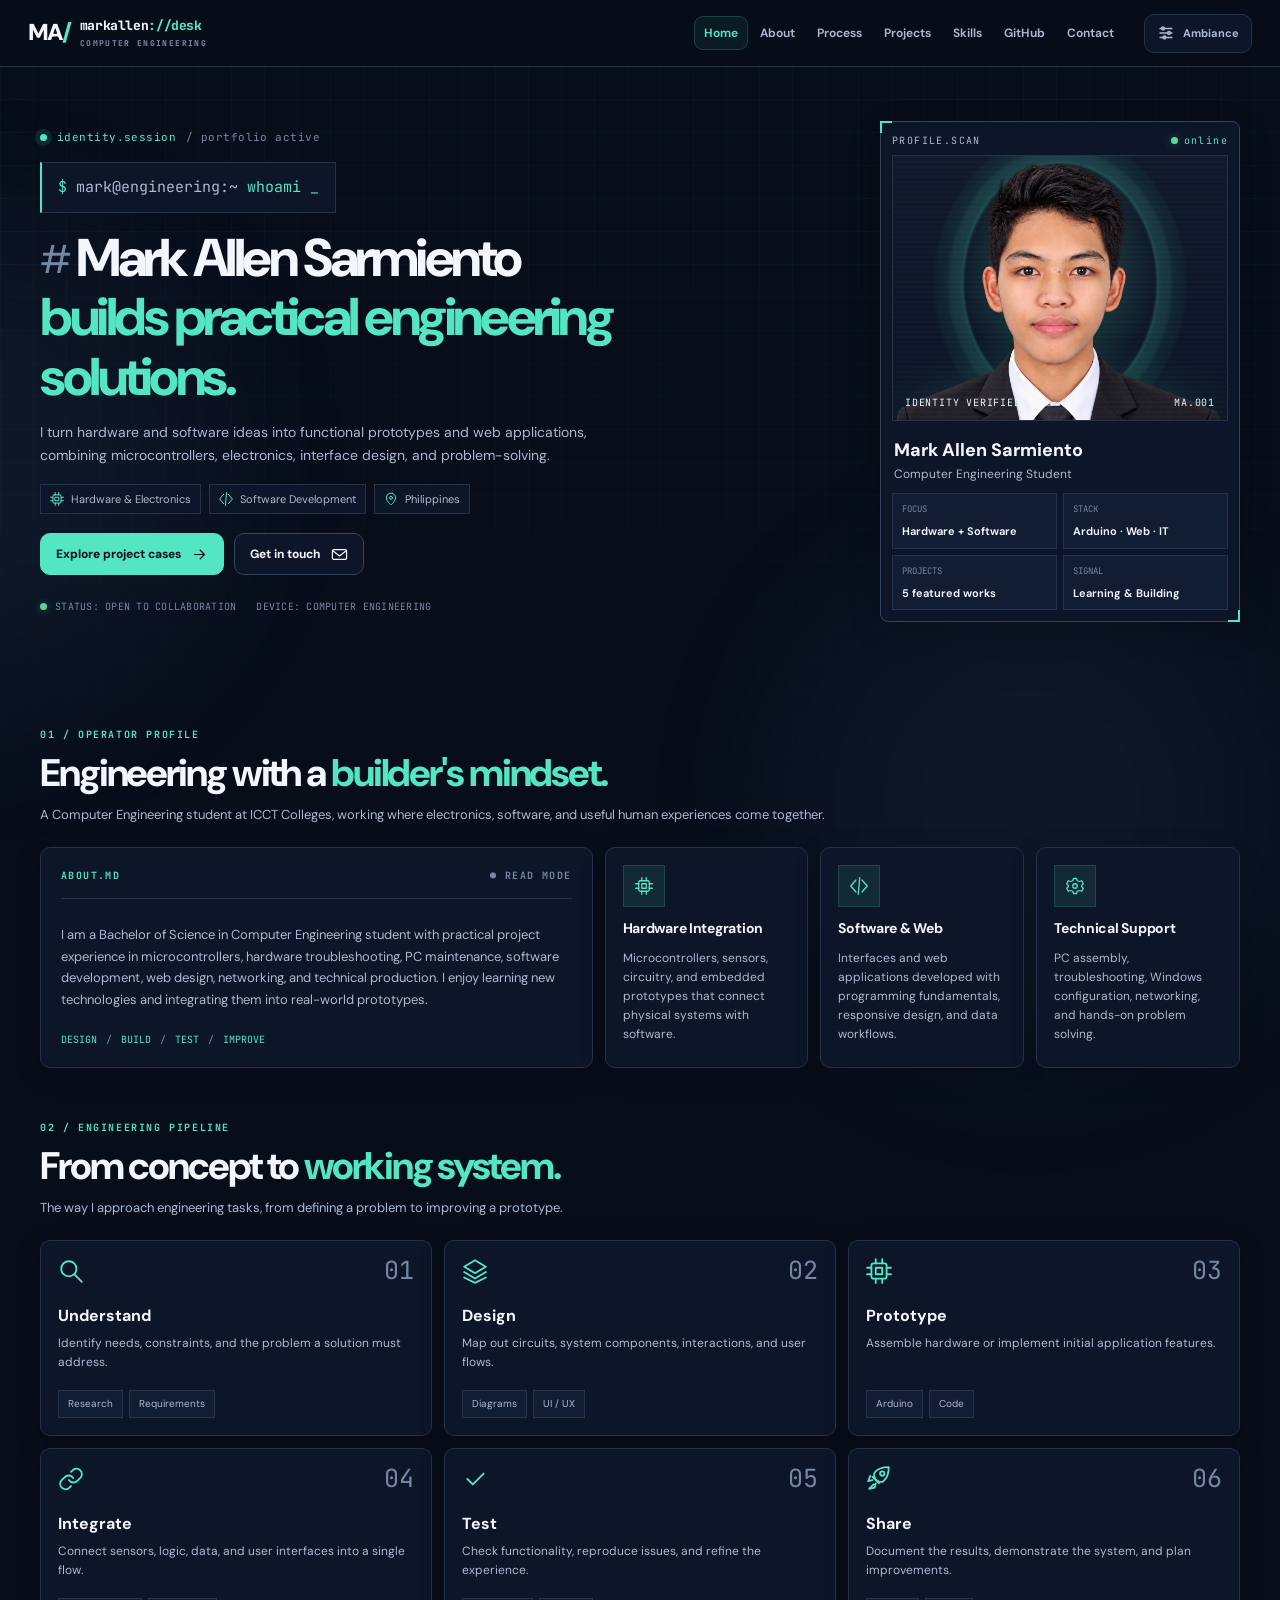
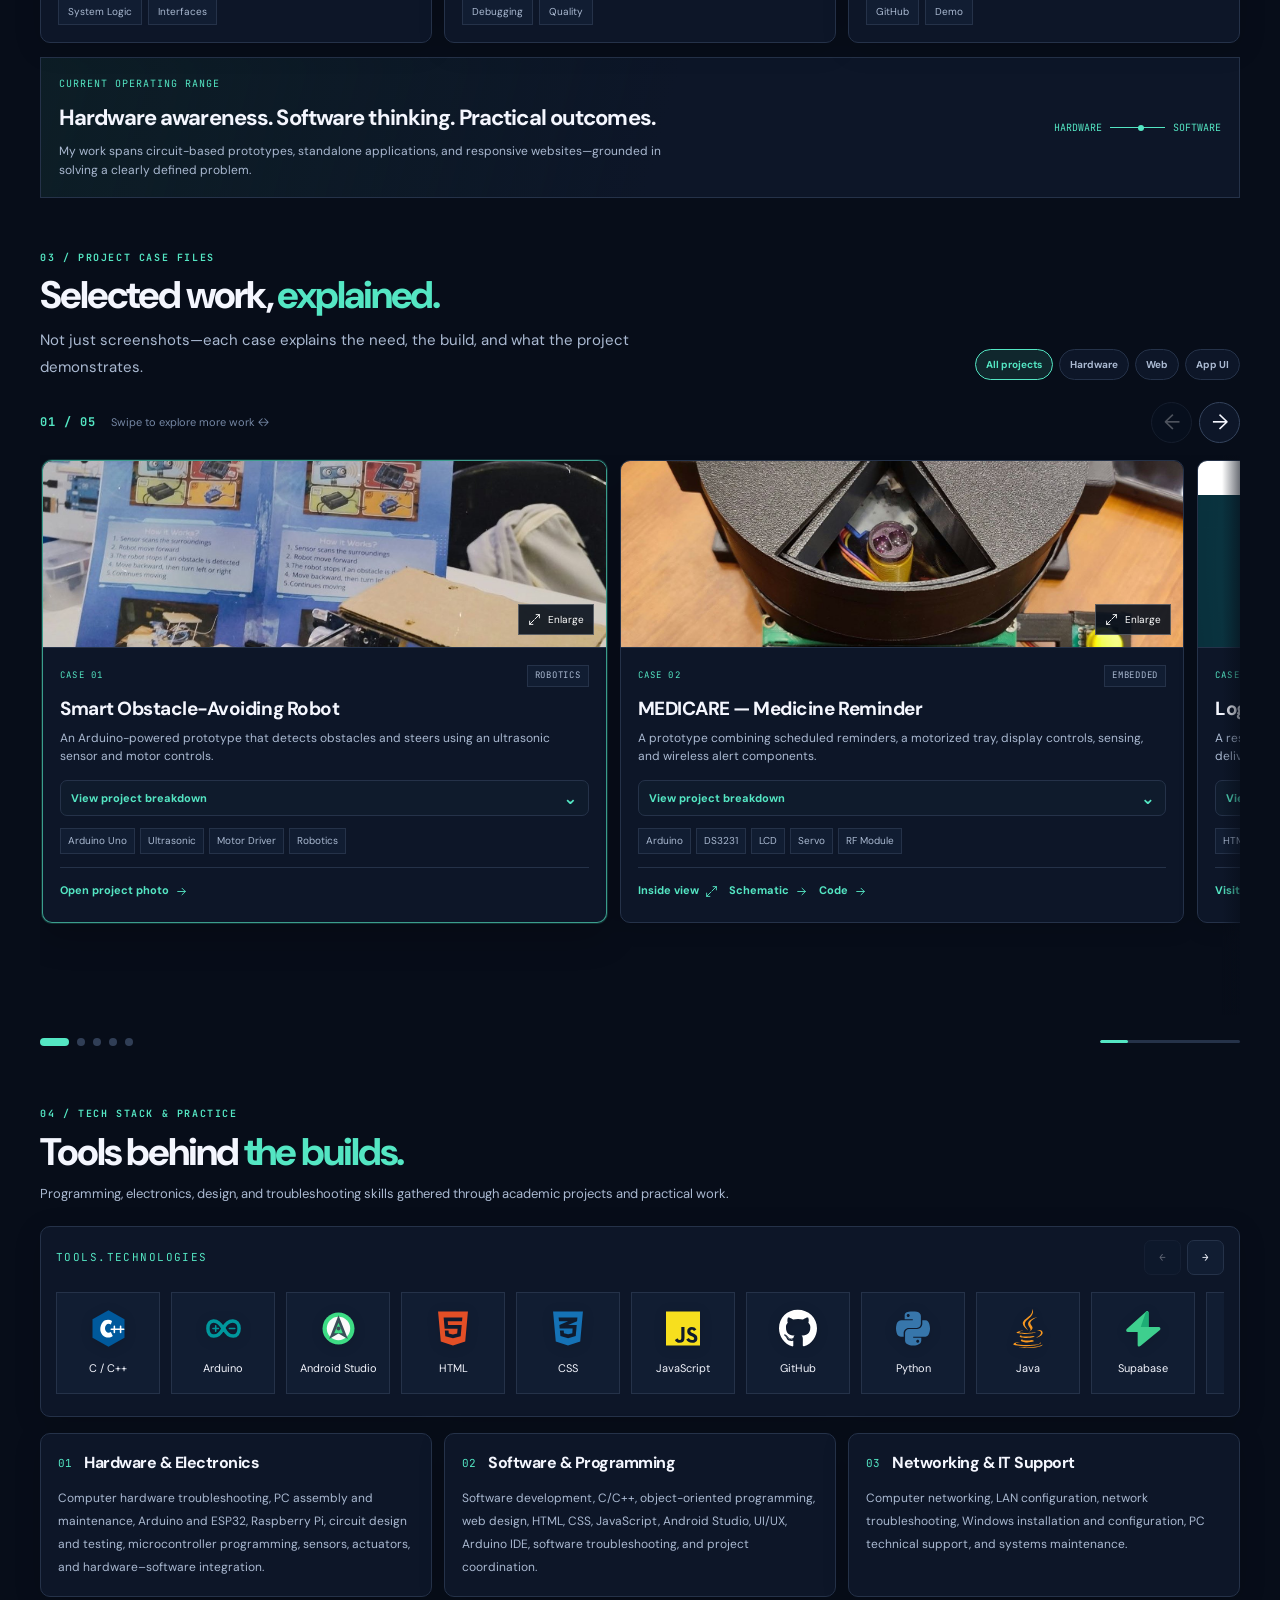
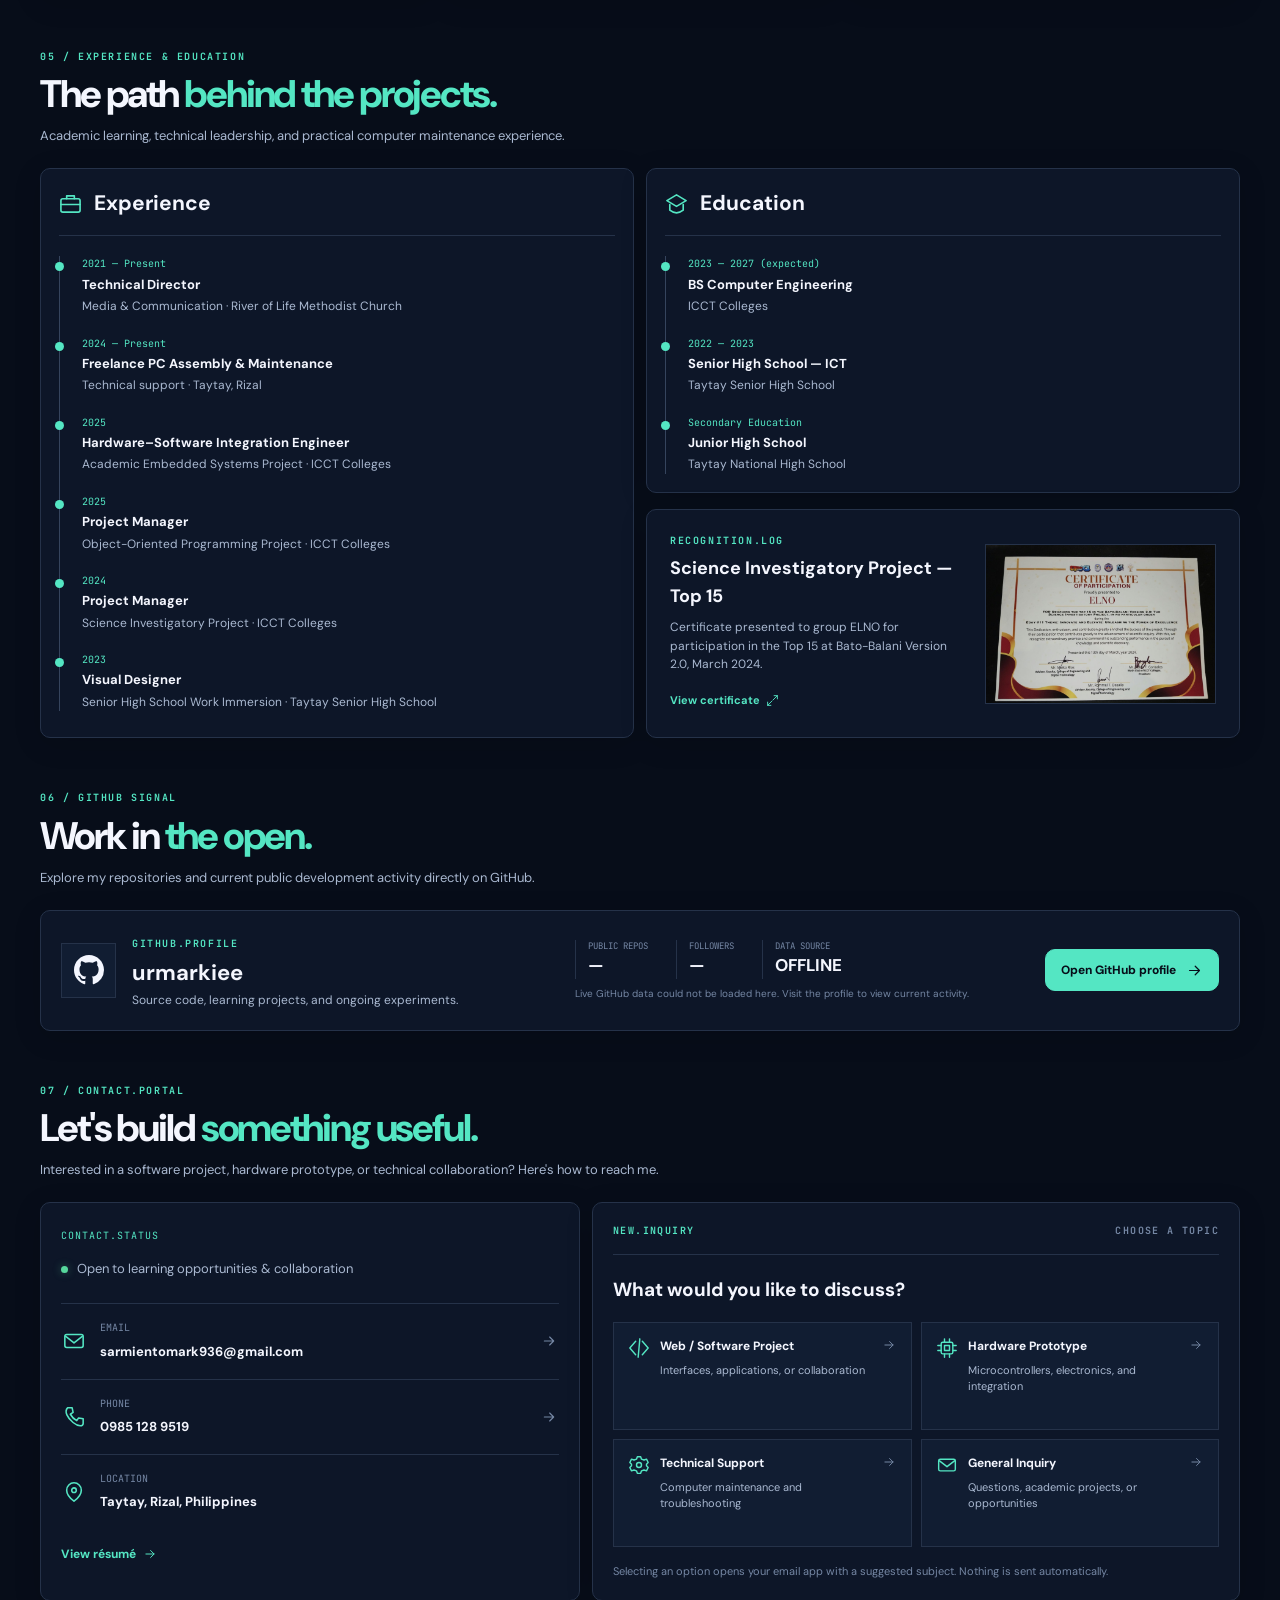
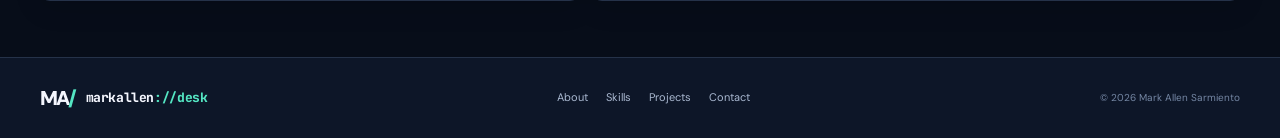
==== mark-allen-portfolio-home-fixed/index.html @ 045664f9 "Add fixed portfolio homepage Co-authored-by: Copilot <223556219+Copilot@users.noreply.github.com>" ====
<!DOCTYPE html>
<html lang="en" data-theme="dark">
<head>
  <meta charset="utf-8">
  <meta name="viewport" content="width=device-width, initial-scale=1, viewport-fit=cover">
  <meta name="theme-color" content="#070e19">
  <meta name="description" content="Mark Allen Sarmiento — Computer Engineering student developing embedded systems, web applications, and practical engineering solutions.">
  <title>Mark Allen Sarmiento | Engineering Desk</title>
  <link rel="icon" type="image/svg+xml" href="assets/favicon.svg">
  <link rel="stylesheet" href="styles.css">
  <script defer src="script.js"></script>
</head>
<body>
  <a class="skip-link" href="#main">Skip to content</a>
  <div class="ambient-grid" aria-hidden="true"></div>
  <div class="glow glow-a" aria-hidden="true"></div>
  <div class="glow glow-b" aria-hidden="true"></div>
  <div id="home" class="home-anchor" aria-hidden="true"></div>
  <header class="site-header">
    <div class="header-inner">
      <a class="wordmark" href="#home" aria-label="Mark Allen Sarmiento — home"><span class="mark">MA<span class="mark-point">/</span></span><span class="wordmark-text">markallen<span class="dim">://desk</span><small>COMPUTER ENGINEERING</small></span></a>
      <nav class="desktop-nav" aria-label="Main navigation">
        <a href="#home" class="current" aria-current="location">Home</a>
        <a href="#about">About</a>
        <a href="#pipeline">Process</a>
        <a href="#projects">Projects</a>
        <a href="#toolkit">Skills</a>
        <a href="#github">GitHub</a>
        <a href="#contact">Contact</a>
      </nav>
      <div class="header-actions">
        <button class="icon-button ambience-toggle" id="ambienceToggle" aria-haspopup="true" aria-expanded="false" aria-controls="ambiencePanel" title="Ambiance and music settings">
          <svg class="ico"><use href="#i-sliders"/></svg><span>Ambiance</span>
        </button>
        <button class="icon-button mobile-menu-button" id="mobileMenuToggle" aria-label="Open menu" aria-expanded="false" aria-controls="mobileMenu"><svg class="ico"><use href="#i-menu"/></svg></button>
      </div>
    </div>
    <div class="mobile-menu" id="mobileMenu" hidden>
      <nav aria-label="Mobile navigation"><a href="#home">Home</a><a href="#about">About</a><a href="#pipeline">Process</a><a href="#projects">Projects</a><a href="#toolkit">Skills</a><a href="#github">GitHub</a><a href="#contact">Contact</a></nav>
    </div>
    <div class="ambience-panel" id="ambiencePanel" hidden>
      <div class="control-head"><span class="tiny mono">DESK.PREFERENCES</span><button class="text-close" id="ambienceClose" aria-label="Close ambiance settings">✕</button></div>
      <div class="control-label">Display mode</div>
      <div class="theme-list" role="group" aria-label="Choose color theme">
        <button class="theme-option" data-theme="dark" aria-pressed="true"><span class="theme-swatch swatch-dark"></span> Midnight</button>
        <button class="theme-option" data-theme="light" aria-pressed="false"><span class="theme-swatch swatch-light"></span> Light</button>
        <button class="theme-option" data-theme="slate" aria-pressed="false"><span class="theme-swatch swatch-slate"></span> Slate</button>
      </div>
      <div class="control-label with-space">Background audio</div>
      <div class="audio-controls"><button type="button" id="musicToggle" class="music-toggle"><svg class="ico"><use href="#i-play"/></svg><span id="musicLabel">Play relaxing music</span></button><label class="volume-label" for="volume">Volume</label><input id="volume" type="range" min="0" max="100" value="24" aria-label="Music volume"></div>
      <audio id="backgroundMusic" loop preload="none" src="assets/audio/calm-instrumental.mp3"></audio>
    </div>
  </header>
  <main id="main" class="page-container">
    <!-- HERO : terminal and profile-scan inspired by a developer workbench -->
    <section class="hero section-gap" aria-label="Introduction">
      <div class="hero-copy fade-in">
        <p class="eyebrow mono"><span class="status-pulse"></span> identity.session <span class="right-dim">/ portfolio active</span></p>
        <div class="terminal-head mono"><span class="terminal-symbol">$</span><span>mark@engineering:~</span><span class="terminal-command">whoami</span><span class="cursor" aria-hidden="true">_</span></div>
        <h1><span class="hash-mark">#</span> Mark Allen Sarmiento <span class="heading-accent">builds practical engineering solutions.</span></h1>
        <p class="hero-description">I turn hardware and software ideas into functional prototypes and web applications, combining microcontrollers, electronics, interface design, and problem-solving.</p>
        <div class="hero-chips"><span><svg class="ico"><use href="#i-cpu"/></svg> Hardware &amp; Electronics</span><span><svg class="ico"><use href="#i-code"/></svg> Software Development</span><span><svg class="ico"><use href="#i-map"/></svg> Philippines</span></div>
        <div class="hero-buttons"><a class="btn btn-main" href="#projects">Explore project cases <svg class="ico"><use href="#i-arrow"/></svg></a><a class="btn btn-outline" href="#new-inquiry">Get in touch <svg class="ico"><use href="#i-mail"/></svg></a></div>
        <div class="hero-metadata mono"><span><i class="led"></i> STATUS: OPEN TO COLLABORATION</span><span>DEVICE: COMPUTER ENGINEERING</span></div>
      </div>
      <aside class="scan-card fade-in" aria-label="Professional profile">
        <div class="scan-head mono"><span>PROFILE.SCAN</span><span class="online"><i class="led"></i> online</span></div>
        <button class="scan-photo profile-toggle" id="profileToggle" type="button" aria-label="Switch profile photo" aria-pressed="false" data-mode="formal">
          <img id="profileImage" src="assets/profile-formal.png" alt="Formal portrait of Mark Allen Sarmiento" width="1254" height="1254" data-formal="assets/profile-formal.png" data-casual="assets/profile-casual-new.png">
          <div class="photo-scanline" aria-hidden="true"></div>
          <div class="scan-photo-caption mono"><span id="profileCaptionLeft">IDENTITY VERIFIED</span> <span id="profileCaptionRight">MA.001</span></div>
        </button>
        <div class="profile-name"><strong>Mark Allen Sarmiento</strong><span id="profileRoleLine">Computer Engineering Student</span></div>
        <div class="scan-stats"><div><span class="stat-label mono">FOCUS</span><strong>Hardware + Software</strong></div><div><span class="stat-label mono">STACK</span><strong>Arduino · Web · IT</strong></div><div><span class="stat-label mono">PROJECTS</span><strong>5 featured works</strong></div><div><span class="stat-label mono">SIGNAL</span><strong>Learning &amp; Building</strong></div></div>
      </aside>
    </section>

    <section class="section-block" id="about">
      <div class="section-heading"><p class="section-index mono">01 / OPERATOR PROFILE</p><h2>Engineering with a <em>builder's mindset.</em></h2><p>A Computer Engineering student at ICCT Colleges, working where electronics, software, and useful human experiences come together.</p></div>
      <div class="about-layout">
        <div class="about-statement card"><div class="card-terminal mono">ABOUT.MD <span>● READ MODE</span></div><p>I am a Bachelor of Science in Computer Engineering student with practical project experience in microcontrollers, hardware troubleshooting, PC maintenance, software development, web design, networking, and technical production. I enjoy learning new technologies and integrating them into real-world prototypes.</p><div class="keyline mono"><span>DESIGN</span><b>/</b><span>BUILD</span><b>/</b><span>TEST</span><b>/</b><span>IMPROVE</span></div></div>
        <div class="expertise-grid">
          <article class="expertise-card card"><span class="feature-icon"><svg class="ico"><use href="#i-cpu"/></svg></span><h3>Hardware Integration</h3><p>Microcontrollers, sensors, circuitry, and embedded prototypes that connect physical systems with software.</p></article>
          <article class="expertise-card card"><span class="feature-icon"><svg class="ico"><use href="#i-code"/></svg></span><h3>Software &amp; Web</h3><p>Interfaces and web applications developed with programming fundamentals, responsive design, and data workflows.</p></article>
          <article class="expertise-card card"><span class="feature-icon"><svg class="ico"><use href="#i-settings"/></svg></span><h3>Technical Support</h3><p>PC assembly, troubleshooting, Windows configuration, networking, and hands-on problem solving.</p></article>
        </div>
      </div>
    </section>

    <section class="section-block" id="pipeline">
      <div class="section-heading"><p class="section-index mono">02 / ENGINEERING PIPELINE</p><h2>From concept to <em>working system.</em></h2><p>The way I approach engineering tasks, from defining a problem to improving a prototype.</p></div>
      <div class="pipeline-grid">
        <article class="pipeline-step card"><div class="pipeline-top"><svg class="ico"><use href="#i-search"/></svg><span class="mono">01</span></div><h3>Understand</h3><p>Identify needs, constraints, and the problem a solution must address.</p><div class="keyword-row"><span>Research</span><span>Requirements</span></div></article>
        <article class="pipeline-step card"><div class="pipeline-top"><svg class="ico"><use href="#i-layers"/></svg><span class="mono">02</span></div><h3>Design</h3><p>Map out circuits, system components, interactions, and user flows.</p><div class="keyword-row"><span>Diagrams</span><span>UI / UX</span></div></article>
        <article class="pipeline-step card"><div class="pipeline-top"><svg class="ico"><use href="#i-cpu"/></svg><span class="mono">03</span></div><h3>Prototype</h3><p>Assemble hardware or implement initial application features.</p><div class="keyword-row"><span>Arduino</span><span>Code</span></div></article>
        <article class="pipeline-step card"><div class="pipeline-top"><svg class="ico"><use href="#i-link"/></svg><span class="mono">04</span></div><h3>Integrate</h3><p>Connect sensors, logic, data, and user interfaces into a single flow.</p><div class="keyword-row"><span>System Logic</span><span>Interfaces</span></div></article>
        <article class="pipeline-step card"><div class="pipeline-top"><svg class="ico"><use href="#i-check"/></svg><span class="mono">05</span></div><h3>Test</h3><p>Check functionality, reproduce issues, and refine the experience.</p><div class="keyword-row"><span>Debugging</span><span>Quality</span></div></article>
        <article class="pipeline-step card"><div class="pipeline-top"><svg class="ico"><use href="#i-rocket"/></svg><span class="mono">06</span></div><h3>Share</h3><p>Document the results, demonstrate the system, and plan improvements.</p><div class="keyword-row"><span>GitHub</span><span>Demo</span></div></article>
      </div>
      <div class="operating-range"><div><p class="mono small-label">CURRENT OPERATING RANGE</p><h3>Hardware awareness. Software thinking. Practical outcomes.</h3><p>My work spans circuit-based prototypes, standalone applications, and responsive websites—grounded in solving a clearly defined problem.</p></div><div class="range-indicator mono"><span>HARDWARE</span><span class="line"></span><span>SOFTWARE</span></div></div>
    </section>

    <section class="section-block" id="projects">
      <div class="section-heading project-heading"><div><p class="section-index mono">03 / PROJECT CASE FILES</p><h2>Selected work, <em>explained.</em></h2><p>Not just screenshots—each case explains the need, the build, and what the project demonstrates.</p></div><div class="filter-row" role="group" aria-label="Filter projects"><button data-filter="all" class="filter-button is-active" aria-pressed="true">All projects</button><button data-filter="hardware" class="filter-button" aria-pressed="false">Hardware</button><button data-filter="web" class="filter-button" aria-pressed="false">Web</button><button data-filter="app" class="filter-button" aria-pressed="false">App UI</button></div></div>
      <div class="project-slider-toolbar" aria-label="Project slider controls">
        <div class="slider-caption"><span class="project-counter mono" id="projectCounter" aria-live="polite">01 / 05</span><span class="slider-instruction">Swipe to explore more work <span aria-hidden="true">↔</span></span></div>
        <div class="project-slider-actions">
          <button class="project-arrow" id="projectsPrev" type="button" aria-label="Previous project"><span aria-hidden="true">←</span></button>
          <button class="project-arrow" id="projectsNext" type="button" aria-label="Next project"><span aria-hidden="true">→</span></button>
        </div>
      </div>
      <div class="case-carousel-shell"><div class="case-grid" id="caseGrid" tabindex="0" role="region" aria-roledescription="carousel" aria-label="Featured projects — swipe left or right">
        <article class="case-card card" data-category="hardware">
          <a href="assets/projects/obstacle-robot.jpg" class="case-image gallery-open" data-gallery="0" aria-label="View a larger photo of the obstacle-avoiding robot"><img src="assets/projects/obstacle-robot.jpg" alt="Smart Obstacle-Avoiding Robot, Arduino-based prototype with yellow wheels" loading="lazy"><span class="image-open"><svg class="ico"><use href="#i-expand"/></svg> Enlarge</span></a>
          <div class="case-content"><div class="case-id mono"><span>CASE 01</span><span class="category-chip">ROBOTICS</span></div><h3>Smart Obstacle-Avoiding Robot</h3><p class="case-summary">An Arduino-powered prototype that detects obstacles and steers using an ultrasonic sensor and motor controls.</p><details class="case-more"><summary>View project breakdown<span aria-hidden="true">⌄</span></summary><div class="case-flow"><div><small class="mono">PROBLEM</small><p>A mobile robot needs to recognize nearby obstacles and respond to them.</p></div><div><small class="mono">BUILT</small><p>Ultrasonic sensing, Arduino Uno control, motor driver, and servo steering logic.</p></div><div><small class="mono">DEMONSTRATES</small><p>Hands-on integration of sensing, electronics, and movement control.</p></div></div></details><div class="technology-tags"><span>Arduino Uno</span><span>Ultrasonic</span><span>Motor Driver</span><span>Robotics</span></div><div class="case-actions"><a href="assets/projects/obstacle-robot.jpg" class="case-link gallery-open" data-gallery="0">Open project photo <svg class="ico"><use href="#i-arrow"/></svg></a></div></div>
        </article>
        <article class="case-card card" data-category="hardware">
          <a href="assets/projects/medicare-front.jpg" class="case-image gallery-open" data-gallery="1" aria-label="View a larger photo of the MEDICARE prototype"><img src="assets/projects/medicare-front.jpg" alt="MEDICARE medication reminder prototype with circular housing, display, and buttons" loading="lazy"><span class="image-open"><svg class="ico"><use href="#i-expand"/></svg> Enlarge</span></a>
          <div class="case-content"><div class="case-id mono"><span>CASE 02</span><span class="category-chip">EMBEDDED</span></div><h3>MEDICARE — Medicine Reminder</h3><p class="case-summary">A prototype combining scheduled reminders, a motorized tray, display controls, sensing, and wireless alert components.</p><details class="case-more"><summary>View project breakdown<span aria-hidden="true">⌄</span></summary><div class="case-flow"><div><small class="mono">PROBLEM</small><p>Medication schedules are easy to miss without a timely reminder.</p></div><div><small class="mono">BUILT</small><p>Microcontroller control, DS3231 RTC, LCD, servo, IR sensor, and RF-linked alerts.</p></div><div><small class="mono">DEMONSTRATES</small><p>Coordinating timed logic with physical components and user feedback.</p></div></div></details><div class="technology-tags"><span>Arduino</span><span>DS3231</span><span>LCD</span><span>Servo</span><span>RF Module</span></div><div class="case-actions"><a href="assets/projects/medicare-inside.jpg" class="case-link gallery-open" data-gallery="2">Inside view <svg class="ico"><use href="#i-expand"/></svg></a><a href="assets/documents/medicare-schematic.pdf" class="case-link" target="_blank" rel="noopener">Schematic <svg class="ico"><use href="#i-arrow"/></svg></a><a href="assets/documents/medicare-code.pdf" class="case-link" target="_blank" rel="noopener">Code <svg class="ico"><use href="#i-arrow"/></svg></a></div></div>
        </article>
        <article class="case-card card" data-category="web">
          <a href="assets/projects/logitrack.png" class="case-image gallery-open" data-gallery="3" aria-label="View a larger screenshot of the LogiTrack website"><img src="assets/projects/logitrack.png" alt="LogiTrack 1.0 website with teal package tracking hero" loading="lazy"><span class="image-open"><svg class="ico"><use href="#i-expand"/></svg> Enlarge</span></a>
          <div class="case-content"><div class="case-id mono"><span>CASE 03</span><span class="category-chip">WEB</span></div><h3>LogiTrack 1.0</h3><p class="case-summary">A responsive logistics tracking interface for looking up packages and presenting recorded delivery progress.</p><details class="case-more"><summary>View project breakdown<span aria-hidden="true">⌄</span></summary><div class="case-flow"><div><small class="mono">PROBLEM</small><p>Customers need a clearer way to check a shipment's reported progress.</p></div><div><small class="mono">BUILT</small><p>A tracking interface, status presentation, and shipment information workflow.</p></div><div><small class="mono">DEMONSTRATES</small><p>Responsive web UI, JavaScript interactions, and data-oriented page design.</p></div></div></details><div class="technology-tags"><span>HTML</span><span>CSS</span><span>JavaScript</span><span>Web UI</span></div><div class="case-actions"><a href="https://urmarkiee.github.io/LogiTrack1.0/" class="case-link" target="_blank" rel="noopener noreferrer">Visit live website <svg class="ico"><use href="#i-arrow"/></svg></a><a href="assets/projects/logitrack.png" class="case-link gallery-open" data-gallery="3">Screenshot <svg class="ico"><use href="#i-expand"/></svg></a></div></div>
        </article>
        <article class="case-card card" data-category="app">
          <div class="case-image synced-preview" aria-label="Synced N application screen previews">
            <a class="synced-screen gallery-open" href="assets/projects/synced-n-welcome.jpg" data-gallery="5" aria-label="Enlarge Synced N Get Started screen">
              <img src="assets/projects/synced-n-welcome.jpg" alt="Synced N opening screen with Get Started button and church ministry branding" loading="lazy">
              <span class="screen-label mono">GET STARTED</span>
            </a>
            <a class="synced-screen gallery-open" href="assets/projects/synced-n-login.jpg" data-gallery="6" aria-label="Enlarge Synced N login screen">
              <img src="assets/projects/synced-n-login.jpg" alt="Synced N sign-in screen showing email or mobile number, password, and sign-in options" loading="lazy">
              <span class="screen-label mono">SIGN IN</span>
            </a>
          </div>
          <div class="case-content">
            <div class="case-id mono"><span>CASE 04</span><span class="category-chip">MOBILE APP</span></div>
            <div class="development-status" role="status"><span class="development-dot"></span> Under Development</div>
            <h3>Synced N — Church Ministry Management</h3>
            <p class="case-summary">A church ministry management mobile app in development, focused on announcements, schedules, and coordination. My roles cover frontend development and system analysis.</p>
            <div class="synced-role" aria-label="My responsibilities on Synced N"><span class="mono">MY ROLES</span><strong>Frontend Developer</strong><strong>System Analyst</strong></div>
            <details class="case-more"><summary>View frontend & system analysis details<span aria-hidden="true">⌄</span></summary><div class="case-flow synced-details">
              <div><small class="mono">PROJECT GOAL</small><p>Provide members and ministry leaders with a clear, accessible entry point for church-related information and coordination.</p></div>
              <div><small class="mono">FRONTEND</small><p>Worked on the application’s opening and sign-in screens, translating page requirements into mobile interface components, navigation elements, and account-entry fields.</p></div>
              <div><small class="mono">SYSTEM ANALYSIS</small><p>Analyzed registration and sign-in flows, the distinction between member and administrator access, and how dashboards and announcements fit into the intended user experience.</p></div>
              <div><small class="mono">SCREEN FLOW</small><p>The shared screenshots show the Get Started page and the login screen with email/mobile number and password inputs, password recovery, and a Google sign-in option.</p></div>
              <div><small class="mono">CONTRIBUTION</small><p>Combined frontend implementation work with requirements analysis, helping align the screens and navigation structure with the intended ministry workflows.</p></div>
            </div></details>
            <div class="technology-tags"><span>Frontend Development</span><span>System Analysis</span><span>User Flows</span><span>Mobile Application</span></div>
            <div class="case-actions">
              <a class="case-link gallery-open" href="assets/projects/synced-n-welcome.jpg" data-gallery="5">View Get Started screen <svg class="ico"><use href="#i-expand"/></svg></a>
              <a class="case-link gallery-open" href="assets/projects/synced-n-login.jpg" data-gallery="6">View Sign-in screen <svg class="ico"><use href="#i-expand"/></svg></a>
            </div>
          </div>
        </article>
        <article class="case-card card" data-category="app">
          <div class="case-image synced-preview" aria-label="ByteQuest Android game screenshots">
            <a class="synced-screen gallery-open" href="assets/projects/bytequest-welcome.jpg" data-gallery="7" aria-label="Enlarge ByteQuest welcome screen"><img src="assets/projects/bytequest-welcome.jpg" alt="ByteQuest blue cyber-themed welcome screen with Start Adventure button" loading="lazy"><span class="screen-label mono">WELCOME</span></a>
            <a class="synced-screen gallery-open" href="assets/projects/bytequest-dashboard.jpg" data-gallery="8" aria-label="Enlarge ByteQuest dashboard"><img src="assets/projects/bytequest-dashboard.jpg" alt="ByteQuest dashboard with progress, learning paths, quizzes, achievements, and navigation" loading="lazy"><span class="screen-label mono">DASHBOARD</span></a>
          </div>
          <div class="case-content">
            <div class="case-id mono"><span>CASE 05</span><span class="category-chip">EDUCATIONAL GAME</span></div>
            <h3>ByteQuest — Computer Studies Adventure</h3>
            <p class="case-summary">An Android learning game for Computer Studies students, combining beginner-friendly questions, interactive challenges, lessons, and progress tracking in a gamified experience.</p>
            <details class="case-more"><summary>View project breakdown<span aria-hidden="true">⌄</span></summary><div class="case-flow">
              <div><small class="mono">GOAL</small><p>Make Computer Studies lessons easier to practice through bite-sized puzzles and quizzes.</p></div>
              <div><small class="mono">GAMEPLAY</small><p>Students can explore learning levels, lessons, quiz challenges, achievements, reports, and classroom features represented in the app dashboard.</p></div>
              <div><small class="mono">LEARNING CONTENT</small><p>The welcome screen highlights 7 subjects and 350 practice questions; the dashboard shows Binary Builder progress and a level-based learning path.</p></div>
              <div><small class="mono">PROJECT FOCUS</small><p>Android application development, educational game interactions, beginner-level computer concepts, and progress-oriented user experience.</p></div>
            </div></details>
            <div class="technology-tags"><span>Android</span><span>Educational Game</span><span>Computer Studies</span><span>Quizzes</span><span>Gamification</span></div>
            <div class="case-actions"><a class="case-link bytequest-site-link" href="https://urmarkiee.github.io/ByteQuest_Web/" target="_blank" rel="noopener noreferrer" aria-label="Visit ByteQuest website (opens in a new tab)">Visit ByteQuest Website <svg class="ico"><use href="#i-arrow"/></svg></a><a class="case-link gallery-open" href="assets/projects/bytequest-welcome.jpg" data-gallery="7">Welcome screen <svg class="ico"><use href="#i-expand"/></svg></a><a class="case-link gallery-open" href="assets/projects/bytequest-dashboard.jpg" data-gallery="8">Dashboard <svg class="ico"><use href="#i-expand"/></svg></a></div>
          </div>
        </article>
      </div></div>
      <div class="project-slider-bottom"><div class="project-dots" id="projectDots" role="group" aria-label="Choose project"></div><span class="project-slider-progress"><span id="projectProgress"></span></span></div>
      <p class="filter-empty" id="filterEmpty" hidden>No projects match this filter.</p>
    </section>

    <section class="section-block" id="toolkit">
      <div class="section-heading"><p class="section-index mono">04 / TECH STACK &amp; PRACTICE</p><h2>Tools behind <em>the builds.</em></h2><p>Programming, electronics, design, and troubleshooting skills gathered through academic projects and practical work.</p></div>
      <div class="tool-rail-wrap card"><div class="tool-header mono"><span>TOOLS.TECHNOLOGIES</span><div><button class="rail-arrow" id="toolsPrev" aria-label="Scroll tools left">←</button><button class="rail-arrow" id="toolsNext" aria-label="Scroll tools right">→</button></div></div><div class="tools-rail" id="toolsRail" tabindex="0" aria-label="Tools and technologies, scroll horizontally"><div class="tool"><img src="assets/tool-logos/cplusplus.svg" alt="" loading="lazy"><span>C / C++</span></div><div class="tool"><img src="assets/tool-logos/arduino.svg" alt="" loading="lazy"><span>Arduino</span></div><div class="tool"><img src="assets/tool-logos/android-studio.svg" alt="" loading="lazy"><span>Android Studio</span></div><div class="tool"><img src="assets/tool-logos/html5.svg" alt="" loading="lazy"><span>HTML</span></div><div class="tool"><img src="assets/tool-logos/css3.svg" alt="" loading="lazy"><span>CSS</span></div><div class="tool"><img src="assets/tool-logos/javascript.svg" alt="" loading="lazy"><span>JavaScript</span></div><div class="tool"><img src="assets/tool-logos/github.svg" alt="" loading="lazy"><span>GitHub</span></div><div class="tool"><img src="assets/tool-logos/python.svg" alt="" loading="lazy"><span>Python</span></div><div class="tool"><img src="assets/tool-logos/java.svg" alt="" loading="lazy"><span>Java</span></div><div class="tool"><img src="assets/tool-logos/supabase.svg" alt="" loading="lazy"><span>Supabase</span></div><div class="tool"><img src="assets/tool-logos/mysql.svg" alt="" loading="lazy"><span>MySQL</span></div><div class="tool"><img src="assets/tool-logos/kotlin.svg" alt="" loading="lazy"><span>Kotlin</span></div></div></div>
      <div class="skills-grid"><article class="skill-panel card"><div class="skill-panel-title"><span>01</span><h3>Hardware &amp; Electronics</h3></div><p>Computer hardware troubleshooting, PC assembly and maintenance, Arduino and ESP32, Raspberry Pi, circuit design and testing, microcontroller programming, sensors, actuators, and hardware–software integration.</p></article><article class="skill-panel card"><div class="skill-panel-title"><span>02</span><h3>Software &amp; Programming</h3></div><p>Software development, C/C++, object-oriented programming, web design, HTML, CSS, JavaScript, Android Studio, UI/UX, Arduino IDE, software troubleshooting, and project coordination.</p></article><article class="skill-panel card"><div class="skill-panel-title"><span>03</span><h3>Networking &amp; IT Support</h3></div><p>Computer networking, LAN configuration, network troubleshooting, Windows installation and configuration, PC technical support, and systems maintenance.</p></article></div>
    </section>

    <section class="section-block" id="journey">
      <div class="section-heading"><p class="section-index mono">05 / EXPERIENCE &amp; EDUCATION</p><h2>The path <em>behind the projects.</em></h2><p>Academic learning, technical leadership, and practical computer maintenance experience.</p></div>
      <div class="journey-grid"><div class="journey-card card"><div class="journey-title"><svg class="ico"><use href="#i-work"/></svg><h3>Experience</h3></div><div class="timeline"><div><time>2021 — Present</time><strong>Technical Director</strong><p>Media &amp; Communication · River of Life Methodist Church</p></div><div><time>2024 — Present</time><strong>Freelance PC Assembly &amp; Maintenance</strong><p>Technical support · Taytay, Rizal</p></div><div><time>2025</time><strong>Hardware–Software Integration Engineer</strong><p>Academic Embedded Systems Project · ICCT Colleges</p></div><div><time>2025</time><strong>Project Manager</strong><p>Object-Oriented Programming Project · ICCT Colleges</p></div><div><time>2024</time><strong>Project Manager</strong><p>Science Investigatory Project · ICCT Colleges</p></div><div><time>2023</time><strong>Visual Designer</strong><p>Senior High School Work Immersion · Taytay Senior High School</p></div></div></div><div class="journey-right"><div class="journey-card card"><div class="journey-title"><svg class="ico"><use href="#i-school"/></svg><h3>Education</h3></div><div class="timeline"><div><time>2023 — 2027 (expected)</time><strong>BS Computer Engineering</strong><p>ICCT Colleges</p></div><div><time>2022 — 2023</time><strong>Senior High School — ICT</strong><p>Taytay Senior High School</p></div><div><time>Secondary Education</time><strong>Junior High School</strong><p>Taytay National High School</p></div></div></div><div class="award-card card"><div><p class="section-index mono">RECOGNITION.LOG</p><h3>Science Investigatory Project — Top 15</h3><p>Certificate presented to group ELNO for participation in the Top 15 at Bato-Balani Version 2.0, March 2024.</p><a class="case-link gallery-open" href="assets/documents/sip-certificate.jpg" data-gallery="4">View certificate <svg class="ico"><use href="#i-expand"/></svg></a></div><a href="assets/documents/sip-certificate.jpg" data-gallery="4" class="gallery-open award-thumb" aria-label="View Science Investigatory Project certificate"><img src="assets/documents/sip-certificate.jpg" alt="Top 15 SIP certificate of participation for group ELNO" loading="lazy"></a></div></div></div>
    </section>

    <section class="section-block" id="github">
      <div class="section-heading"><p class="section-index mono">06 / GITHUB SIGNAL</p><h2>Work in <em>the open.</em></h2><p>Explore my repositories and current public development activity directly on GitHub.</p></div>
      <div class="github-panel card"><div class="github-intro"><div class="github-symbol"><svg class="ico fill"><use href="#i-github"/></svg></div><div><span class="mono section-index">GITHUB.PROFILE</span><h3>urmarkiee</h3><p>Source code, learning projects, and ongoing experiments.</p></div></div><div class="github-live"><div class="github-metrics"><div><small class="mono">PUBLIC REPOS</small><strong id="repoCount">—</strong></div><div><small class="mono">FOLLOWERS</small><strong id="followerCount">—</strong></div><div><small class="mono">DATA SOURCE</small><strong id="githubStatus">Checking…</strong></div></div><p id="githubNote" class="github-note">Public profile statistics are loaded from GitHub when the connection is available.</p></div><a class="btn btn-main" href="https://github.com/urmarkiee" rel="noopener noreferrer" target="_blank">Open GitHub profile <svg class="ico"><use href="#i-arrow"/></svg></a></div>
    </section>

    <section class="section-block contact-section" id="contact">
      <div class="section-heading"><p class="section-index mono">07 / CONTACT.PORTAL</p><h2>Let's build <em>something useful.</em></h2><p>Interested in a software project, hardware prototype, or technical collaboration? Here's how to reach me.</p></div>
      <div class="contact-grid"><div class="contact-profile card"><span class="small-label mono">CONTACT.STATUS</span><div class="contact-status"><i class="led"></i> Open to learning opportunities &amp; collaboration</div><a class="contact-option" href="mailto:sarmientomark936@gmail.com"><svg class="ico"><use href="#i-mail"/></svg><span><small>EMAIL</small><strong>sarmientomark936@gmail.com</strong></span><svg class="ico arrow"><use href="#i-arrow"/></svg></a><a class="contact-option" href="tel:+639851289519"><svg class="ico"><use href="#i-phone"/></svg><span><small>PHONE</small><strong>0985 128 9519</strong></span><svg class="ico arrow"><use href="#i-arrow"/></svg></a><div class="contact-option static"><svg class="ico"><use href="#i-map"/></svg><span><small>LOCATION</small><strong>Taytay, Rizal, Philippines</strong></span></div><a class="resume-inline" href="assets/documents/mark-allen-resume.png" target="_blank" rel="noopener">View résumé <svg class="ico"><use href="#i-arrow"/></svg></a></div><div class="inquiry-panel card" id="new-inquiry" tabindex="-1"><div class="card-terminal mono">NEW.INQUIRY <span>CHOOSE A TOPIC</span></div><h3>What would you like to discuss?</h3><div class="inquiry-options"><button class="inquiry-option" data-inquiry="Web or software project"><svg class="ico"><use href="#i-code"/></svg><span><strong>Web / Software Project</strong><small>Interfaces, applications, or collaboration</small></span><svg class="ico arrow"><use href="#i-arrow"/></svg></button><button class="inquiry-option" data-inquiry="Hardware or electronics prototype"><svg class="ico"><use href="#i-cpu"/></svg><span><strong>Hardware Prototype</strong><small>Microcontrollers, electronics, and integration</small></span><svg class="ico arrow"><use href="#i-arrow"/></svg></button><button class="inquiry-option" data-inquiry="PC repair or technical support"><svg class="ico"><use href="#i-settings"/></svg><span><strong>Technical Support</strong><small>Computer maintenance and troubleshooting</small></span><svg class="ico arrow"><use href="#i-arrow"/></svg></button><button class="inquiry-option" data-inquiry="General portfolio inquiry"><svg class="ico"><use href="#i-mail"/></svg><span><strong>General Inquiry</strong><small>Questions, academic projects, or opportunities</small></span><svg class="ico arrow"><use href="#i-arrow"/></svg></button></div><p class="inquiry-foot">Selecting an option opens your email app with a suggested subject. Nothing is sent automatically.</p></div></div>
    </section>
  </main>
  <footer class="site-footer"><div class="page-container footer-inner"><a class="wordmark footer-mark" href="#home"><span class="mark">MA<span class="mark-point">/</span></span><span class="wordmark-text">markallen<span class="dim">://desk</span></span></a><nav aria-label="Footer"><a href="#about">About</a><a href="#toolkit">Skills</a><a href="#projects">Projects</a><a href="#contact">Contact</a></nav><small>© <span id="year">2026</span> Mark Allen Sarmiento</small></div></footer>

  <dialog class="gallery-dialog" id="gallery" aria-labelledby="galleryTitle"><div class="gallery-inner"><div class="gallery-header"><div><span class="mono tiny">IMAGE.INSPECTOR <span id="galleryCount"></span></span><h2 id="galleryTitle">Project image</h2></div><button class="gallery-close" id="galleryClose" aria-label="Close image viewer">✕</button></div><div class="gallery-stage"><button id="galleryPrev" class="gallery-arrow" aria-label="Previous image">❮</button><img id="galleryImage" src="" alt=""><button id="galleryNext" class="gallery-arrow" aria-label="Next image">❯</button></div><div class="gallery-bottom"><p id="galleryCaption"></p><a id="galleryOriginal" target="_blank" rel="noopener" href="#">Open full image <svg class="ico"><use href="#i-arrow"/></svg></a></div></div></dialog>

  <svg xmlns="http://www.w3.org/2000/svg" class="svg-defs" aria-hidden="true">
    <symbol id="i-arrow" viewBox="0 0 24 24"><path d="M5 12h14m-6-6 6 6-6 6"/></symbol>
    <symbol id="i-code" viewBox="0 0 24 24"><path d="m8 4-7 8 7 8m8-16 7 8-7 8m-3-19-2 22"/></symbol>
    <symbol id="i-cpu" viewBox="0 0 24 24"><rect x="5" y="5" width="14" height="14" rx="2"/><rect x="9" y="9" width="6" height="6"/><path d="M9 1v4m6-4v4M9 19v4m6-4v4M1 9h4m-4 6h4m14-6h4m-4 6h4"/></symbol>
    <symbol id="i-settings" viewBox="0 0 24 24"><circle cx="12" cy="12" r="3"/><path d="M10 2h4l1 3 3 1 3-1 2 4-2 2v2l2 2-2 4-3-1-3 1-1 3h-4l-1-3-3-1-3 1-2-4 2-2v-2L1 9l2-4 3 1 3-1z"/></symbol>
    <symbol id="i-map" viewBox="0 0 24 24"><path d="M20 10c0 6-8 12-8 12S4 16 4 10a8 8 0 0 1 16 0z"/><circle cx="12" cy="10" r="2.5"/></symbol>
    <symbol id="i-mail" viewBox="0 0 24 24"><rect x="2" y="5" width="20" height="14" rx="2"/><path d="m3 7 9 7 9-7"/></symbol>
    <symbol id="i-phone" viewBox="0 0 24 24"><path d="M5 2h5l1 5-3 2a18 18 0 0 0 7 7l2-3 5 1v5c0 3-5 4-11-1S1 6 5 2z"/></symbol>
    <symbol id="i-search" viewBox="0 0 24 24"><circle cx="10" cy="10" r="7"/><path d="m15 15 7 7"/></symbol>
    <symbol id="i-layers" viewBox="0 0 24 24"><path d="m12 2 10 6-10 6L2 8zM2 13l10 6 10-6M2 18l10 5 10-5"/></symbol>
    <symbol id="i-link" viewBox="0 0 24 24"><path d="M10 13a5 5 0 0 0 8 .5l3-3a5 5 0 0 0-7-7l-2 2M14 11a5 5 0 0 0-8-.5l-3 3a5 5 0 0 0 7 7l2-2"/></symbol>
    <symbol id="i-check" viewBox="0 0 24 24"><path d="m5 12 5 5L20 7"/></symbol>
    <symbol id="i-rocket" viewBox="0 0 24 24"><path d="M12 16C9 13 6 9 8 6c3-4 8-5 13-5 0 5-1 10-5 13-3 2-7-1-10-4zM7 17l-4 4 5-1 1-4M4 9l-2 5 4-1"/><circle cx="15" cy="7" r="2"/></symbol>
    <symbol id="i-expand" viewBox="0 0 24 24"><path d="M15 3h6v6m0-6-8 8M9 21H3v-6m0 6 8-8"/></symbol>
    <symbol id="i-school" viewBox="0 0 24 24"><path d="m2 9 10-6 10 6-10 6zM5 13v6c5 4 9 4 14 0v-6"/></symbol>
    <symbol id="i-work" viewBox="0 0 24 24"><rect x="2" y="7" width="20" height="14" rx="2"/><path d="M8 7V4h8v3M2 13h20"/></symbol>
    <symbol id="i-sliders" viewBox="0 0 24 24"><path d="M4 6h16M4 12h16M4 18h16"/><circle cx="8" cy="6" r="2"/><circle cx="16" cy="12" r="2"/><circle cx="10" cy="18" r="2"/></symbol>
    <symbol id="i-menu" viewBox="0 0 24 24"><path d="M3 6h18M3 12h18M3 18h18"/></symbol>
    <symbol id="i-play" viewBox="0 0 24 24"><path d="m8 5 12 7-12 7z"/></symbol>
    <symbol id="i-pause" viewBox="0 0 24 24"><rect x="6" y="4" width="4" height="16"/><rect x="14" y="4" width="4" height="16"/></symbol>
    <symbol id="i-github" viewBox="0 0 16 16"><path fill="currentColor" stroke="none" d="M8 0C3.58 0 0 3.58 0 8c0 3.54 2.29 6.53 5.47 7.59.4.07.55-.17.55-.38 0-.19-.01-.82-.01-1.49-2.01.37-2.53-.49-2.69-.94-.09-.23-.48-.94-.82-1.13-.28-.15-.68-.52-.01-.53.63-.01 1.08.58 1.23.82.72 1.21 1.87.87 2.33.66.07-.52.28-.87.51-1.07-1.78-.2-3.64-.89-3.64-3.95 0-.87.31-1.59.82-2.15-.08-.2-.36-1.02.08-2.12 0 0 .67-.21 2.2.82a7.65 7.65 0 0 1 2-.27c.68 0 1.36.09 2 .27 1.53-1.04 2.2-.82 2.2-.82.44 1.1.16 1.92.08 2.12.51.56.82 1.27.82 2.15 0 3.07-1.87 3.75-3.65 3.95.29.25.54.73.54 1.48 0 1.07-.01 1.93-.01 2.2 0 .21.15.46.55.38A8.013 8.013 0 0 0 16 8c0-4.42-3.58-8-8-8z"/></symbol>
  </svg>
</body>
</html>
---- mark-allen-portfolio-home-fixed/styles.css ----
@import url('https://fonts.googleapis.com/css2?family=DM+Sans:wght@400;500;600;700;800&family=JetBrains+Mono:wght@400;500;600;700&display=swap');
:root{font-family:'DM Sans',Inter,system-ui,-apple-system,'Segoe UI',sans-serif;color-scheme:dark;--bg:#070d19;--bg-elevated:#0a1222;--surface:#0d1628;--surface-raised:#111d32;--line:#253249;--line-light:#35445d;--text:#f4f6fe;--sub:#aab9d1;--faint:#7587a4;--accent:#54e6c3;--accent-rgb:84,230,195;--accent-alt:#77aafc;--shadow:0 20px 70px #0005;--header:rgba(7,13,25,.9)}
html[data-theme="light"]{color-scheme:light;--bg:#f6f8fd;--bg-elevated:#eef3fb;--surface:#fff;--surface-raised:#f9fbfe;--line:#d9e4f0;--line-light:#c7d8eb;--text:#152441;--sub:#49607e;--faint:#6d829c;--accent:#107a70;--accent-rgb:16,122,112;--accent-alt:#286eb6;--shadow:0 15px 55px #284b6f16;--header:rgba(246,248,253,.94)}
html[data-theme="slate"]{color-scheme:dark;--bg:#101b24;--bg-elevated:#14232d;--surface:#1a2935;--surface-raised:#203340;--line:#344752;--line-light:#415764;--text:#eaf7f4;--sub:#b4cdc9;--faint:#839f9e;--accent:#a9ddbb;--accent-rgb:169,221,187;--accent-alt:#91c9cc;--shadow:0 18px 60px #0003;--header:rgba(16,27,36,.94)}
*{box-sizing:border-box}html{scroll-behavior:smooth;scroll-padding-top:104px}body{margin:0;min-width:0;overflow-x:hidden;background:var(--bg);color:var(--text);font-size:15px;line-height:1.63;transition:background .25s,color .25s}img{max-width:100%;display:block}a{color:inherit;text-decoration:none}button,input{font:inherit}button{cursor:pointer}button,a,input{touch-action:manipulation}button:focus-visible,a:focus-visible,input:focus-visible{outline:2px solid var(--accent);outline-offset:3px}svg.ico{width:18px;height:18px;fill:none;stroke:currentColor;stroke-width:1.7;stroke-linecap:round;stroke-linejoin:round;flex:none}.ico.fill{fill:currentColor;stroke:none}.mono{font-family:'JetBrains Mono','Consolas',monospace}.tiny{font-size:10px;letter-spacing:.1em}.page-container{width:min(1260px,calc(100% - 80px));margin:0 auto;position:relative}.svg-defs{position:absolute;width:0;height:0;overflow:hidden;pointer-events:none}.skip-link{position:fixed;top:-80px;left:16px;z-index:99;padding:10px 15px;background:var(--accent);color:var(--bg)}.skip-link:focus{top:12px}
.ambient-grid{position:fixed;pointer-events:none;z-index:-2;inset:0;background-image:linear-gradient(rgba(var(--accent-rgb),.035) 1px,transparent 1px),linear-gradient(90deg,rgba(var(--accent-rgb),.035) 1px,transparent 1px);background-size:33px 33px;mask-image:linear-gradient(to bottom,#000 5%,rgba(0,0,0,.7) 48%,transparent 99%)}.glow{z-index:-1;position:absolute;pointer-events:none;width:500px;height:500px;filter:blur(90px);opacity:.11;border-radius:50%;background:var(--accent-alt)}.glow-a{top:220px;left:-280px}.glow-b{top:550px;right:0;opacity:.07}
.site-header{position:sticky;top:0;z-index:50;background:var(--header);backdrop-filter:blur(18px);-webkit-backdrop-filter:blur(18px);border-bottom:1px solid var(--line)}.header-inner{width:min(1330px,calc(100% - 56px));margin:auto;height:74px;display:flex;align-items:center;justify-content:space-between;gap:20px}.wordmark{display:inline-flex;align-items:center;gap:10px;white-space:nowrap}.mark{font-weight:900;font-size:23px;letter-spacing:-.09em;color:var(--text);line-height:1}.mark-point{color:var(--accent)}.wordmark-text{font-family:'JetBrains Mono',Consolas,monospace;font-size:13px;font-weight:750;letter-spacing:-.03em}.wordmark-text .dim{color:var(--accent)}.wordmark-text small{font-size:8px;color:var(--faint);display:block;letter-spacing:.17em;margin-top:1px}.desktop-nav{display:flex;align-items:center;justify-content:center;gap:8px;margin-left:auto}.desktop-nav a{padding:9px 11px;color:var(--sub);font-size:12px;font-weight:650;border:1px solid transparent;border-radius:9px;transition:color .2s,border-color .2s,background .2s}.desktop-nav a:hover,.desktop-nav a.current{color:var(--accent);background:rgba(var(--accent-rgb),.065);border-color:rgba(var(--accent-rgb),.2)}.header-actions{display:flex;align-items:center;gap:8px}.icon-button{display:inline-flex;align-items:center;justify-content:center;gap:8px;color:var(--sub);padding:8px 12px;border:1px solid var(--line);background:var(--surface);border-radius:10px;font-size:11px;font-weight:700;min-height:39px}.icon-button:hover,.icon-button[aria-expanded="true"]{color:var(--accent);border-color:rgba(var(--accent-rgb),.5)}.mobile-menu-button{display:none}.mobile-menu{background:var(--surface);border-top:1px solid var(--line)}.mobile-menu[hidden],.ambience-panel[hidden]{display:none!important}.mobile-menu nav{padding:12px 22px 20px;display:grid;grid-template-columns:repeat(2,1fr);gap:8px}.mobile-menu a{border:1px solid var(--line);padding:11px 13px;border-radius:9px;color:var(--sub);font-size:13px}.mobile-menu a:hover{color:var(--accent)}
.ambience-panel{position:absolute;right:max(24px,calc((100vw - 1330px)/2));top:65px;width:min(344px,calc(100vw - 24px));background:var(--surface);border:1px solid var(--line-light);padding:19px;border-radius:14px;box-shadow:var(--shadow);z-index:62}.control-head{display:flex;justify-content:space-between;align-items:center;border-bottom:1px solid var(--line);padding-bottom:12px;margin-bottom:15px;color:var(--accent)}.text-close{background:transparent;border:0;color:var(--sub);font-size:16px}.control-label{font-size:12px;color:var(--sub);font-weight:750}.control-label.with-space{margin-top:20px}.theme-list{display:flex;gap:7px;margin-top:9px}.theme-option{flex:1;display:flex;flex-direction:column;align-items:center;justify-content:center;gap:5px;color:var(--sub);background:var(--surface-raised);border:1px solid var(--line);border-radius:10px;font-size:11px;padding:10px 3px;min-width:0}.theme-option[aria-pressed="true"]{color:var(--accent);border-color:var(--accent);background:rgba(var(--accent-rgb),.09)}.theme-swatch{width:20px;height:20px;border-radius:50%;border:2px solid var(--line-light)}.swatch-dark{background:#07101e}.swatch-light{background:#f7f9fc}.swatch-slate{background:#354e58}.audio-controls{display:grid;grid-template-columns:1fr;gap:9px;margin-top:10px}.music-toggle{width:100%;display:flex;align-items:center;justify-content:center;gap:9px;background:var(--surface-raised);border:1px solid var(--line);border-radius:9px;color:var(--text);font-size:12px;padding:9px}.music-toggle:hover{border-color:var(--accent)}.volume-label{color:var(--faint);font-size:11px}.audio-controls input{width:100%;accent-color:var(--accent);margin:0}
.section-gap{padding-top:95px}.hero{min-height:660px;display:grid;grid-template-columns:minmax(0,1.18fr) minmax(310px,.82fr);align-items:center;gap:clamp(40px,7.5vw,125px);padding-bottom:96px}.hero-copy{min-width:0}.eyebrow{font-size:11px;color:var(--accent);display:flex;align-items:center;gap:10px;letter-spacing:.04em;margin:0 0 28px}.right-dim{color:var(--faint)}.status-pulse{height:7px;width:7px;display:inline-block;flex:none;border-radius:50%;background:var(--accent);box-shadow:0 0 0 5px rgba(var(--accent-rgb),.12)}.terminal-head{font-size:clamp(13px,1.25vw,15px);padding:13px 16px;border:1px solid var(--line);background:var(--surface);border-left:2px solid var(--accent);display:flex;gap:9px;flex-wrap:wrap;width:max-content;max-width:100%;margin-bottom:22px;color:var(--sub)}.terminal-symbol,.terminal-command{color:var(--accent)}.cursor{display:inline-block;color:var(--accent);animation:blink 1.1s step-end infinite}@keyframes blink{50%{opacity:0}}.hero h1{font-size:clamp(38px,4.7vw,66px);line-height:1.12;letter-spacing:-.065em;margin:0 0 19px;font-weight:800}.heading-accent{color:var(--accent);display:block}.hash-mark{color:var(--faint);font-size:.75em;font-weight:400;vertical-align:.07em}.hero-description{max-width:600px;font-size:16px;line-height:1.8;color:var(--sub);margin:0 0 20px}.hero-chips{display:flex;flex-wrap:wrap;gap:8px}.hero-chips span{display:inline-flex;align-items:center;gap:7px;font-size:11px;color:var(--sub);background:var(--surface);border:1px solid var(--line);padding:8px 10px;line-height:1.2}.hero-chips .ico{width:14px;height:14px;color:var(--accent)}.hero-buttons{display:flex;flex-wrap:wrap;gap:10px;margin-top:26px}.btn{min-height:46px;display:inline-flex;align-items:center;justify-content:center;gap:10px;border:1px solid var(--line-light);border-radius:10px;padding:11px 19px;font-size:13px;font-weight:750;transition:transform .2s,border-color .2s,background .2s}.btn:hover{transform:translateY(-2px)}.btn .ico{width:17px;height:17px}.btn-main{background:var(--accent);color:var(--bg);border-color:var(--accent)}.btn-main:hover{background:var(--accent-alt);color:#0c1523;border-color:var(--accent-alt)}.btn-outline{color:var(--text);background:var(--surface)}.btn-outline:hover{border-color:var(--accent)}.hero-metadata{display:flex;flex-wrap:wrap;gap:24px;margin-top:38px;color:var(--faint);font-size:10px;letter-spacing:.025em}.hero-metadata span{display:flex;align-items:center;gap:8px}.led{display:inline-block;width:7px;height:7px;border-radius:50%;background:#56d79c;box-shadow:0 0 9px #56d79c60;flex:none}
.scan-card{width:100%;max-width:405px;justify-self:end;background:var(--surface);border:1px solid var(--line-light);padding:14px;box-shadow:0 16px 70px #0005,0 0 0 6px rgba(var(--accent-rgb),.014);position:relative}.scan-card::before,.scan-card::after{content:"";position:absolute;height:10px;width:10px;border-color:var(--accent);border-style:solid;pointer-events:none}.scan-card::before{top:-1px;left:-1px;border-width:2px 0 0 2px}.scan-card::after{bottom:-1px;right:-1px;border-width:0 2px 2px 0}.scan-head{display:flex;justify-content:space-between;align-items:center;gap:10px;font-size:10px;color:var(--sub);letter-spacing:.14em;margin:0 0 12px}.online{color:var(--accent);display:flex;align-items:center;gap:6px}.scan-photo{position:relative;overflow:hidden;height:310px;background:radial-gradient(circle at 50% 34%,rgba(var(--accent-rgb),.20),transparent 24%),radial-gradient(circle at 50% 40%,rgba(112,198,255,.12),transparent 42%),linear-gradient(180deg,#102131 0%,#09131f 100%);border:1px solid var(--line);isolation:isolate}.scan-photo::before{content:"";position:absolute;inset:50% auto auto 50%;width:240px;height:240px;transform:translate(-50%,-42%);border-radius:50%;border:1px solid rgba(var(--accent-rgb),.45);box-shadow:0 0 0 14px rgba(var(--accent-rgb),.06),0 0 0 28px rgba(var(--accent-rgb),.03),0 0 36px rgba(var(--accent-rgb),.22);z-index:0}.scan-photo img{position:relative;z-index:2;width:100%;height:100%;object-fit:contain;object-position:center bottom;filter:saturate(.98) drop-shadow(0 18px 30px rgba(0,0,0,.28)) drop-shadow(0 0 18px rgba(var(--accent-rgb),.15));transition:transform .4s,filter .4s;padding-top:8px}.scan-card:hover .scan-photo img{transform:translateY(-2px) scale(1.035);filter:saturate(1.02) drop-shadow(0 22px 34px rgba(0,0,0,.32)) drop-shadow(0 0 22px rgba(var(--accent-rgb),.24))}.scan-photo:after{content:"";position:absolute;inset:0;background:linear-gradient(transparent 58%,rgba(3,12,24,.72)),radial-gradient(circle at 50% 18%,transparent 0 20%,rgba(255,255,255,.035) 20.5% 21%,transparent 21.5% 100%);pointer-events:none;z-index:1}.photo-scanline{position:absolute;inset:0;background:repeating-linear-gradient(to bottom,rgba(255,255,255,.018) 0 2px,transparent 2px 5px);mix-blend-mode:screen;opacity:.6;pointer-events:none;z-index:3}.scan-photo-caption{position:absolute;z-index:4;bottom:10px;left:12px;right:12px;display:flex;justify-content:space-between;color:#e9f7ff;font-size:10px;letter-spacing:.08em}.profile-name{display:flex;flex-direction:column;gap:0;margin:14px 2px}.profile-name strong{font-weight:750;font-size:18px}.profile-name span{color:var(--sub);font-size:12px}.scan-stats{display:grid;grid-template-columns:repeat(2,minmax(0,1fr));gap:8px}.scan-stats div{background:var(--surface-raised);border:1px solid var(--line);padding:12px;min-width:0}.stat-label{color:var(--faint);font-size:9px;display:block;margin-bottom:7px}.scan-stats strong{font-size:11px;font-weight:650;display:block;line-height:1.35}
.section-block{padding:74px 0 15px;scroll-margin-top:98px}.section-heading{max-width:800px;margin:0 0 32px}.section-index{color:var(--accent);letter-spacing:.16em;font-size:11px;font-weight:650;margin:0 0 14px}.section-heading h2{font-size:clamp(28px,3.5vw,47px);font-weight:800;line-height:1.2;letter-spacing:-.055em;margin:0 0 14px}.section-heading h2 em{font-style:normal;color:var(--accent)}.section-heading>p:not(.section-index),.section-heading>div>p:not(.section-index){font-size:15px;line-height:1.75;color:var(--sub);margin:0}.card{background:var(--surface);border:1px solid var(--line);box-shadow:var(--shadow)}.card-terminal{font-size:10px;color:var(--accent);font-weight:650;letter-spacing:.14em;display:flex;justify-content:space-between;gap:10px;padding-bottom:15px;border-bottom:1px solid var(--line)}.card-terminal span{color:var(--faint)}
.about-layout{display:grid;grid-template-columns:minmax(0,1fr) minmax(0,1.15fr);gap:16px}.about-statement{padding:26px;display:flex;flex-direction:column;min-height:335px}.about-statement>p{font-size:15px;color:var(--sub);line-height:1.85;margin:25px 0 auto}.keyline{display:flex;flex-wrap:wrap;align-items:center;gap:9px;color:var(--accent);font-size:10px;padding-top:22px}.keyline b{color:var(--faint);font-weight:400}.expertise-grid{display:grid;grid-template-columns:repeat(3,minmax(0,1fr));gap:12px}.expertise-card{padding:19px 15px;display:flex;flex-direction:column;gap:12px}.feature-icon{display:grid;place-items:center;width:42px;height:42px;background:rgba(var(--accent-rgb),.09);border:1px solid rgba(var(--accent-rgb),.15);color:var(--accent)}.expertise-card h3{font-size:14px;line-height:1.3;margin:0;letter-spacing:-.02em}.expertise-card p{margin:0;color:var(--sub);font-size:12px;line-height:1.7}
.pipeline-grid{display:grid;grid-template-columns:repeat(3,minmax(0,1fr));gap:13px}.pipeline-step{padding:23px;min-height:240px;display:flex;flex-direction:column;transition:transform .2s,border-color .2s}.pipeline-step:hover{transform:translateY(-3px);border-color:var(--accent)}.pipeline-top{display:flex;align-items:center;justify-content:space-between;color:var(--accent);margin-bottom:20px}.pipeline-top .ico{height:26px;width:26px}.pipeline-top span{font-size:25px;line-height:1;color:var(--faint)}.pipeline-step h3{margin:0 0 6px;font-size:20px}.pipeline-step p{margin:0 0 18px;color:var(--sub);font-size:12px;line-height:1.75}.keyword-row{margin-top:auto;display:flex;flex-wrap:wrap;gap:6px}.keyword-row span,.technology-tags span{font-size:10px;border:1px solid var(--line);background:var(--surface-raised);padding:5px 9px;color:var(--sub)}.operating-range{margin-top:17px;padding:26px 28px;border:1px solid var(--line);background:linear-gradient(105deg,rgba(var(--accent-rgb),.08),var(--surface) 52%);display:flex;align-items:center;justify-content:space-between;gap:35px}.small-label{font-size:10px;color:var(--accent);letter-spacing:.12em;margin:0 0 9px}.operating-range h3{font-size:22px;margin:0 0 8px;letter-spacing:-.04em}.operating-range p:not(.small-label){color:var(--sub);font-size:12px;max-width:610px;margin:0}.range-indicator{display:flex;align-items:center;gap:8px;white-space:nowrap;color:var(--accent);font-size:10px}.range-indicator .line{width:55px;height:1px;background:var(--accent);position:relative}.range-indicator .line:after{content:"";width:6px;height:6px;border-radius:50%;background:var(--accent);position:absolute;left:50%;top:-2.5px}
.project-heading{max-width:none;display:flex;align-items:end;justify-content:space-between;gap:30px}.project-heading>div:first-child{max-width:660px}.filter-row{display:flex;gap:8px;flex-wrap:wrap;justify-content:end}.filter-button{border:1px solid var(--line);background:var(--surface);color:var(--sub);padding:9px 13px;font-size:11px;font-weight:700;border-radius:6px;white-space:nowrap}.filter-button:hover,.filter-button.is-active{background:rgba(var(--accent-rgb),.12);color:var(--accent);border-color:var(--accent)}.case-grid{display:grid;grid-template-columns:repeat(2,minmax(0,1fr));gap:17px}.case-card{overflow:hidden;display:flex;flex-direction:column;min-width:0}.case-card[hidden]{display:none}.case-image{height:260px;overflow:hidden;display:block;position:relative;background:var(--surface-raised);border-bottom:1px solid var(--line)}.case-image img{width:100%;height:100%;object-fit:cover;object-position:center 44%;transition:transform .45s,filter .4s}.case-card:nth-child(2) .case-image img{object-position:center 52%}.case-card:nth-child(3) .case-image img{object-position:top center}.case-image:hover img{transform:scale(1.035);filter:brightness(.81)}.image-open{position:absolute;bottom:12px;right:12px;background:rgba(6,15,28,.89);color:#fff;padding:7px 9px;display:flex;align-items:center;gap:7px;font-size:10px;border:1px solid #ffffff45}.image-open .ico{width:13px;height:13px}.case-content{padding:25px;display:flex;flex-direction:column;flex:1}.case-id{display:flex;align-items:center;justify-content:space-between;color:var(--accent);font-size:10px;letter-spacing:.13em}.category-chip{font-size:9px;color:var(--sub);padding:4px 8px;border:1px solid var(--line);background:var(--surface-raised);letter-spacing:.08em}.case-content h3{font-size:25px;line-height:1.22;letter-spacing:-.04em;margin:13px 0 12px}.case-summary{color:var(--sub);font-size:13px;line-height:1.75;margin:0 0 23px}.case-flow{display:grid;gap:12px;margin-bottom:18px}.case-flow>div{display:grid;grid-template-columns:97px 1fr;gap:9px;border-left:2px solid var(--line);padding-left:12px}.case-flow>div:nth-child(2){border-color:var(--accent)}.case-flow small{color:var(--accent);letter-spacing:.07em;font-size:10px;margin-top:2px}.case-flow p{margin:0;color:var(--sub);font-size:12px;line-height:1.65}.technology-tags{display:flex;gap:6px;flex-wrap:wrap;margin-top:auto}.case-actions{display:flex;flex-wrap:wrap;gap:10px 18px;margin-top:21px;padding-top:15px;border-top:1px solid var(--line)}.case-link{display:inline-flex;align-items:center;gap:6px;color:var(--accent);font-size:11px;font-weight:700}.case-link:hover{text-decoration:underline}.case-link .ico{height:13px;width:13px}.filter-empty{text-align:center;color:var(--sub);padding:40px}
.tool-rail-wrap{padding:18px 21px 22px;overflow:hidden;margin-bottom:16px}.tool-header{display:flex;align-items:center;justify-content:space-between;color:var(--accent);font-size:11px;letter-spacing:.13em;gap:12px;margin-bottom:16px}.tool-header>div{display:flex;gap:6px}.rail-arrow{background:var(--surface-raised);color:var(--text);border:1px solid var(--line);border-radius:7px;width:37px;height:35px;display:grid;place-items:center}.rail-arrow:hover{border-color:var(--accent);color:var(--accent)}.rail-arrow:disabled{opacity:.35;cursor:default}.tools-rail{display:flex;gap:11px;overflow-x:auto;scroll-behavior:smooth;scroll-snap-type:x mandatory;scrollbar-width:none;overscroll-behavior-x:contain;padding:1px 2px 7px;-webkit-overflow-scrolling:touch}.tools-rail::-webkit-scrollbar{display:none}.tool{flex:0 0 104px;scroll-snap-align:start;min-height:112px;background:var(--surface-raised);border:1px solid var(--line);display:flex;align-items:center;flex-direction:column;justify-content:center;gap:12px;padding:16px 8px;transition:transform .2s,border-color .2s}.tool:hover{border-color:var(--accent);transform:translateY(-3px)}.tool img{width:39px;height:39px;object-fit:contain;filter:drop-shadow(0 2px 6px #0002)}.tool span{font-size:11px;white-space:nowrap;color:var(--text)}.skills-grid{display:grid;grid-template-columns:repeat(3,minmax(0,1fr));gap:14px}.skill-panel{padding:22px}.skill-panel-title{display:flex;gap:12px;align-items:center;margin-bottom:12px}.skill-panel-title span{font-size:11px;font-family:'JetBrains Mono',Consolas,monospace;color:var(--accent)}.skill-panel-title h3{font-size:16px;margin:0;letter-spacing:-.03em}.skill-panel p{margin:0;font-size:12px;line-height:1.9;color:var(--sub)}
.journey-grid{display:grid;grid-template-columns:minmax(0,1fr) minmax(0,1fr);gap:16px}.journey-card{padding:25px}.journey-right{display:grid;grid-template-rows:auto 1fr;gap:16px;min-width:0}.journey-title{display:flex;gap:12px;align-items:center;border-bottom:1px solid var(--line);padding-bottom:16px;margin-bottom:20px}.journey-title .ico{color:var(--accent);height:23px;width:23px}.journey-title h3{font-size:21px;margin:0}.timeline{display:grid;gap:0}.timeline>div{border-left:1px solid var(--line-light);padding:0 0 20px 22px;position:relative}.timeline>div:last-child{padding-bottom:0}.timeline>div:before{content:"";position:absolute;left:-5px;top:6px;width:9px;height:9px;border-radius:50%;background:var(--accent)}.timeline time{display:block;color:var(--accent);font-family:'JetBrains Mono',Consolas,monospace;font-size:10px;margin-bottom:3px}.timeline strong{font-size:13px;line-height:1.5;display:block}.timeline p{font-size:12px;margin:3px 0 0;color:var(--sub)}.award-card{display:grid;grid-template-columns:1.1fr .85fr;gap:16px;padding:23px;align-items:center}.award-card h3{margin:0 0 8px;font-size:18px}.award-card p:not(.section-index){margin:0 0 14px;color:var(--sub);font-size:12px}.award-thumb{min-width:0;display:block}.award-thumb img{width:100%;height:160px;object-fit:cover;border:1px solid var(--line)}
.github-panel{padding:28px;display:grid;grid-template-columns:1.1fr 1fr auto;align-items:center;gap:26px}.github-intro{display:flex;gap:16px;align-items:center}.github-symbol{flex:none;width:55px;height:55px;border:1px solid var(--line);background:var(--surface-raised);display:grid;place-items:center}.github-symbol .ico{width:30px;height:30px}.github-intro h3{font-size:22px;margin:2px 0}.github-intro p{font-size:12px;margin:0;color:var(--sub)}.github-metrics{display:flex;gap:16px}.github-metrics>div{padding:0 12px;border-left:1px solid var(--line);min-width:0}.github-metrics small{display:block;font-size:9px;color:var(--faint);white-space:nowrap}.github-metrics strong{font-size:17px;display:block;line-height:1.5;overflow-wrap:anywhere}.github-note{font-size:10px;color:var(--faint);margin:7px 0 0}
.contact-section{padding-bottom:100px}.contact-grid{display:grid;grid-template-columns:1fr 1.2fr;gap:16px}.contact-profile,.inquiry-panel{padding:27px}.small-label{font-size:10px;color:var(--accent);letter-spacing:.1em}.contact-status{font-size:13px;margin:13px 0 24px;display:flex;align-items:center;gap:9px;color:var(--sub)}.contact-option{display:flex;align-items:center;gap:15px;border-top:1px solid var(--line);padding:16px 2px}.contact-option>.ico:first-child{color:var(--accent);width:22px;height:22px}.contact-option span{flex:1;min-width:0}.contact-option small{color:var(--faint);font-family:'JetBrains Mono',Consolas,monospace;display:block;font-size:10px;margin-bottom:4px}.contact-option strong{font-size:13px;overflow-wrap:anywhere}.contact-option .arrow{color:var(--faint);width:16px;height:16px}.contact-option:not(.static):hover strong{color:var(--accent)}.resume-inline{display:inline-flex;align-items:center;gap:7px;color:var(--accent);font-size:12px;font-weight:750;margin-top:16px}.resume-inline .ico{width:14px;height:14px}.inquiry-panel h3{margin:20px 0 18px;font-size:19px}.inquiry-options{display:grid;grid-template-columns:repeat(2,minmax(0,1fr));gap:9px}.inquiry-option{background:var(--surface-raised);border:1px solid var(--line);padding:15px;text-align:left;color:var(--text);display:flex;align-items:flex-start;gap:11px;min-height:108px;transition:border-color .2s,transform .2s}.inquiry-option:hover{border-color:var(--accent);transform:translateY(-2px)}.inquiry-option>.ico:first-child{color:var(--accent);height:20px;width:20px}.inquiry-option span{flex:1;min-width:0}.inquiry-option strong{display:block;font-size:12px;line-height:1.4}.inquiry-option small{color:var(--sub);font-size:11px;line-height:1.5;display:block;margin-top:7px}.inquiry-option .arrow{width:14px;height:14px;color:var(--faint)}.inquiry-foot{margin:16px 0 0;font-size:11px;color:var(--faint)}
.site-footer{border-top:1px solid var(--line);background:var(--surface)}.footer-inner{min-height:100px;display:flex;align-items:center;justify-content:space-between;gap:24px}.footer-mark .mark{font-size:20px}.footer-inner nav{display:flex;flex-wrap:wrap;gap:18px}.footer-inner nav a{font-size:11px;color:var(--sub)}.footer-inner nav a:hover{color:var(--accent)}.footer-inner small{font-size:10px;color:var(--faint)}
.gallery-dialog{position:fixed;inset:0;width:100%;height:100%;max-width:none;max-height:none;margin:0;border:0;padding:18px;background:rgba(4,10,18,.95);color:#fff;overflow:auto;overscroll-behavior:contain}.gallery-dialog::backdrop{background:rgba(4,10,18,.96)}.gallery-inner{max-width:1160px;min-height:100%;margin:auto;display:flex;flex-direction:column;justify-content:center;gap:16px}.gallery-header{display:flex;align-items:center;justify-content:space-between;gap:14px}.gallery-header .tiny{color:#8fe9d3}.gallery-header h2{font-size:18px;margin:3px 0}.gallery-close,.gallery-arrow{border:1px solid #43546d;color:#fff;background:#152235;border-radius:8px;min-width:43px;min-height:43px}.gallery-close:hover,.gallery-arrow:hover{border-color:#8fe9d3}.gallery-stage{display:flex;align-items:center;justify-content:center;gap:12px;min-height:0}.gallery-stage img{max-height:73vh;max-width:min(100%,970px);min-width:0;object-fit:contain;border-radius:5px}.gallery-bottom{display:flex;gap:16px;align-items:center;justify-content:space-between;color:#b8c9dd;font-size:12px}.gallery-bottom p{margin:0}.gallery-bottom a{display:flex;gap:6px;align-items:center;white-space:nowrap;color:#8fe9d3}.gallery-bottom .ico{width:14px;height:14px}body.gallery-opened{overflow:hidden}
.fade-in{animation:risein .65s ease both}.fade-in:nth-child(2){animation-delay:.13s}@keyframes risein{from{opacity:0;transform:translateY(14px)}to{opacity:1;transform:translateY(0)}}
@media(max-width:1160px){.page-container{width:min(1080px,calc(100% - 52px))}.desktop-nav{gap:1px}.desktop-nav a{padding:8px}.hero{gap:45px;grid-template-columns:minmax(0,1.1fr) minmax(280px,.9fr)}.about-layout{grid-template-columns:1fr}.about-statement{min-height:initial}.expertise-grid{grid-template-columns:repeat(3,1fr)}.github-panel{grid-template-columns:1fr 1fr}.github-panel>.btn{grid-column:1/-1;justify-self:start}}
@media(max-width:920px){.desktop-nav{display:none}.mobile-menu-button{display:inline-flex}.header-inner{width:calc(100% - 40px)}.hero{padding-top:54px;min-height:0;grid-template-columns:minmax(0,1fr) 340px;gap:25px;padding-bottom:55px}.hero h1{font-size:clamp(33px,4.8vw,47px)}.hero-description{font-size:14px}.hero-metadata{gap:12px}.scan-photo{height:265px}.scan-stats strong{font-size:10px}.scan-stats div{padding:9px}.about-layout{grid-template-columns:1fr}.expertise-grid{grid-template-columns:repeat(3,minmax(0,1fr))}.pipeline-grid{grid-template-columns:repeat(2,minmax(0,1fr))}.journey-grid,.contact-grid{grid-template-columns:1fr}.journey-right{grid-template-columns:1fr 1fr;grid-template-rows:none}.award-card{grid-template-columns:1fr}.award-thumb img{height:130px}.skills-grid{grid-template-columns:1fr 1fr}.skills-grid .skill-panel:last-child{grid-column:1/-1}}
@media(max-width:680px){html{scroll-padding-top:82px}.page-container{width:calc(100% - 36px)}.header-inner{height:66px;width:calc(100% - 28px);gap:7px}.wordmark-text{font-size:11px}.wordmark-text small{font-size:7px}.mark{font-size:21px}.header-actions .icon-button{padding:9px;min-height:40px}.ambience-toggle span{display:none}.ambience-panel{right:10px;top:59px}.section-gap{padding-top:40px}.hero{display:flex;flex-direction:column;align-items:stretch;gap:34px;padding-bottom:58px}.hero-copy{order:0}.hero h1{font-size:clamp(34px,8vw,49px)}.hero-description{font-size:14px}.hero-metadata{margin-top:24px}.hero-buttons .btn{flex:1 1 auto;font-size:12px}.scan-card{max-width:430px;justify-self:center;margin:0 auto;width:min(100%,430px)}.scan-photo{height:305px}.scan-stats div{padding:11px}.section-block{padding-top:50px;scroll-margin-top:76px}.section-heading{margin-bottom:25px}.section-heading h2{font-size:32px}.section-heading>p:not(.section-index),.section-heading>div>p:not(.section-index){font-size:13px}.expertise-grid{grid-template-columns:1fr}.expertise-card{flex-direction:row;flex-wrap:wrap;gap:10px}.expertise-card h3{align-self:center}.expertise-card p{width:100%}.about-statement{padding:20px}.about-statement>p{font-size:13px;margin-top:18px}.pipeline-grid{grid-template-columns:1fr 1fr;gap:9px}.pipeline-step{min-height:220px;padding:16px}.pipeline-step h3{font-size:17px}.pipeline-step p{font-size:11px}.operating-range{padding:19px;display:block}.range-indicator{margin-top:18px}.project-heading{display:block}.filter-row{justify-content:flex-start;margin-top:21px}.case-grid{grid-template-columns:1fr}.case-image{height:235px}.case-content{padding:20px}.case-content h3{font-size:23px}.case-flow>div{grid-template-columns:86px 1fr}.skills-grid{grid-template-columns:1fr}.skills-grid .skill-panel:last-child{grid-column:auto}.journey-right{grid-template-columns:1fr}.award-card{grid-template-columns:1fr 130px}.award-thumb img{height:110px}.github-panel{grid-template-columns:1fr;padding:21px}.github-panel>.btn{grid-column:auto}.contact-profile,.inquiry-panel{padding:21px}.inquiry-options{grid-template-columns:1fr}.inquiry-option{min-height:75px}.footer-inner{padding:22px 0;min-height:0;flex-wrap:wrap}.footer-inner nav{order:3;width:100%}.gallery-stage{gap:3px}.gallery-arrow{min-width:34px;min-height:39px}.gallery-header h2{font-size:14px}.gallery-bottom{align-items:flex-start;flex-direction:column}}
@media(max-width:390px){.page-container{width:calc(100% - 28px)}.hero h1{font-size:34px}.hero-chips span{font-size:10px}.hero-buttons .btn{padding:9px 11px}.pipeline-grid{grid-template-columns:1fr}.pipeline-step{min-height:0}.award-card{grid-template-columns:1fr}.award-thumb img{height:150px}.scan-photo{height:280px}.case-flow>div{grid-template-columns:1fr;gap:3px}}
@media(prefers-reduced-motion:reduce){html{scroll-behavior:auto}.fade-in{animation:none}.cursor{animation:none}*,*:before,*:after{transition-duration:.01ms!important;animation-duration:.01ms!important;scroll-behavior:auto!important}}

/* Synced N application case: authentic phone UI screenshot previews */
.synced-preview{display:grid;grid-template-columns:repeat(2,minmax(0,1fr));gap:18px;align-items:center;justify-items:center;padding:15px 28px;background:radial-gradient(circle at 30% 40%,rgba(151,67,204,.18),transparent 56%),linear-gradient(145deg,var(--surface-raised),var(--surface));height:260px}
.synced-screen{position:relative;display:block;height:100%;max-width:137px;min-width:0;overflow:hidden;border:1px solid rgba(199,157,255,.3);border-radius:15px;box-shadow:0 10px 28px #0006,0 0 15px rgba(var(--accent-rgb),.12);transition:transform .25s ease,border-color .25s ease,box-shadow .25s ease}
.synced-screen:focus-visible{outline:3px solid var(--accent);outline-offset:4px}
.synced-screen:hover{transform:translateY(-5px);border-color:var(--accent);box-shadow:0 15px 35px #0007,0 0 20px rgba(var(--accent-rgb),.2)}
.synced-preview .synced-screen img{height:100%;width:100%;object-fit:cover;object-position:top center;transform:none;filter:none;transition:transform .25s ease}
.synced-screen:hover img{transform:scale(1.035)!important}
.screen-label{position:absolute;left:0;right:0;bottom:0;z-index:2;text-align:center;color:#fff;background:linear-gradient(transparent,rgba(5,9,19,.95));padding:20px 4px 6px;font-size:9px;letter-spacing:.14em;pointer-events:none}
.synced-role{display:flex;gap:7px;align-items:center;flex-wrap:wrap;margin:0 0 19px;padding:10px;border:1px solid var(--line-light);background:var(--surface-raised)}
.synced-role>span{font-size:10px;color:var(--accent);letter-spacing:.08em;margin-right:4px}
.synced-role strong{color:var(--text);font-size:10px;line-height:1.4;font-weight:650;padding:5px 7px;border:1px solid rgba(var(--accent-rgb),.22);background:rgba(var(--accent-rgb),.07)}
@media(max-width:680px){.synced-preview{height:245px;padding:12px 18px;gap:12px}.synced-screen{max-width:124px}.synced-role{padding:9px}}
@media(max-width:390px){.synced-preview{height:226px;padding:11px 12px}.synced-screen{max-width:108px}}
@media(prefers-reduced-motion:reduce){.synced-screen,.synced-preview .synced-screen img{transition:none!important}.synced-screen:hover{transform:none}}


/* Profile photo toggle */
.profile-toggle{appearance:none;-webkit-appearance:none;width:100%;padding:0;margin:0;text-align:inherit;color:inherit;background:none;border:1px solid var(--line);cursor:pointer;position:relative;overflow:hidden;isolation:isolate}
.profile-toggle:focus-visible{outline:2px solid var(--accent);outline-offset:3px}
.profile-toggle::before{content:"";position:absolute;inset:50% auto auto 50%;width:58%;aspect-ratio:1/1;transform:translate(-50%,-52%);border-radius:50%;background:radial-gradient(circle,rgba(var(--accent-rgb),.22),transparent 64%);filter:blur(1px);z-index:0;transition:transform .45s ease,opacity .45s ease,box-shadow .45s ease}
.profile-toggle::after{content:"";position:absolute;inset:0;background:linear-gradient(110deg,transparent 0 38%,rgba(255,255,255,.14) 48%,transparent 58% 100%);transform:translateX(-140%);opacity:.6;z-index:3;pointer-events:none}
.profile-toggle:hover::after,.profile-toggle.profile-animate::after{animation:profileShine .8s ease}
.profile-toggle.profile-alt::before{transform:translate(-50%,-50%) scale(1.06);background:radial-gradient(circle,rgba(114,239,196,.17),transparent 66%);box-shadow:0 0 0 18px rgba(114,239,196,.05)}
.profile-toggle img{position:relative;z-index:2;transition:transform .45s ease,opacity .35s ease,filter .45s ease;object-fit:cover;object-position:center 20%;background:linear-gradient(180deg,rgba(255,255,255,.02),rgba(255,255,255,0));}
.profile-toggle.profile-alt img{object-position:center center;filter:saturate(1.03) brightness(1.01)}
.profile-toggle.profile-animate img{animation:profileSwap .55s ease}
@keyframes profileShine{0%{transform:translateX(-140%)}100%{transform:translateX(140%)}}
@keyframes profileSwap{0%{opacity:1;transform:scale(1)}35%{opacity:.25;transform:scale(.96)}70%{opacity:.65;transform:scale(1.02)}100%{opacity:1;transform:scale(1)}}

/* Dedicated home anchor sits before the sticky header. */
.home-anchor{height:0;scroll-margin-top:0}
.mobile-menu a.current{color:var(--accent);border-color:rgba(var(--accent-rgb),.35);background:rgba(var(--accent-rgb),.07)}

/* -----------------------------------------------------
   Mobile and tablet refinements — 2026 responsive update
   Keep the existing desktop visual system and content.
   ----------------------------------------------------- */
html{-webkit-text-size-adjust:100%;text-size-adjust:100%}
.page-container,.hero,.hero-copy,.scan-card,.about-layout,.expertise-grid,.pipeline-grid,
.case-grid,.case-card,.case-content,.skills-grid,.journey-grid,.journey-right,
.github-panel,.contact-grid,.contact-profile,.inquiry-panel{min-width:0}
.case-content,.case-flow p,.contact-option span,.about-statement p,.inquiry-panel p,
.section-heading p,.github-panel p{overflow-wrap:anywhere}
.gallery-dialog{padding-bottom:max(18px,env(safe-area-inset-bottom))}

@media(max-width:1000px){
  .page-container{width:calc(100% - 44px)}
  .header-inner{width:calc(100% - 38px)}
  .hero{gap:26px;grid-template-columns:minmax(0,1fr) minmax(260px,.82fr)}
  .hero h1{font-size:clamp(32px,4.5vw,48px)}
  .case-content{padding:20px}
  .case-content h3{font-size:clamp(21px,2.8vw,25px)}
}

/* Use an intentional stacked hero on smaller tablets instead of squeezing columns. */
@media(max-width:860px){
  .page-container{width:calc(100% - 40px)}
  .hero{display:flex;flex-direction:column;align-items:stretch;min-height:0;padding-top:56px;padding-bottom:60px;gap:32px}
  .hero-copy{width:100%}
  .hero h1{font-size:clamp(36px,6.2vw,58px);max-width:730px}
  .hero-description{font-size:15px}
  .scan-card{width:min(100%,405px);max-width:405px;margin-inline:auto;justify-self:center}
  .scan-photo{height:310px}
  .scan-stats strong{font-size:11px}
  .hero-metadata{margin-top:24px}
  .about-layout{grid-template-columns:1fr}
  .pipeline-grid{grid-template-columns:repeat(2,minmax(0,1fr))}
  .skills-grid{grid-template-columns:repeat(2,minmax(0,1fr))}
  .skills-grid .skill-panel:last-child{grid-column:1/-1}
  .case-grid{grid-template-columns:repeat(2,minmax(0,1fr));gap:14px}
  .case-image{height:210px}
  .case-content{padding:18px}
  .case-content h3{font-size:22px}
  .case-flow>div{grid-template-columns:78px minmax(0,1fr)}
  .github-panel{grid-template-columns:1fr 1fr}
  .github-panel>.btn{grid-column:1/-1;justify-self:start}
}

@media(max-width:680px){
  html{scroll-padding-top:75px}
  .page-container{width:calc(100% - 32px)}
  .header-inner{width:calc(100% - 28px);height:64px;gap:8px}
  .header-actions{gap:7px;flex:none}
  .icon-button,.mobile-menu-button{width:44px;height:44px;min-height:44px;padding:0;flex:none}
  .header-actions .ico{width:20px;height:20px}
  .wordmark{gap:7px;min-width:0}
  .wordmark-text{min-width:0;font-size:11px;overflow:hidden;text-overflow:ellipsis}
  .wordmark-text small{font-size:7px;letter-spacing:.12em}
  .mobile-menu{max-height:min(69dvh,500px);overflow-y:auto;overscroll-behavior:contain}
  .mobile-menu nav{padding:12px 16px 18px;gap:9px}
  .mobile-menu a{min-height:46px;display:flex;align-items:center;justify-content:flex-start;font-size:13px}
  .ambience-panel{right:12px;top:60px;width:min(344px,calc(100vw - 24px));max-height:calc(100dvh - 72px);overflow:auto;overscroll-behavior:contain;padding:16px}
  .theme-option{min-height:57px}
  .music-toggle{min-height:44px}
  .hero{padding-top:38px;padding-bottom:44px;gap:30px}
  .eyebrow{font-size:10px;margin-bottom:16px;flex-wrap:wrap;gap:7px}
  .terminal-head{font-size:clamp(10px,3vw,13px);padding:10px 11px;gap:5px;line-height:1.45;margin-bottom:17px}
  .hero h1{font-size:clamp(32px,8.5vw,48px);line-height:1.12;letter-spacing:-.047em;margin-bottom:16px}
  .hero-description{font-size:14px;line-height:1.75;margin-bottom:19px}
  .hero-chips{gap:7px}
  .hero-chips span{font-size:11px;min-height:34px;padding:8px 9px}
  .hero-buttons{display:grid;grid-template-columns:repeat(2,minmax(0,1fr));gap:9px;margin-top:20px}
  .hero-buttons .btn{min-width:0;padding:10px 12px;min-height:48px;font-size:12px;line-height:1.35;text-align:center;white-space:normal}
  .hero-buttons .ico{width:16px;height:16px}
  .hero-metadata{gap:8px 18px;margin-top:22px;font-size:9px}
  .scan-card{width:min(100%,390px);max-width:390px;padding:12px}
  .scan-photo{height:clamp(248px,80vw,320px)}
  .profile-toggle img{object-fit:contain!important;object-position:center bottom!important;padding-top:0}
  .scan-stats{gap:8px}
  .scan-stats div{padding:11px}
  .profile-name{margin:12px 2px}
  .section-block{padding:44px 0 8px;scroll-margin-top:75px}
  .section-heading{margin-bottom:22px}
  .section-heading h2{font-size:clamp(26px,6.5vw,34px);line-height:1.19;letter-spacing:-.045em}
  .section-heading>p:not(.section-index){font-size:13px;line-height:1.7}
  .about-layout,.expertise-grid,.journey-grid,.contact-grid,.skills-grid{grid-template-columns:1fr}
  .expertise-card{padding:18px}
  .pipeline-grid{grid-template-columns:repeat(2,minmax(0,1fr));gap:10px}
  .pipeline-step{padding:16px;min-height:0}
  .pipeline-step h3{font-size:17px}
  .pipeline-step p{font-size:12px;line-height:1.6}
  .operating-range{padding:18px;gap:18px}
  .project-heading{display:block}
  .filter-row{display:flex;flex-wrap:nowrap;gap:7px;overflow-x:auto;max-width:100%;padding:4px 1px 8px;scrollbar-width:none;-webkit-overflow-scrolling:touch}
  .filter-row::-webkit-scrollbar{display:none}
  .filter-button{flex:0 0 auto;min-height:42px;padding:8px 13px;font-size:12px}
  .case-grid{grid-template-columns:1fr;gap:16px}
  .case-image{height:clamp(190px,57vw,270px)}
  .case-content{padding:20px}
  .case-content h3{font-size:23px}
  .case-summary{font-size:13px}
  .case-flow>div{grid-template-columns:86px minmax(0,1fr);gap:8px}
  .case-actions{gap:7px}
  .case-link{min-height:42px;display:inline-flex;align-items:center;padding:7px 5px;font-size:12px}
  .synced-role{gap:7px}
  .synced-role strong{font-size:11px}
  .synced-preview{height:clamp(224px,62vw,288px);padding:12px;gap:12px}
  .synced-screen{max-width:140px}
  .tools-rail{touch-action:pan-x pan-y;scroll-snap-type:x proximity}
  .tool{flex-basis:98px;min-height:105px}
  .tool-nav-button,.tool-controls button{min-width:44px;min-height:44px}
  .journey-right{grid-template-columns:1fr}
  .github-panel{grid-template-columns:1fr;padding:21px;gap:17px}
  .github-panel>.btn{grid-column:auto;width:100%;justify-self:stretch}
  .contact-profile,.inquiry-panel{padding:20px}
  .contact-option{min-height:64px}
  .inquiry-option{min-height:73px;padding:14px}
  .footer-inner{justify-content:center;text-align:center;gap:12px}
  .footer-inner nav{justify-content:center;gap:13px}
  .gallery-dialog{padding:12px 9px max(16px,env(safe-area-inset-bottom))}
  .gallery-inner{min-height:100%;gap:12px}
  .gallery-stage{gap:5px}
  .gallery-stage img{max-height:min(65dvh,650px);max-width:calc(100% - 84px)}
  .gallery-arrow,.gallery-close{min-width:40px;min-height:44px}
  .gallery-bottom{flex-direction:column;align-items:flex-start;gap:9px}
}

@media(max-width:390px){
  .page-container{width:calc(100% - 28px)}
  .header-inner{width:calc(100% - 22px)}
  .wordmark-text{font-size:10px}
  .wordmark-text small{font-size:6px;letter-spacing:.09em}
  .hero{padding-top:31px}
  .hero h1{font-size:clamp(31px,8.8vw,35px)}
  .hero-buttons{grid-template-columns:1fr}
  .hero-buttons .btn{min-height:46px}
  .hero-metadata{font-size:9px}
  .scan-card{padding:10px}
  .scan-photo{height:clamp(232px,78vw,290px)}
  .scan-photo-caption{font-size:9px}
  .scan-stats div{padding:9px}
  .scan-stats strong{font-size:10px}
  .pipeline-grid{grid-template-columns:1fr}
  .pipeline-step{min-height:0}
  .case-content{padding:16px}
  .case-content h3{font-size:21px}
  .case-flow>div{grid-template-columns:1fr;gap:3px}
  .contact-option{gap:9px}
  .award-card{grid-template-columns:1fr}
  .award-thumb img{height:auto;max-height:220px;object-fit:contain}
  .synced-preview{height:223px;padding:10px}
  .synced-screen{max-width:108px}
}

@media(max-width:350px){
  .mark{font-size:19px}
  .wordmark-text{font-size:9px}
  .header-actions{gap:5px}
  .hero-chips span{font-size:10px}
  .section-heading h2{font-size:26px}
  .gallery-arrow{min-width:35px;min-height:40px}
  .gallery-stage img{max-width:calc(100% - 76px)}
}
@media(hover:none){
  .btn:hover,.pipeline-step:hover,.synced-screen:hover{transform:none}
}
@media(prefers-reduced-motion:reduce){
  .profile-toggle.profile-animate img,.profile-toggle:hover::after,.profile-toggle.profile-animate::after{animation:none!important}
}


/* ═══════════════════════════════════════════════════════
   Compact engineering editorial styling + project carousel
   Keeps every project case file accessible.
═══════════════════════════════════════════════════════ */
:root {--compact-gap:12px}
body {line-height:1.53}
.page-container{width:min(1200px,calc(100% - 56px))}
.header-inner{height:66px}
.desktop-nav{gap:2px}
.desktop-nav a{padding:7px 9px}
.hero{min-height:0;padding-top:54px;padding-bottom:57px;gap:clamp(24px,4vw,65px)}
.hero h1{font-size:clamp(36px,4.15vw,59px);margin-bottom:15px;line-height:1.12}
.hero-description{font-size:14px;line-height:1.64;margin-bottom:17px}
.hero-metadata{margin-top:24px;gap:10px 20px}
.hero-buttons{margin-top:19px}
.hero-chips span{padding:7px 9px}
.eyebrow{margin-bottom:16px}
.terminal-head{margin-bottom:15px}
.btn{min-height:42px;padding:9px 15px;font-size:12px}
.scan-card{max-width:360px;padding:11px;border-radius:8px;box-shadow:0 10px 32px #0003}
.scan-head{margin-bottom:7px}
.scan-photo{height:266px}
.profile-name{margin:10px 2px}
.scan-stats{gap:6px}
.scan-stats div{padding:9px}
.section-gap{padding-top:54px}
.section-block{padding-top:48px;padding-bottom:4px}
.section-heading{margin-bottom:22px}
.section-index{margin-bottom:7px;font-size:10px}
.section-heading h2{font-size:clamp(27px,3vw,39px);margin-bottom:9px}
.section-heading>p:not(.section-index){font-size:13px;line-height:1.56}
.card{box-shadow:0 6px 28px #0002;border-radius:10px}
.about-layout,.expertise-grid,.journey-grid,.contact-grid,.skills-grid{gap:var(--compact-gap)}
.about-statement{padding:20px;min-height:0}
.about-statement>p{font-size:13px;line-height:1.65}
.expertise-card,.pipeline-step,.journey-card{padding:17px}
.expertise-card p,.pipeline-step p{font-size:12px;line-height:1.58}
.pipeline-grid{gap:var(--compact-gap)}
.pipeline-step{min-height:170px}
.pipeline-step h3{font-size:16px}
.operating-range{padding:18px;margin-top:14px}
.tool-rail-wrap{padding:13px 15px 15px}
.tool{min-height:98px}
.skill-panel{padding:17px}
.journey-card{padding:18px}
.github-panel,.contact-profile,.inquiry-panel{padding:20px}
.contact-section{padding-bottom:56px}
.footer-inner{min-height:80px}
.glow{opacity:.065}
/* Slider toolbar */
.project-slider-toolbar{display:flex;align-items:center;justify-content:space-between;gap:12px;margin:7px 0 12px}
.slider-caption{display:flex;align-items:center;gap:14px;flex-wrap:wrap;min-width:0}
.project-counter{font-size:12px;color:var(--accent);font-weight:700;letter-spacing:.09em;font-variant-numeric:tabular-nums}
.slider-instruction{font-size:11px;color:var(--faint)}
.project-slider-actions{display:flex;gap:7px}
.project-arrow{width:41px;height:41px;display:grid;place-items:center;border:1px solid var(--line-light);border-radius:50%;background:var(--surface);color:var(--text);font-size:21px;transition:border-color .2s,background .2s,color .2s,transform .2s}
.project-arrow:not(:disabled):hover{border-color:var(--accent);color:var(--accent);transform:translateY(-2px);background:rgba(var(--accent-rgb),.08)}
.project-arrow:disabled{opacity:.3;cursor:not-allowed}
.case-carousel-shell{position:relative;min-width:0}
.case-carousel-shell::after{content:"";position:absolute;right:0;top:0;bottom:10px;width:18px;background:linear-gradient(90deg,transparent,var(--bg));pointer-events:none;opacity:.6}
.case-grid{display:flex;gap:13px;overflow-x:auto;overflow-y:hidden;overscroll-behavior-x:contain;scrollbar-width:none;scroll-snap-type:x mandatory;scroll-behavior:smooth;scroll-padding-left:2px;padding:5px 2px 15px;position:relative;-webkit-overflow-scrolling:touch;align-items:stretch;touch-action:pan-x pan-y}
.case-grid::-webkit-scrollbar{display:none}
.case-card{flex:0 0 calc((100% - 67px)/2);min-width:0;scroll-snap-align:start;scroll-snap-stop:normal;border-color:var(--line);box-shadow:0 6px 20px #0002;transition:transform .25s ease,border-color .25s ease,box-shadow .25s ease,background .25s ease}
.case-card[hidden]{display:none!important}
.case-card.is-current{border-color:rgba(var(--accent-rgb),.65);box-shadow:0 0 0 1px rgba(var(--accent-rgb),.16),0 14px 35px #0003}
@media(hover:hover) and (pointer:fine){.case-card:hover{transform:translateY(-3px);border-color:rgba(var(--accent-rgb),.7);box-shadow:0 0 0 1px rgba(var(--accent-rgb),.11),0 20px 35px #0003}.case-card:hover .case-image img{transform:scale(1.045)}}
.case-image{height:187px;flex-shrink:0}
.case-image img{transition:transform .5s ease,filter .3s ease}
.case-content{padding:17px;gap:0}
.case-id{font-size:9px}
.category-chip{font-size:9px;padding:3px 7px}
.case-content h3{font-size:19px;line-height:1.21;margin:10px 0 9px;letter-spacing:-.025em}
.case-summary{font-size:12px;line-height:1.57;margin:0 0 12px}
.case-flow{margin:13px 0 1px;gap:9px}
.case-flow>div{grid-template-columns:90px 1fr;gap:7px;padding-left:10px}
.case-flow small{font-size:9px}
.case-flow p{font-size:11px;line-height:1.53}
.case-more{border:1px solid var(--line);border-radius:7px;padding:0 10px;margin:2px 0 12px;background:rgba(var(--accent-rgb),.025)}
.case-more>summary{cursor:pointer;display:flex;align-items:center;justify-content:space-between;gap:10px;font-size:11px;font-weight:750;color:var(--accent);list-style:none;min-height:34px}
.case-more>summary::-webkit-details-marker{display:none}
.case-more>summary span{font-size:17px;transition:transform .2s ease}
.case-more[open]>summary span{transform:rotate(180deg)}
.case-more[open]{padding-bottom:10px}
.case-more[open]>summary{border-bottom:1px solid var(--line)}
.technology-tags{gap:5px}
.technology-tags span{font-size:10px;padding:4px 7px}
.case-actions{margin-top:13px;padding-top:10px;gap:6px 11px}
.case-link{font-size:11px;line-height:1.4;min-height:27px}
.synced-preview{height:187px;padding:9px 20px;gap:10px}
.synced-screen{max-width:87px;border-radius:9px}
.synced-role{margin:0 0 11px;padding:7px;gap:5px}
.synced-role strong{font-size:9px;padding:4px 6px}
.synced-role>span{font-size:9px}
.development-status{display:inline-flex;align-items:center;gap:7px;align-self:flex-start;margin-top:11px;padding:5px 10px;border:1px solid rgba(229,175,85,.4);background:rgba(229,175,85,.08);color:#e7bb70;border-radius:999px;font-size:10px;font-weight:800;letter-spacing:.04em}
.development-dot{display:block;width:6px;height:6px;background:#e7bb70;border-radius:50%;box-shadow:0 0 9px rgba(231,187,112,.3)}
html[data-theme="light"] .development-status{color:#8a5a14;background:rgba(189,134,41,.08);border-color:#b88c48}
.project-slider-bottom{margin-top:4px;display:flex;align-items:center;justify-content:space-between;gap:18px;min-height:17px}
.project-dots{display:flex;align-items:center;gap:8px;min-height:25px}
.project-dot{width:8px;height:8px;flex:none;padding:0;border:0;border-radius:999px;background:var(--line-light);opacity:.9;transition:background .2s,width .2s,opacity .2s}
.project-dot[aria-current="true"]{width:29px;background:var(--accent);opacity:1}
.project-slider-progress{display:block;max-width:140px;flex:1;height:3px;border-radius:8px;overflow:hidden;background:var(--line)}
.project-slider-progress>span{display:block;width:25%;height:100%;background:var(--accent);border-radius:inherit;transition:width .3s ease}
.project-heading{gap:14px}
.project-heading>.filter-row{gap:6px}
.filter-button{border-radius:999px;padding:7px 10px;font-size:10px}
@media(max-width:1050px){.case-card{flex-basis:calc(100% - 84px)}.case-image,.synced-preview{height:210px}.synced-screen{max-width:106px}.hero{min-height:0}}
@media(max-width:680px){
 .page-container{width:calc(100% - 30px)}
 .hero{padding-top:30px;padding-bottom:34px;gap:20px}
 .section-gap{padding-top:30px}
 .hero h1{font-size:clamp(31px,8.1vw,42px)}
 .hero-buttons{margin-top:14px}
 .hero-metadata{margin-top:16px}
 .hero-description{font-size:13px}
 .scan-card{padding:10px}
 .scan-photo{height:clamp(215px,66vw,285px)}
 .scan-stats div{padding:8px}
 .section-block{padding-top:34px;padding-bottom:3px}
 .section-heading{margin-bottom:16px}
 .section-heading h2{font-size:clamp(25px,6.8vw,31px)}
 .about-statement{padding:16px}
 .expertise-card{padding:15px}
 .pipeline-step{padding:14px;min-height:0}
 .project-heading{display:block}
 .project-heading>.filter-row{margin-top:13px}
 .project-slider-toolbar{margin:3px 0 9px}
 .case-card{flex-basis:calc(100% - 30px)}
 .case-grid{gap:11px;padding-bottom:12px}
 .case-image,.synced-preview{height:clamp(174px,49vw,226px)}
 .case-content{padding:14px}
 .case-content h3{font-size:18px}
 .case-summary{font-size:12px}
 .case-flow>div{grid-template-columns:80px minmax(0,1fr)}
 .synced-screen{max-width:93px}
 .synced-preview{padding:8px 12px}
 .slider-instruction{font-size:10px}
 .project-arrow{width:44px;height:44px}
 .project-dots{gap:7px}
}
@media(max-width:360px){
 .case-card{flex-basis:calc(100% - 21px)}
 .case-flow>div{grid-template-columns:1fr}
 .synced-preview{height:185px}
 .synced-screen{max-width:85px}
 .slider-instruction{display:none}
}
@media(prefers-reduced-motion:reduce){
 .case-grid{scroll-behavior:auto}
 .case-card,.case-image img,.case-more>summary span,.project-dot,.project-arrow,.project-slider-progress>span{transition:none!important}
 .case-card:hover{transform:none!important}
}
/* Natural-height cards avoid blank space when one case has more content. */
.case-grid{align-items:flex-start}
.case-card{align-self:flex-start}
.case-content{flex:0 0 auto}
.technology-tags{margin-top:0}

/* Direct inquiry anchor, accounting for the fixed header */
#new-inquiry{scroll-margin-top:110px}
@media(max-width:680px){#new-inquiry{scroll-margin-top:82px}}

/* ByteQuest website CTA — prominent without disrupting the compact project card. */
.bytequest-site-link{display:inline-flex;align-items:center;justify-content:center;gap:8px;padding:9px 13px!important;min-height:36px!important;border:1px solid rgba(var(--accent-rgb),.42);border-radius:8px;background:rgba(var(--accent-rgb),.12);color:var(--accent);font-weight:800;letter-spacing:.01em;transition:background .22s,border-color .22s,transform .22s,box-shadow .22s;text-decoration:none!important}
.bytequest-site-link:hover,.bytequest-site-link:focus-visible{background:rgba(var(--accent-rgb),.2);border-color:var(--accent);transform:translateY(-2px);box-shadow:0 5px 16px rgba(var(--accent-rgb),.14)}
.bytequest-site-link:focus-visible{outline:2px solid var(--accent);outline-offset:3px}
@media(prefers-reduced-motion:reduce){.bytequest-site-link{transition:none}.bytequest-site-link:hover,.bytequest-site-link:focus-visible{transform:none}}
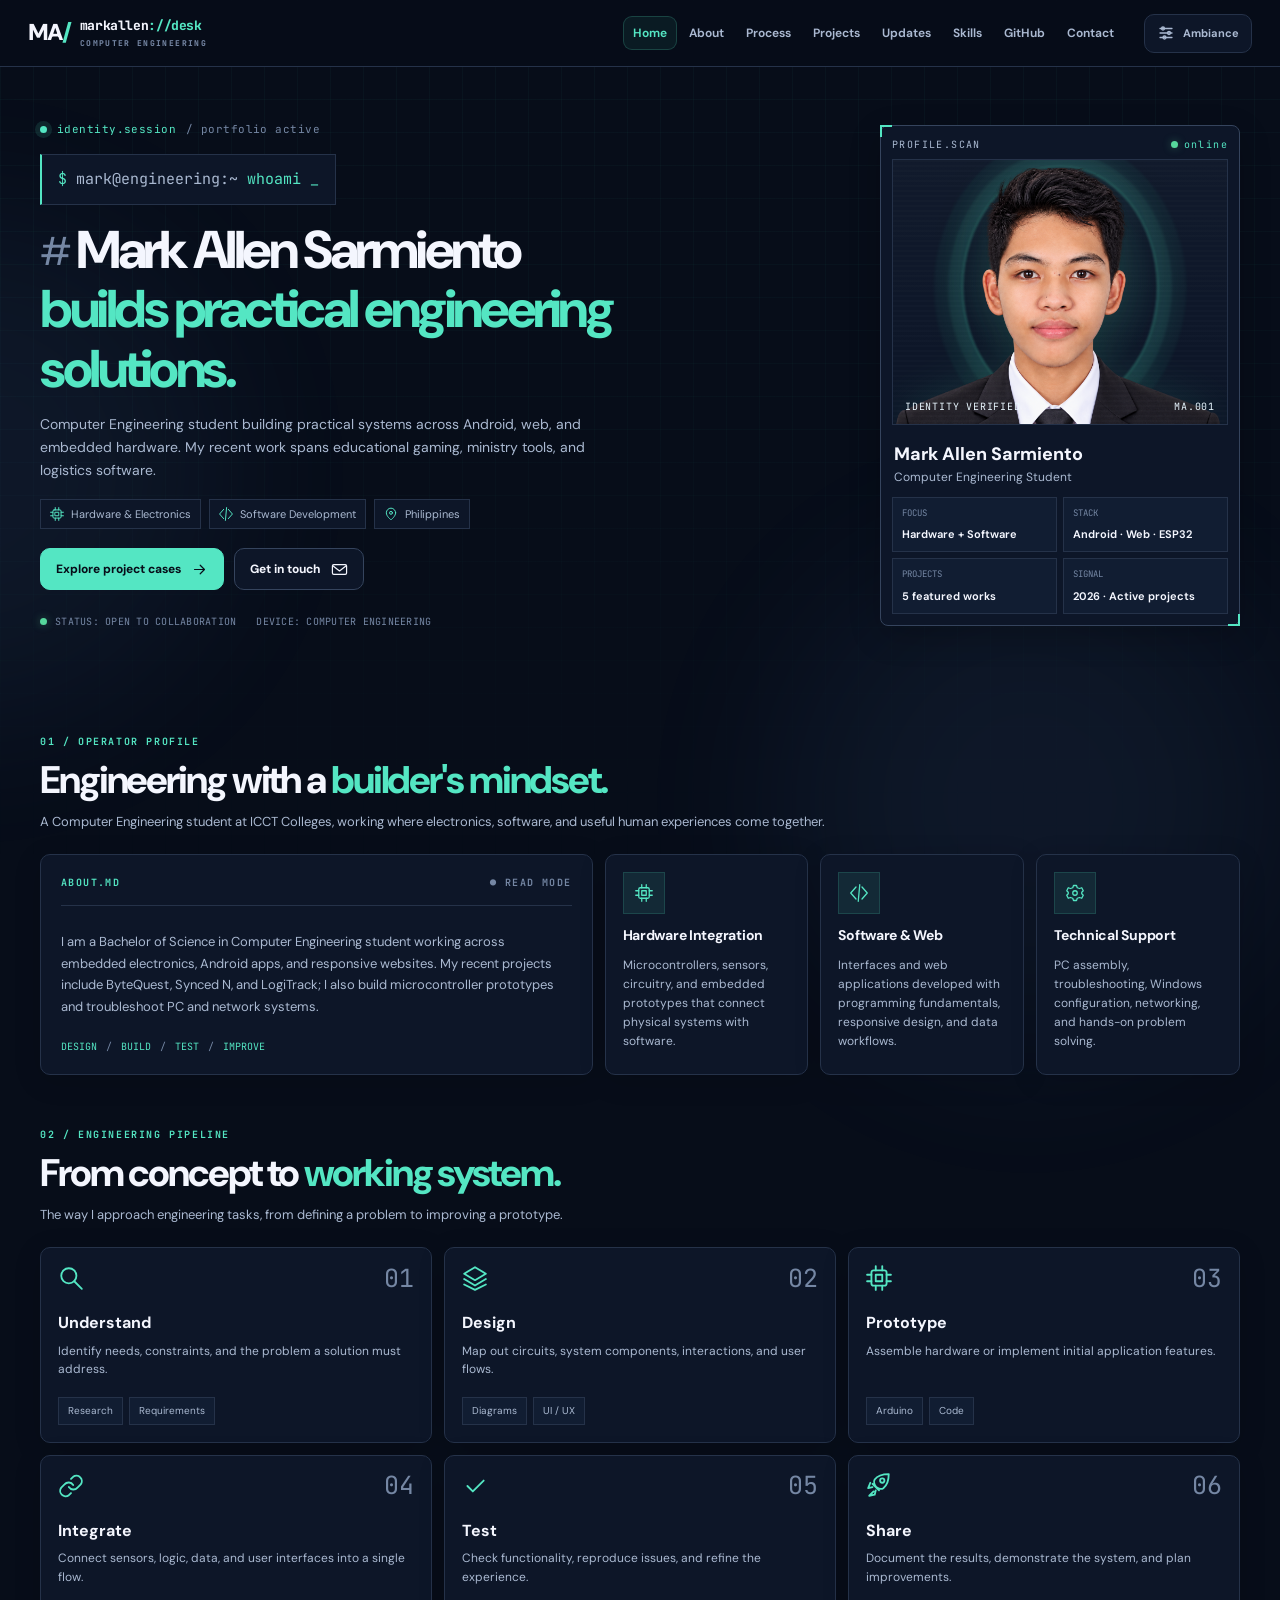
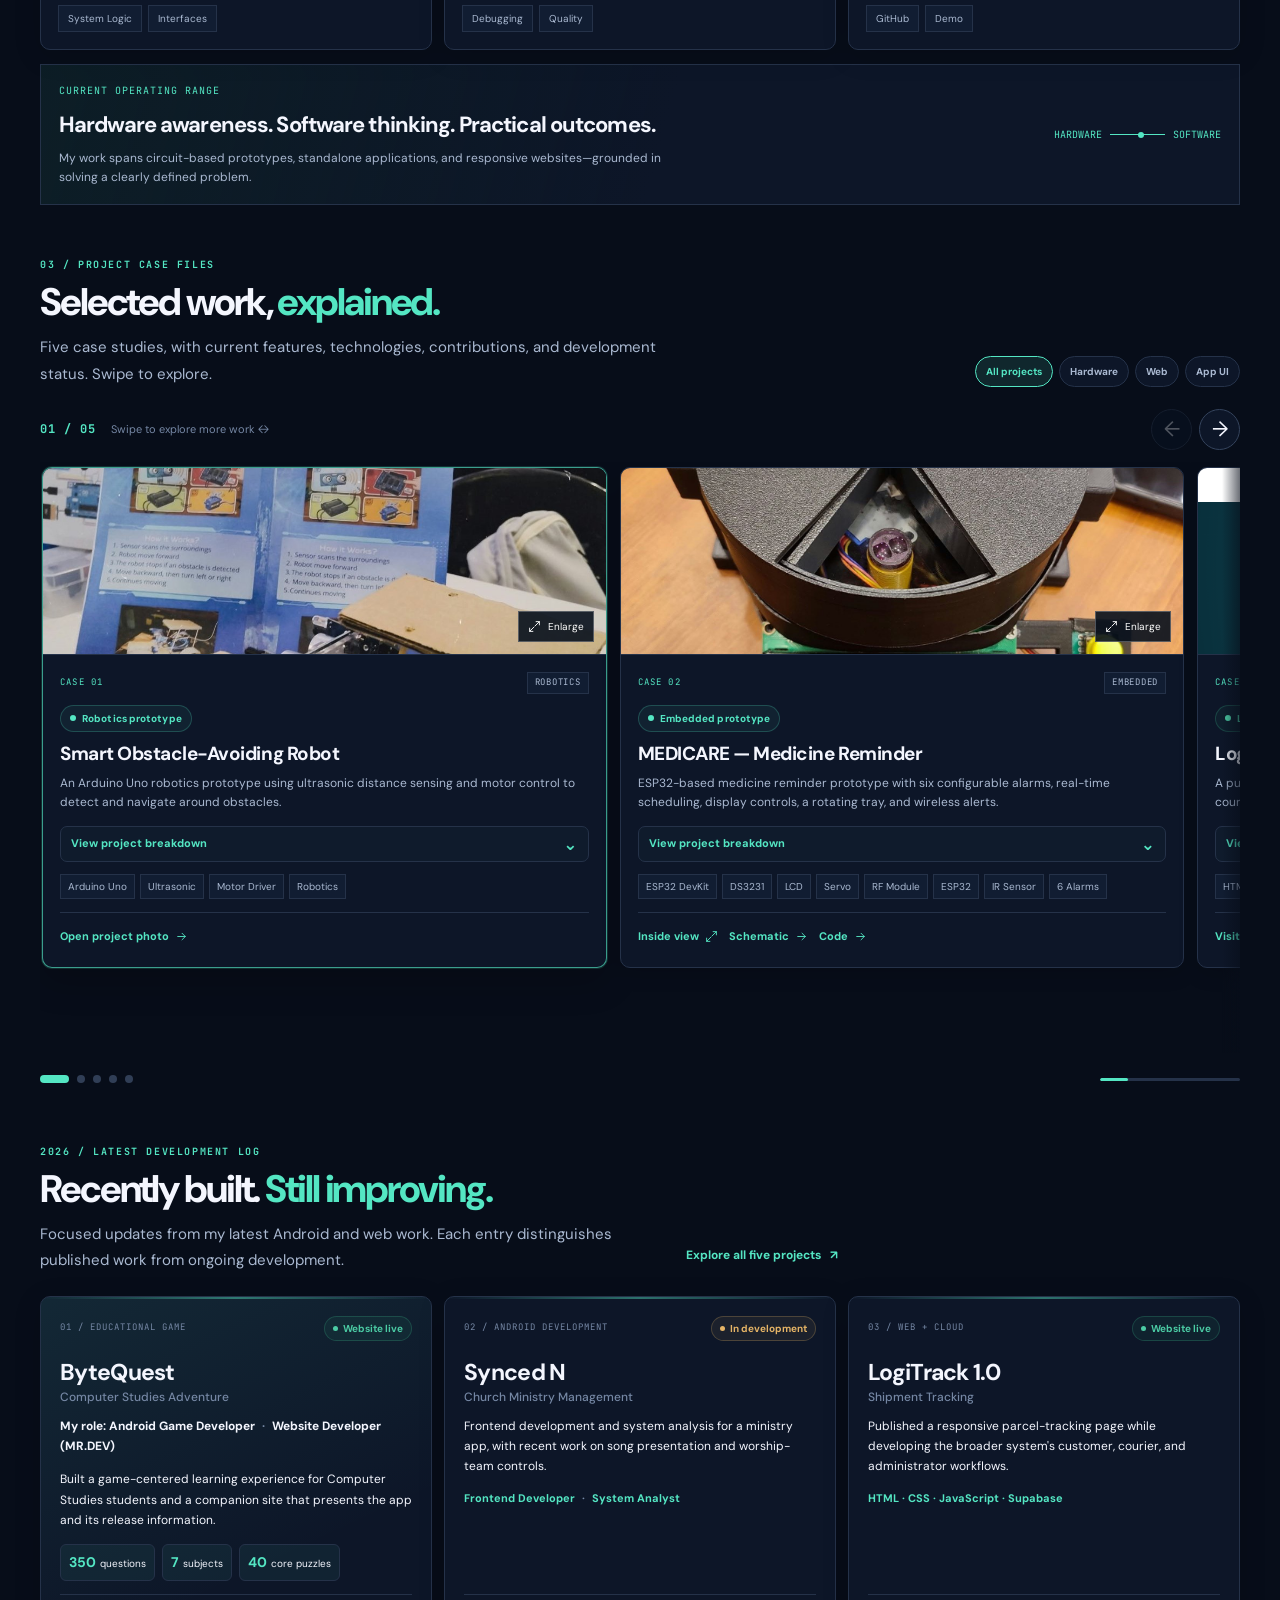
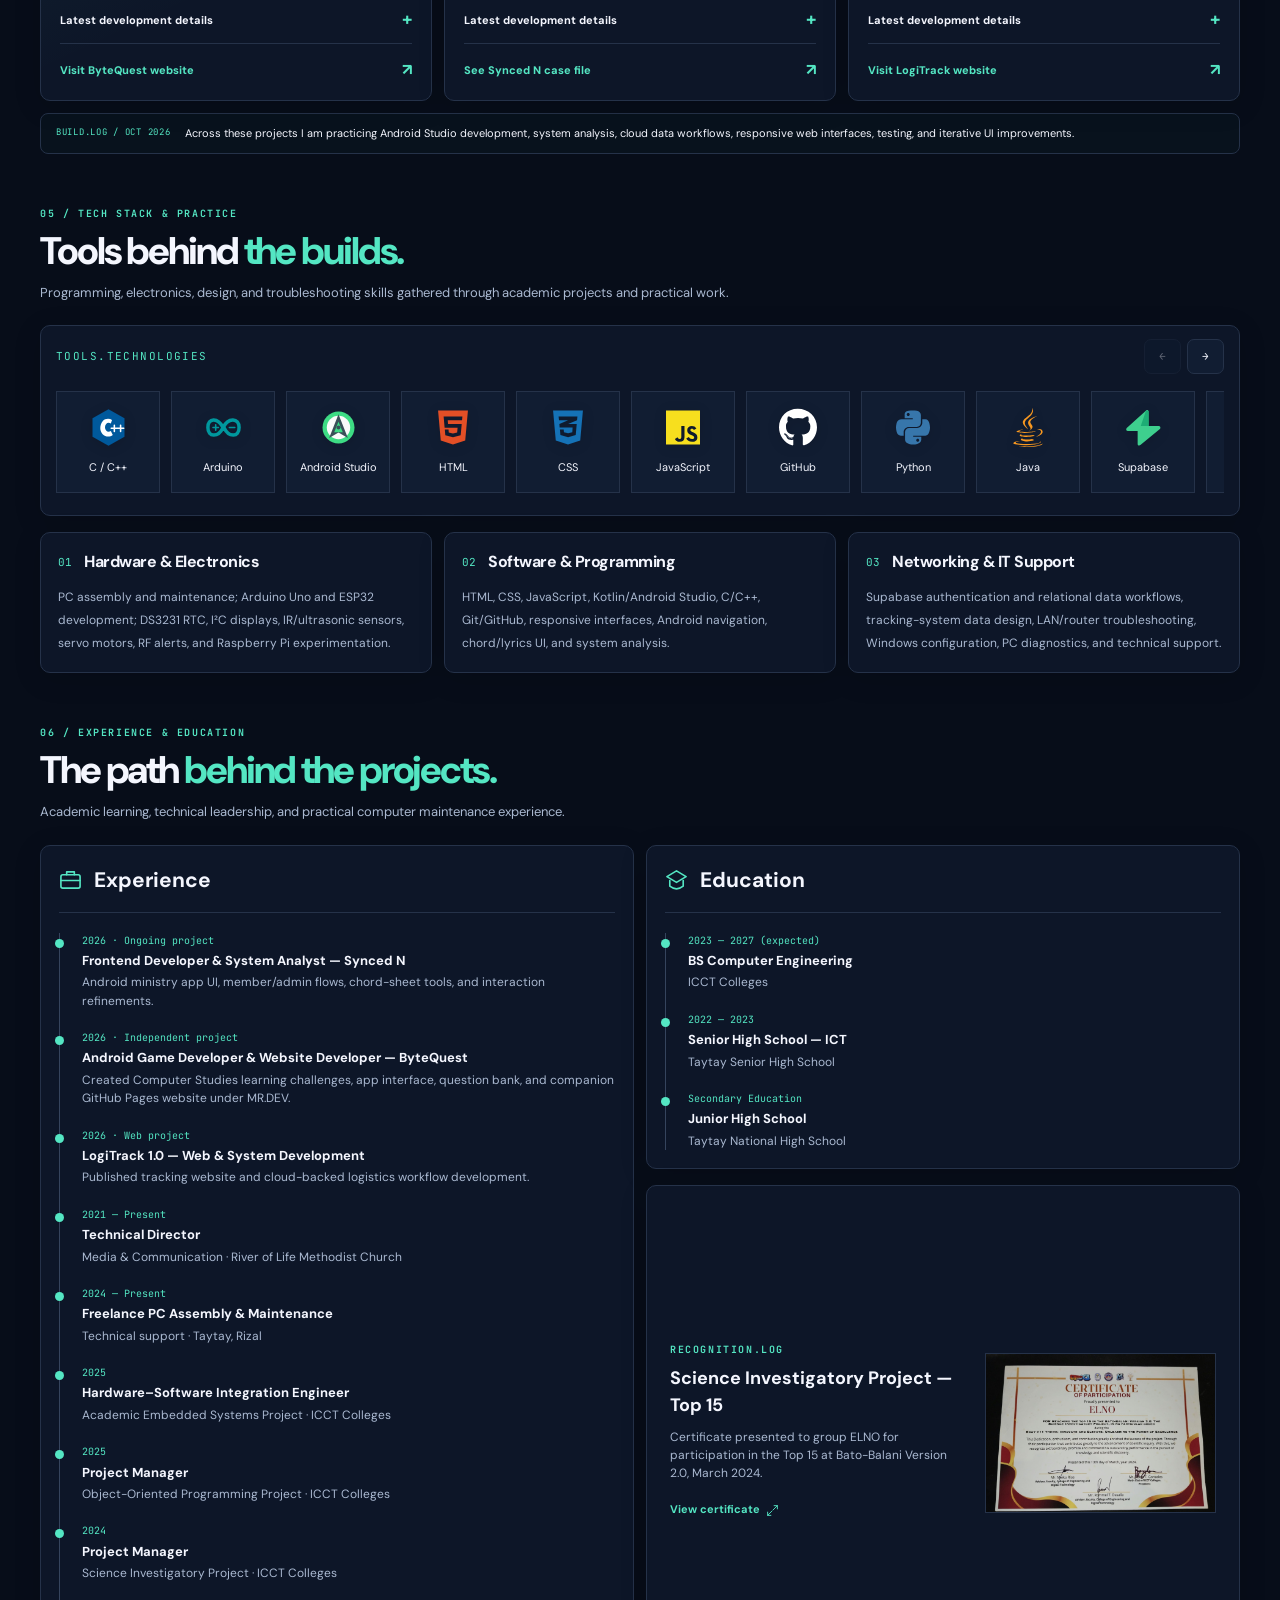
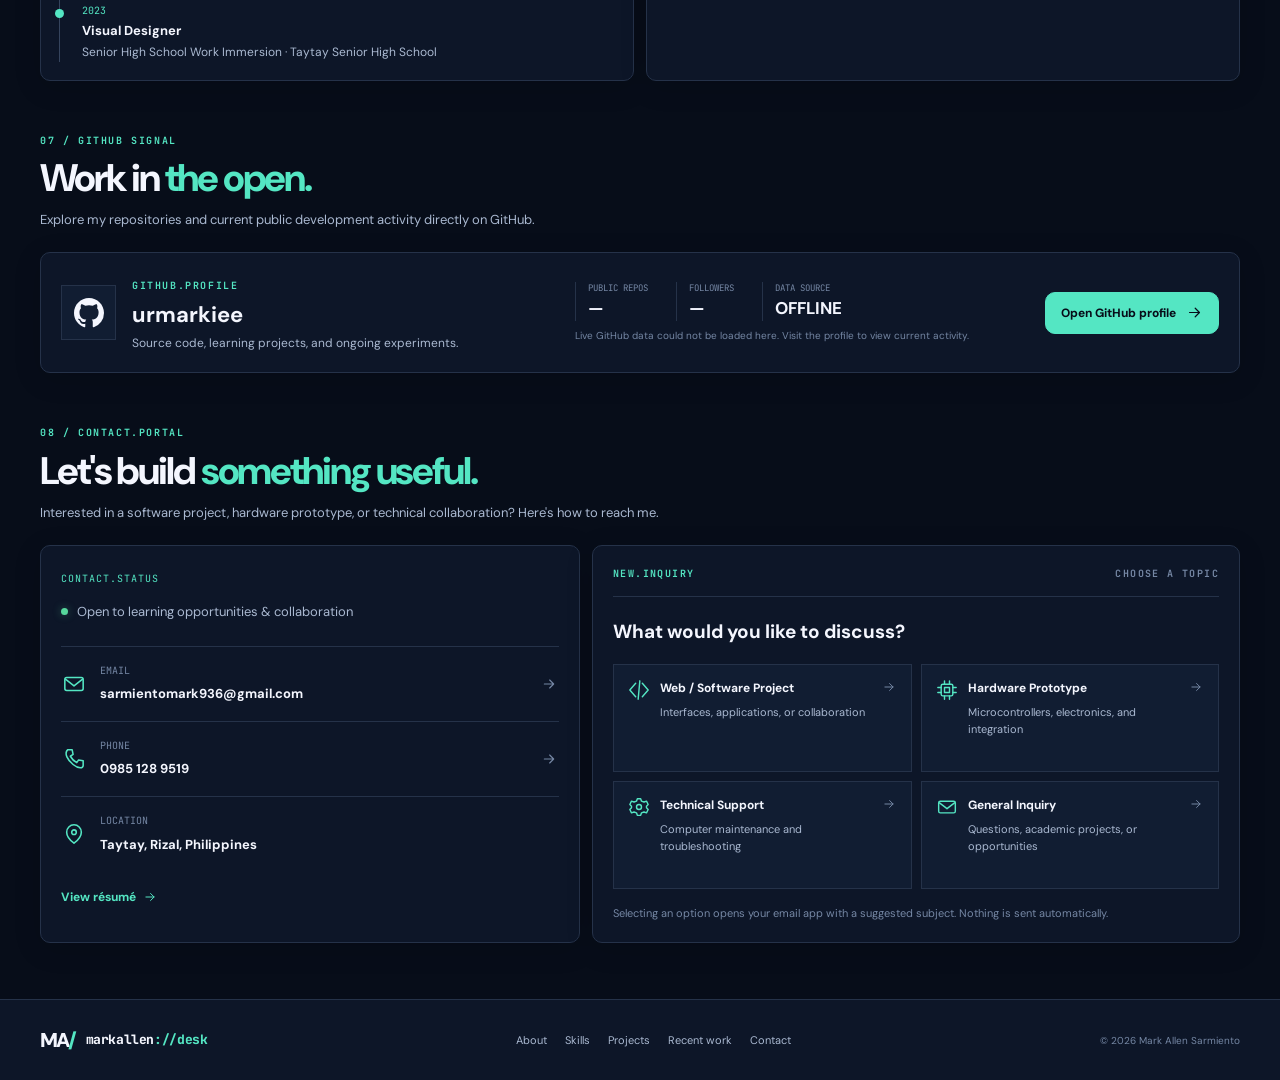
==== commit 7cb492ac: "new update" ====
--- a/mark-allen-portfolio-home-fixed/index.html
+++ b/mark-allen-portfolio-home-fixed/index.html
@@ -1,228 +1,264 @@
 <!DOCTYPE html>
-<html lang="en" data-theme="dark">
+
+<html data-theme="dark" lang="en">
 <head>
-  <meta charset="utf-8">
-  <meta name="viewport" content="width=device-width, initial-scale=1, viewport-fit=cover">
-  <meta name="theme-color" content="#070e19">
-  <meta name="description" content="Mark Allen Sarmiento — Computer Engineering student developing embedded systems, web applications, and practical engineering solutions.">
-  <title>Mark Allen Sarmiento | Engineering Desk</title>
-  <link rel="icon" type="image/svg+xml" href="assets/favicon.svg">
-  <link rel="stylesheet" href="styles.css">
-  <script defer src="script.js"></script>
+<meta charset="utf-8"/>
+<meta content="width=device-width, initial-scale=1, viewport-fit=cover" name="viewport"/>
+<meta content="#070e19" name="theme-color"/>
+<meta content="Computer Engineering portfolio of Mark Allen Sarmiento — ByteQuest, Synced N, LogiTrack, MEDICARE, robotics, and recent 2026 development updates." name="description"/>
+<title>Mark Allen Sarmiento | Computer Engineering · Recent Work 2026</title>
+<link href="assets/favicon.svg" rel="icon" type="image/svg+xml"/>
+<link href="styles.css" rel="stylesheet"/>
+<script defer="" src="script.js"></script>
 </head>
 <body>
-  <a class="skip-link" href="#main">Skip to content</a>
-  <div class="ambient-grid" aria-hidden="true"></div>
-  <div class="glow glow-a" aria-hidden="true"></div>
-  <div class="glow glow-b" aria-hidden="true"></div>
-  <div id="home" class="home-anchor" aria-hidden="true"></div>
-  <header class="site-header">
-    <div class="header-inner">
-      <a class="wordmark" href="#home" aria-label="Mark Allen Sarmiento — home"><span class="mark">MA<span class="mark-point">/</span></span><span class="wordmark-text">markallen<span class="dim">://desk</span><small>COMPUTER ENGINEERING</small></span></a>
-      <nav class="desktop-nav" aria-label="Main navigation">
-        <a href="#home" class="current" aria-current="location">Home</a>
-        <a href="#about">About</a>
-        <a href="#pipeline">Process</a>
-        <a href="#projects">Projects</a>
-        <a href="#toolkit">Skills</a>
-        <a href="#github">GitHub</a>
-        <a href="#contact">Contact</a>
-      </nav>
-      <div class="header-actions">
-        <button class="icon-button ambience-toggle" id="ambienceToggle" aria-haspopup="true" aria-expanded="false" aria-controls="ambiencePanel" title="Ambiance and music settings">
-          <svg class="ico"><use href="#i-sliders"/></svg><span>Ambiance</span>
-        </button>
-        <button class="icon-button mobile-menu-button" id="mobileMenuToggle" aria-label="Open menu" aria-expanded="false" aria-controls="mobileMenu"><svg class="ico"><use href="#i-menu"/></svg></button>
-      </div>
-    </div>
-    <div class="mobile-menu" id="mobileMenu" hidden>
-      <nav aria-label="Mobile navigation"><a href="#home">Home</a><a href="#about">About</a><a href="#pipeline">Process</a><a href="#projects">Projects</a><a href="#toolkit">Skills</a><a href="#github">GitHub</a><a href="#contact">Contact</a></nav>
-    </div>
-    <div class="ambience-panel" id="ambiencePanel" hidden>
-      <div class="control-head"><span class="tiny mono">DESK.PREFERENCES</span><button class="text-close" id="ambienceClose" aria-label="Close ambiance settings">✕</button></div>
-      <div class="control-label">Display mode</div>
-      <div class="theme-list" role="group" aria-label="Choose color theme">
-        <button class="theme-option" data-theme="dark" aria-pressed="true"><span class="theme-swatch swatch-dark"></span> Midnight</button>
-        <button class="theme-option" data-theme="light" aria-pressed="false"><span class="theme-swatch swatch-light"></span> Light</button>
-        <button class="theme-option" data-theme="slate" aria-pressed="false"><span class="theme-swatch swatch-slate"></span> Slate</button>
-      </div>
-      <div class="control-label with-space">Background audio</div>
-      <div class="audio-controls"><button type="button" id="musicToggle" class="music-toggle"><svg class="ico"><use href="#i-play"/></svg><span id="musicLabel">Play relaxing music</span></button><label class="volume-label" for="volume">Volume</label><input id="volume" type="range" min="0" max="100" value="24" aria-label="Music volume"></div>
-      <audio id="backgroundMusic" loop preload="none" src="assets/audio/calm-instrumental.mp3"></audio>
-    </div>
-  </header>
-  <main id="main" class="page-container">
-    <!-- HERO : terminal and profile-scan inspired by a developer workbench -->
-    <section class="hero section-gap" aria-label="Introduction">
-      <div class="hero-copy fade-in">
-        <p class="eyebrow mono"><span class="status-pulse"></span> identity.session <span class="right-dim">/ portfolio active</span></p>
-        <div class="terminal-head mono"><span class="terminal-symbol">$</span><span>mark@engineering:~</span><span class="terminal-command">whoami</span><span class="cursor" aria-hidden="true">_</span></div>
-        <h1><span class="hash-mark">#</span> Mark Allen Sarmiento <span class="heading-accent">builds practical engineering solutions.</span></h1>
-        <p class="hero-description">I turn hardware and software ideas into functional prototypes and web applications, combining microcontrollers, electronics, interface design, and problem-solving.</p>
-        <div class="hero-chips"><span><svg class="ico"><use href="#i-cpu"/></svg> Hardware &amp; Electronics</span><span><svg class="ico"><use href="#i-code"/></svg> Software Development</span><span><svg class="ico"><use href="#i-map"/></svg> Philippines</span></div>
-        <div class="hero-buttons"><a class="btn btn-main" href="#projects">Explore project cases <svg class="ico"><use href="#i-arrow"/></svg></a><a class="btn btn-outline" href="#new-inquiry">Get in touch <svg class="ico"><use href="#i-mail"/></svg></a></div>
-        <div class="hero-metadata mono"><span><i class="led"></i> STATUS: OPEN TO COLLABORATION</span><span>DEVICE: COMPUTER ENGINEERING</span></div>
-      </div>
-      <aside class="scan-card fade-in" aria-label="Professional profile">
-        <div class="scan-head mono"><span>PROFILE.SCAN</span><span class="online"><i class="led"></i> online</span></div>
-        <button class="scan-photo profile-toggle" id="profileToggle" type="button" aria-label="Switch profile photo" aria-pressed="false" data-mode="formal">
-          <img id="profileImage" src="assets/profile-formal.png" alt="Formal portrait of Mark Allen Sarmiento" width="1254" height="1254" data-formal="assets/profile-formal.png" data-casual="assets/profile-casual-new.png">
-          <div class="photo-scanline" aria-hidden="true"></div>
-          <div class="scan-photo-caption mono"><span id="profileCaptionLeft">IDENTITY VERIFIED</span> <span id="profileCaptionRight">MA.001</span></div>
-        </button>
-        <div class="profile-name"><strong>Mark Allen Sarmiento</strong><span id="profileRoleLine">Computer Engineering Student</span></div>
-        <div class="scan-stats"><div><span class="stat-label mono">FOCUS</span><strong>Hardware + Software</strong></div><div><span class="stat-label mono">STACK</span><strong>Arduino · Web · IT</strong></div><div><span class="stat-label mono">PROJECTS</span><strong>5 featured works</strong></div><div><span class="stat-label mono">SIGNAL</span><strong>Learning &amp; Building</strong></div></div>
-      </aside>
-    </section>
-
-    <section class="section-block" id="about">
-      <div class="section-heading"><p class="section-index mono">01 / OPERATOR PROFILE</p><h2>Engineering with a <em>builder's mindset.</em></h2><p>A Computer Engineering student at ICCT Colleges, working where electronics, software, and useful human experiences come together.</p></div>
-      <div class="about-layout">
-        <div class="about-statement card"><div class="card-terminal mono">ABOUT.MD <span>● READ MODE</span></div><p>I am a Bachelor of Science in Computer Engineering student with practical project experience in microcontrollers, hardware troubleshooting, PC maintenance, software development, web design, networking, and technical production. I enjoy learning new technologies and integrating them into real-world prototypes.</p><div class="keyline mono"><span>DESIGN</span><b>/</b><span>BUILD</span><b>/</b><span>TEST</span><b>/</b><span>IMPROVE</span></div></div>
-        <div class="expertise-grid">
-          <article class="expertise-card card"><span class="feature-icon"><svg class="ico"><use href="#i-cpu"/></svg></span><h3>Hardware Integration</h3><p>Microcontrollers, sensors, circuitry, and embedded prototypes that connect physical systems with software.</p></article>
-          <article class="expertise-card card"><span class="feature-icon"><svg class="ico"><use href="#i-code"/></svg></span><h3>Software &amp; Web</h3><p>Interfaces and web applications developed with programming fundamentals, responsive design, and data workflows.</p></article>
-          <article class="expertise-card card"><span class="feature-icon"><svg class="ico"><use href="#i-settings"/></svg></span><h3>Technical Support</h3><p>PC assembly, troubleshooting, Windows configuration, networking, and hands-on problem solving.</p></article>
-        </div>
-      </div>
-    </section>
-
-    <section class="section-block" id="pipeline">
-      <div class="section-heading"><p class="section-index mono">02 / ENGINEERING PIPELINE</p><h2>From concept to <em>working system.</em></h2><p>The way I approach engineering tasks, from defining a problem to improving a prototype.</p></div>
-      <div class="pipeline-grid">
-        <article class="pipeline-step card"><div class="pipeline-top"><svg class="ico"><use href="#i-search"/></svg><span class="mono">01</span></div><h3>Understand</h3><p>Identify needs, constraints, and the problem a solution must address.</p><div class="keyword-row"><span>Research</span><span>Requirements</span></div></article>
-        <article class="pipeline-step card"><div class="pipeline-top"><svg class="ico"><use href="#i-layers"/></svg><span class="mono">02</span></div><h3>Design</h3><p>Map out circuits, system components, interactions, and user flows.</p><div class="keyword-row"><span>Diagrams</span><span>UI / UX</span></div></article>
-        <article class="pipeline-step card"><div class="pipeline-top"><svg class="ico"><use href="#i-cpu"/></svg><span class="mono">03</span></div><h3>Prototype</h3><p>Assemble hardware or implement initial application features.</p><div class="keyword-row"><span>Arduino</span><span>Code</span></div></article>
-        <article class="pipeline-step card"><div class="pipeline-top"><svg class="ico"><use href="#i-link"/></svg><span class="mono">04</span></div><h3>Integrate</h3><p>Connect sensors, logic, data, and user interfaces into a single flow.</p><div class="keyword-row"><span>System Logic</span><span>Interfaces</span></div></article>
-        <article class="pipeline-step card"><div class="pipeline-top"><svg class="ico"><use href="#i-check"/></svg><span class="mono">05</span></div><h3>Test</h3><p>Check functionality, reproduce issues, and refine the experience.</p><div class="keyword-row"><span>Debugging</span><span>Quality</span></div></article>
-        <article class="pipeline-step card"><div class="pipeline-top"><svg class="ico"><use href="#i-rocket"/></svg><span class="mono">06</span></div><h3>Share</h3><p>Document the results, demonstrate the system, and plan improvements.</p><div class="keyword-row"><span>GitHub</span><span>Demo</span></div></article>
-      </div>
-      <div class="operating-range"><div><p class="mono small-label">CURRENT OPERATING RANGE</p><h3>Hardware awareness. Software thinking. Practical outcomes.</h3><p>My work spans circuit-based prototypes, standalone applications, and responsive websites—grounded in solving a clearly defined problem.</p></div><div class="range-indicator mono"><span>HARDWARE</span><span class="line"></span><span>SOFTWARE</span></div></div>
-    </section>
-
-    <section class="section-block" id="projects">
-      <div class="section-heading project-heading"><div><p class="section-index mono">03 / PROJECT CASE FILES</p><h2>Selected work, <em>explained.</em></h2><p>Not just screenshots—each case explains the need, the build, and what the project demonstrates.</p></div><div class="filter-row" role="group" aria-label="Filter projects"><button data-filter="all" class="filter-button is-active" aria-pressed="true">All projects</button><button data-filter="hardware" class="filter-button" aria-pressed="false">Hardware</button><button data-filter="web" class="filter-button" aria-pressed="false">Web</button><button data-filter="app" class="filter-button" aria-pressed="false">App UI</button></div></div>
-      <div class="project-slider-toolbar" aria-label="Project slider controls">
-        <div class="slider-caption"><span class="project-counter mono" id="projectCounter" aria-live="polite">01 / 05</span><span class="slider-instruction">Swipe to explore more work <span aria-hidden="true">↔</span></span></div>
-        <div class="project-slider-actions">
-          <button class="project-arrow" id="projectsPrev" type="button" aria-label="Previous project"><span aria-hidden="true">←</span></button>
-          <button class="project-arrow" id="projectsNext" type="button" aria-label="Next project"><span aria-hidden="true">→</span></button>
-        </div>
-      </div>
-      <div class="case-carousel-shell"><div class="case-grid" id="caseGrid" tabindex="0" role="region" aria-roledescription="carousel" aria-label="Featured projects — swipe left or right">
-        <article class="case-card card" data-category="hardware">
-          <a href="assets/projects/obstacle-robot.jpg" class="case-image gallery-open" data-gallery="0" aria-label="View a larger photo of the obstacle-avoiding robot"><img src="assets/projects/obstacle-robot.jpg" alt="Smart Obstacle-Avoiding Robot, Arduino-based prototype with yellow wheels" loading="lazy"><span class="image-open"><svg class="ico"><use href="#i-expand"/></svg> Enlarge</span></a>
-          <div class="case-content"><div class="case-id mono"><span>CASE 01</span><span class="category-chip">ROBOTICS</span></div><h3>Smart Obstacle-Avoiding Robot</h3><p class="case-summary">An Arduino-powered prototype that detects obstacles and steers using an ultrasonic sensor and motor controls.</p><details class="case-more"><summary>View project breakdown<span aria-hidden="true">⌄</span></summary><div class="case-flow"><div><small class="mono">PROBLEM</small><p>A mobile robot needs to recognize nearby obstacles and respond to them.</p></div><div><small class="mono">BUILT</small><p>Ultrasonic sensing, Arduino Uno control, motor driver, and servo steering logic.</p></div><div><small class="mono">DEMONSTRATES</small><p>Hands-on integration of sensing, electronics, and movement control.</p></div></div></details><div class="technology-tags"><span>Arduino Uno</span><span>Ultrasonic</span><span>Motor Driver</span><span>Robotics</span></div><div class="case-actions"><a href="assets/projects/obstacle-robot.jpg" class="case-link gallery-open" data-gallery="0">Open project photo <svg class="ico"><use href="#i-arrow"/></svg></a></div></div>
-        </article>
-        <article class="case-card card" data-category="hardware">
-          <a href="assets/projects/medicare-front.jpg" class="case-image gallery-open" data-gallery="1" aria-label="View a larger photo of the MEDICARE prototype"><img src="assets/projects/medicare-front.jpg" alt="MEDICARE medication reminder prototype with circular housing, display, and buttons" loading="lazy"><span class="image-open"><svg class="ico"><use href="#i-expand"/></svg> Enlarge</span></a>
-          <div class="case-content"><div class="case-id mono"><span>CASE 02</span><span class="category-chip">EMBEDDED</span></div><h3>MEDICARE — Medicine Reminder</h3><p class="case-summary">A prototype combining scheduled reminders, a motorized tray, display controls, sensing, and wireless alert components.</p><details class="case-more"><summary>View project breakdown<span aria-hidden="true">⌄</span></summary><div class="case-flow"><div><small class="mono">PROBLEM</small><p>Medication schedules are easy to miss without a timely reminder.</p></div><div><small class="mono">BUILT</small><p>Microcontroller control, DS3231 RTC, LCD, servo, IR sensor, and RF-linked alerts.</p></div><div><small class="mono">DEMONSTRATES</small><p>Coordinating timed logic with physical components and user feedback.</p></div></div></details><div class="technology-tags"><span>Arduino</span><span>DS3231</span><span>LCD</span><span>Servo</span><span>RF Module</span></div><div class="case-actions"><a href="assets/projects/medicare-inside.jpg" class="case-link gallery-open" data-gallery="2">Inside view <svg class="ico"><use href="#i-expand"/></svg></a><a href="assets/documents/medicare-schematic.pdf" class="case-link" target="_blank" rel="noopener">Schematic <svg class="ico"><use href="#i-arrow"/></svg></a><a href="assets/documents/medicare-code.pdf" class="case-link" target="_blank" rel="noopener">Code <svg class="ico"><use href="#i-arrow"/></svg></a></div></div>
-        </article>
-        <article class="case-card card" data-category="web">
-          <a href="assets/projects/logitrack.png" class="case-image gallery-open" data-gallery="3" aria-label="View a larger screenshot of the LogiTrack website"><img src="assets/projects/logitrack.png" alt="LogiTrack 1.0 website with teal package tracking hero" loading="lazy"><span class="image-open"><svg class="ico"><use href="#i-expand"/></svg> Enlarge</span></a>
-          <div class="case-content"><div class="case-id mono"><span>CASE 03</span><span class="category-chip">WEB</span></div><h3>LogiTrack 1.0</h3><p class="case-summary">A responsive logistics tracking interface for looking up packages and presenting recorded delivery progress.</p><details class="case-more"><summary>View project breakdown<span aria-hidden="true">⌄</span></summary><div class="case-flow"><div><small class="mono">PROBLEM</small><p>Customers need a clearer way to check a shipment's reported progress.</p></div><div><small class="mono">BUILT</small><p>A tracking interface, status presentation, and shipment information workflow.</p></div><div><small class="mono">DEMONSTRATES</small><p>Responsive web UI, JavaScript interactions, and data-oriented page design.</p></div></div></details><div class="technology-tags"><span>HTML</span><span>CSS</span><span>JavaScript</span><span>Web UI</span></div><div class="case-actions"><a href="https://urmarkiee.github.io/LogiTrack1.0/" class="case-link" target="_blank" rel="noopener noreferrer">Visit live website <svg class="ico"><use href="#i-arrow"/></svg></a><a href="assets/projects/logitrack.png" class="case-link gallery-open" data-gallery="3">Screenshot <svg class="ico"><use href="#i-expand"/></svg></a></div></div>
-        </article>
-        <article class="case-card card" data-category="app">
-          <div class="case-image synced-preview" aria-label="Synced N application screen previews">
-            <a class="synced-screen gallery-open" href="assets/projects/synced-n-welcome.jpg" data-gallery="5" aria-label="Enlarge Synced N Get Started screen">
-              <img src="assets/projects/synced-n-welcome.jpg" alt="Synced N opening screen with Get Started button and church ministry branding" loading="lazy">
-              <span class="screen-label mono">GET STARTED</span>
-            </a>
-            <a class="synced-screen gallery-open" href="assets/projects/synced-n-login.jpg" data-gallery="6" aria-label="Enlarge Synced N login screen">
-              <img src="assets/projects/synced-n-login.jpg" alt="Synced N sign-in screen showing email or mobile number, password, and sign-in options" loading="lazy">
-              <span class="screen-label mono">SIGN IN</span>
-            </a>
-          </div>
-          <div class="case-content">
-            <div class="case-id mono"><span>CASE 04</span><span class="category-chip">MOBILE APP</span></div>
-            <div class="development-status" role="status"><span class="development-dot"></span> Under Development</div>
-            <h3>Synced N — Church Ministry Management</h3>
-            <p class="case-summary">A church ministry management mobile app in development, focused on announcements, schedules, and coordination. My roles cover frontend development and system analysis.</p>
-            <div class="synced-role" aria-label="My responsibilities on Synced N"><span class="mono">MY ROLES</span><strong>Frontend Developer</strong><strong>System Analyst</strong></div>
-            <details class="case-more"><summary>View frontend & system analysis details<span aria-hidden="true">⌄</span></summary><div class="case-flow synced-details">
-              <div><small class="mono">PROJECT GOAL</small><p>Provide members and ministry leaders with a clear, accessible entry point for church-related information and coordination.</p></div>
-              <div><small class="mono">FRONTEND</small><p>Worked on the application’s opening and sign-in screens, translating page requirements into mobile interface components, navigation elements, and account-entry fields.</p></div>
-              <div><small class="mono">SYSTEM ANALYSIS</small><p>Analyzed registration and sign-in flows, the distinction between member and administrator access, and how dashboards and announcements fit into the intended user experience.</p></div>
-              <div><small class="mono">SCREEN FLOW</small><p>The shared screenshots show the Get Started page and the login screen with email/mobile number and password inputs, password recovery, and a Google sign-in option.</p></div>
-              <div><small class="mono">CONTRIBUTION</small><p>Combined frontend implementation work with requirements analysis, helping align the screens and navigation structure with the intended ministry workflows.</p></div>
-            </div></details>
-            <div class="technology-tags"><span>Frontend Development</span><span>System Analysis</span><span>User Flows</span><span>Mobile Application</span></div>
-            <div class="case-actions">
-              <a class="case-link gallery-open" href="assets/projects/synced-n-welcome.jpg" data-gallery="5">View Get Started screen <svg class="ico"><use href="#i-expand"/></svg></a>
-              <a class="case-link gallery-open" href="assets/projects/synced-n-login.jpg" data-gallery="6">View Sign-in screen <svg class="ico"><use href="#i-expand"/></svg></a>
-            </div>
-          </div>
-        </article>
-        <article class="case-card card" data-category="app">
-          <div class="case-image synced-preview" aria-label="ByteQuest Android game screenshots">
-            <a class="synced-screen gallery-open" href="assets/projects/bytequest-welcome.jpg" data-gallery="7" aria-label="Enlarge ByteQuest welcome screen"><img src="assets/projects/bytequest-welcome.jpg" alt="ByteQuest blue cyber-themed welcome screen with Start Adventure button" loading="lazy"><span class="screen-label mono">WELCOME</span></a>
-            <a class="synced-screen gallery-open" href="assets/projects/bytequest-dashboard.jpg" data-gallery="8" aria-label="Enlarge ByteQuest dashboard"><img src="assets/projects/bytequest-dashboard.jpg" alt="ByteQuest dashboard with progress, learning paths, quizzes, achievements, and navigation" loading="lazy"><span class="screen-label mono">DASHBOARD</span></a>
-          </div>
-          <div class="case-content">
-            <div class="case-id mono"><span>CASE 05</span><span class="category-chip">EDUCATIONAL GAME</span></div>
-            <h3>ByteQuest — Computer Studies Adventure</h3>
-            <p class="case-summary">An Android learning game for Computer Studies students, combining beginner-friendly questions, interactive challenges, lessons, and progress tracking in a gamified experience.</p>
-            <details class="case-more"><summary>View project breakdown<span aria-hidden="true">⌄</span></summary><div class="case-flow">
-              <div><small class="mono">GOAL</small><p>Make Computer Studies lessons easier to practice through bite-sized puzzles and quizzes.</p></div>
-              <div><small class="mono">GAMEPLAY</small><p>Students can explore learning levels, lessons, quiz challenges, achievements, reports, and classroom features represented in the app dashboard.</p></div>
-              <div><small class="mono">LEARNING CONTENT</small><p>The welcome screen highlights 7 subjects and 350 practice questions; the dashboard shows Binary Builder progress and a level-based learning path.</p></div>
-              <div><small class="mono">PROJECT FOCUS</small><p>Android application development, educational game interactions, beginner-level computer concepts, and progress-oriented user experience.</p></div>
-            </div></details>
-            <div class="technology-tags"><span>Android</span><span>Educational Game</span><span>Computer Studies</span><span>Quizzes</span><span>Gamification</span></div>
-            <div class="case-actions"><a class="case-link bytequest-site-link" href="https://urmarkiee.github.io/ByteQuest_Web/" target="_blank" rel="noopener noreferrer" aria-label="Visit ByteQuest website (opens in a new tab)">Visit ByteQuest Website <svg class="ico"><use href="#i-arrow"/></svg></a><a class="case-link gallery-open" href="assets/projects/bytequest-welcome.jpg" data-gallery="7">Welcome screen <svg class="ico"><use href="#i-expand"/></svg></a><a class="case-link gallery-open" href="assets/projects/bytequest-dashboard.jpg" data-gallery="8">Dashboard <svg class="ico"><use href="#i-expand"/></svg></a></div>
-          </div>
-        </article>
-      </div></div>
-      <div class="project-slider-bottom"><div class="project-dots" id="projectDots" role="group" aria-label="Choose project"></div><span class="project-slider-progress"><span id="projectProgress"></span></span></div>
-      <p class="filter-empty" id="filterEmpty" hidden>No projects match this filter.</p>
-    </section>
-
-    <section class="section-block" id="toolkit">
-      <div class="section-heading"><p class="section-index mono">04 / TECH STACK &amp; PRACTICE</p><h2>Tools behind <em>the builds.</em></h2><p>Programming, electronics, design, and troubleshooting skills gathered through academic projects and practical work.</p></div>
-      <div class="tool-rail-wrap card"><div class="tool-header mono"><span>TOOLS.TECHNOLOGIES</span><div><button class="rail-arrow" id="toolsPrev" aria-label="Scroll tools left">←</button><button class="rail-arrow" id="toolsNext" aria-label="Scroll tools right">→</button></div></div><div class="tools-rail" id="toolsRail" tabindex="0" aria-label="Tools and technologies, scroll horizontally"><div class="tool"><img src="assets/tool-logos/cplusplus.svg" alt="" loading="lazy"><span>C / C++</span></div><div class="tool"><img src="assets/tool-logos/arduino.svg" alt="" loading="lazy"><span>Arduino</span></div><div class="tool"><img src="assets/tool-logos/android-studio.svg" alt="" loading="lazy"><span>Android Studio</span></div><div class="tool"><img src="assets/tool-logos/html5.svg" alt="" loading="lazy"><span>HTML</span></div><div class="tool"><img src="assets/tool-logos/css3.svg" alt="" loading="lazy"><span>CSS</span></div><div class="tool"><img src="assets/tool-logos/javascript.svg" alt="" loading="lazy"><span>JavaScript</span></div><div class="tool"><img src="assets/tool-logos/github.svg" alt="" loading="lazy"><span>GitHub</span></div><div class="tool"><img src="assets/tool-logos/python.svg" alt="" loading="lazy"><span>Python</span></div><div class="tool"><img src="assets/tool-logos/java.svg" alt="" loading="lazy"><span>Java</span></div><div class="tool"><img src="assets/tool-logos/supabase.svg" alt="" loading="lazy"><span>Supabase</span></div><div class="tool"><img src="assets/tool-logos/mysql.svg" alt="" loading="lazy"><span>MySQL</span></div><div class="tool"><img src="assets/tool-logos/kotlin.svg" alt="" loading="lazy"><span>Kotlin</span></div></div></div>
-      <div class="skills-grid"><article class="skill-panel card"><div class="skill-panel-title"><span>01</span><h3>Hardware &amp; Electronics</h3></div><p>Computer hardware troubleshooting, PC assembly and maintenance, Arduino and ESP32, Raspberry Pi, circuit design and testing, microcontroller programming, sensors, actuators, and hardware–software integration.</p></article><article class="skill-panel card"><div class="skill-panel-title"><span>02</span><h3>Software &amp; Programming</h3></div><p>Software development, C/C++, object-oriented programming, web design, HTML, CSS, JavaScript, Android Studio, UI/UX, Arduino IDE, software troubleshooting, and project coordination.</p></article><article class="skill-panel card"><div class="skill-panel-title"><span>03</span><h3>Networking &amp; IT Support</h3></div><p>Computer networking, LAN configuration, network troubleshooting, Windows installation and configuration, PC technical support, and systems maintenance.</p></article></div>
-    </section>
-
-    <section class="section-block" id="journey">
-      <div class="section-heading"><p class="section-index mono">05 / EXPERIENCE &amp; EDUCATION</p><h2>The path <em>behind the projects.</em></h2><p>Academic learning, technical leadership, and practical computer maintenance experience.</p></div>
-      <div class="journey-grid"><div class="journey-card card"><div class="journey-title"><svg class="ico"><use href="#i-work"/></svg><h3>Experience</h3></div><div class="timeline"><div><time>2021 — Present</time><strong>Technical Director</strong><p>Media &amp; Communication · River of Life Methodist Church</p></div><div><time>2024 — Present</time><strong>Freelance PC Assembly &amp; Maintenance</strong><p>Technical support · Taytay, Rizal</p></div><div><time>2025</time><strong>Hardware–Software Integration Engineer</strong><p>Academic Embedded Systems Project · ICCT Colleges</p></div><div><time>2025</time><strong>Project Manager</strong><p>Object-Oriented Programming Project · ICCT Colleges</p></div><div><time>2024</time><strong>Project Manager</strong><p>Science Investigatory Project · ICCT Colleges</p></div><div><time>2023</time><strong>Visual Designer</strong><p>Senior High School Work Immersion · Taytay Senior High School</p></div></div></div><div class="journey-right"><div class="journey-card card"><div class="journey-title"><svg class="ico"><use href="#i-school"/></svg><h3>Education</h3></div><div class="timeline"><div><time>2023 — 2027 (expected)</time><strong>BS Computer Engineering</strong><p>ICCT Colleges</p></div><div><time>2022 — 2023</time><strong>Senior High School — ICT</strong><p>Taytay Senior High School</p></div><div><time>Secondary Education</time><strong>Junior High School</strong><p>Taytay National High School</p></div></div></div><div class="award-card card"><div><p class="section-index mono">RECOGNITION.LOG</p><h3>Science Investigatory Project — Top 15</h3><p>Certificate presented to group ELNO for participation in the Top 15 at Bato-Balani Version 2.0, March 2024.</p><a class="case-link gallery-open" href="assets/documents/sip-certificate.jpg" data-gallery="4">View certificate <svg class="ico"><use href="#i-expand"/></svg></a></div><a href="assets/documents/sip-certificate.jpg" data-gallery="4" class="gallery-open award-thumb" aria-label="View Science Investigatory Project certificate"><img src="assets/documents/sip-certificate.jpg" alt="Top 15 SIP certificate of participation for group ELNO" loading="lazy"></a></div></div></div>
-    </section>
-
-    <section class="section-block" id="github">
-      <div class="section-heading"><p class="section-index mono">06 / GITHUB SIGNAL</p><h2>Work in <em>the open.</em></h2><p>Explore my repositories and current public development activity directly on GitHub.</p></div>
-      <div class="github-panel card"><div class="github-intro"><div class="github-symbol"><svg class="ico fill"><use href="#i-github"/></svg></div><div><span class="mono section-index">GITHUB.PROFILE</span><h3>urmarkiee</h3><p>Source code, learning projects, and ongoing experiments.</p></div></div><div class="github-live"><div class="github-metrics"><div><small class="mono">PUBLIC REPOS</small><strong id="repoCount">—</strong></div><div><small class="mono">FOLLOWERS</small><strong id="followerCount">—</strong></div><div><small class="mono">DATA SOURCE</small><strong id="githubStatus">Checking…</strong></div></div><p id="githubNote" class="github-note">Public profile statistics are loaded from GitHub when the connection is available.</p></div><a class="btn btn-main" href="https://github.com/urmarkiee" rel="noopener noreferrer" target="_blank">Open GitHub profile <svg class="ico"><use href="#i-arrow"/></svg></a></div>
-    </section>
-
-    <section class="section-block contact-section" id="contact">
-      <div class="section-heading"><p class="section-index mono">07 / CONTACT.PORTAL</p><h2>Let's build <em>something useful.</em></h2><p>Interested in a software project, hardware prototype, or technical collaboration? Here's how to reach me.</p></div>
-      <div class="contact-grid"><div class="contact-profile card"><span class="small-label mono">CONTACT.STATUS</span><div class="contact-status"><i class="led"></i> Open to learning opportunities &amp; collaboration</div><a class="contact-option" href="mailto:sarmientomark936@gmail.com"><svg class="ico"><use href="#i-mail"/></svg><span><small>EMAIL</small><strong>sarmientomark936@gmail.com</strong></span><svg class="ico arrow"><use href="#i-arrow"/></svg></a><a class="contact-option" href="tel:+639851289519"><svg class="ico"><use href="#i-phone"/></svg><span><small>PHONE</small><strong>0985 128 9519</strong></span><svg class="ico arrow"><use href="#i-arrow"/></svg></a><div class="contact-option static"><svg class="ico"><use href="#i-map"/></svg><span><small>LOCATION</small><strong>Taytay, Rizal, Philippines</strong></span></div><a class="resume-inline" href="assets/documents/mark-allen-resume.png" target="_blank" rel="noopener">View résumé <svg class="ico"><use href="#i-arrow"/></svg></a></div><div class="inquiry-panel card" id="new-inquiry" tabindex="-1"><div class="card-terminal mono">NEW.INQUIRY <span>CHOOSE A TOPIC</span></div><h3>What would you like to discuss?</h3><div class="inquiry-options"><button class="inquiry-option" data-inquiry="Web or software project"><svg class="ico"><use href="#i-code"/></svg><span><strong>Web / Software Project</strong><small>Interfaces, applications, or collaboration</small></span><svg class="ico arrow"><use href="#i-arrow"/></svg></button><button class="inquiry-option" data-inquiry="Hardware or electronics prototype"><svg class="ico"><use href="#i-cpu"/></svg><span><strong>Hardware Prototype</strong><small>Microcontrollers, electronics, and integration</small></span><svg class="ico arrow"><use href="#i-arrow"/></svg></button><button class="inquiry-option" data-inquiry="PC repair or technical support"><svg class="ico"><use href="#i-settings"/></svg><span><strong>Technical Support</strong><small>Computer maintenance and troubleshooting</small></span><svg class="ico arrow"><use href="#i-arrow"/></svg></button><button class="inquiry-option" data-inquiry="General portfolio inquiry"><svg class="ico"><use href="#i-mail"/></svg><span><strong>General Inquiry</strong><small>Questions, academic projects, or opportunities</small></span><svg class="ico arrow"><use href="#i-arrow"/></svg></button></div><p class="inquiry-foot">Selecting an option opens your email app with a suggested subject. Nothing is sent automatically.</p></div></div>
-    </section>
-  </main>
-  <footer class="site-footer"><div class="page-container footer-inner"><a class="wordmark footer-mark" href="#home"><span class="mark">MA<span class="mark-point">/</span></span><span class="wordmark-text">markallen<span class="dim">://desk</span></span></a><nav aria-label="Footer"><a href="#about">About</a><a href="#toolkit">Skills</a><a href="#projects">Projects</a><a href="#contact">Contact</a></nav><small>© <span id="year">2026</span> Mark Allen Sarmiento</small></div></footer>
-
-  <dialog class="gallery-dialog" id="gallery" aria-labelledby="galleryTitle"><div class="gallery-inner"><div class="gallery-header"><div><span class="mono tiny">IMAGE.INSPECTOR <span id="galleryCount"></span></span><h2 id="galleryTitle">Project image</h2></div><button class="gallery-close" id="galleryClose" aria-label="Close image viewer">✕</button></div><div class="gallery-stage"><button id="galleryPrev" class="gallery-arrow" aria-label="Previous image">❮</button><img id="galleryImage" src="" alt=""><button id="galleryNext" class="gallery-arrow" aria-label="Next image">❯</button></div><div class="gallery-bottom"><p id="galleryCaption"></p><a id="galleryOriginal" target="_blank" rel="noopener" href="#">Open full image <svg class="ico"><use href="#i-arrow"/></svg></a></div></div></dialog>
-
-  <svg xmlns="http://www.w3.org/2000/svg" class="svg-defs" aria-hidden="true">
-    <symbol id="i-arrow" viewBox="0 0 24 24"><path d="M5 12h14m-6-6 6 6-6 6"/></symbol>
-    <symbol id="i-code" viewBox="0 0 24 24"><path d="m8 4-7 8 7 8m8-16 7 8-7 8m-3-19-2 22"/></symbol>
-    <symbol id="i-cpu" viewBox="0 0 24 24"><rect x="5" y="5" width="14" height="14" rx="2"/><rect x="9" y="9" width="6" height="6"/><path d="M9 1v4m6-4v4M9 19v4m6-4v4M1 9h4m-4 6h4m14-6h4m-4 6h4"/></symbol>
-    <symbol id="i-settings" viewBox="0 0 24 24"><circle cx="12" cy="12" r="3"/><path d="M10 2h4l1 3 3 1 3-1 2 4-2 2v2l2 2-2 4-3-1-3 1-1 3h-4l-1-3-3-1-3 1-2-4 2-2v-2L1 9l2-4 3 1 3-1z"/></symbol>
-    <symbol id="i-map" viewBox="0 0 24 24"><path d="M20 10c0 6-8 12-8 12S4 16 4 10a8 8 0 0 1 16 0z"/><circle cx="12" cy="10" r="2.5"/></symbol>
-    <symbol id="i-mail" viewBox="0 0 24 24"><rect x="2" y="5" width="20" height="14" rx="2"/><path d="m3 7 9 7 9-7"/></symbol>
-    <symbol id="i-phone" viewBox="0 0 24 24"><path d="M5 2h5l1 5-3 2a18 18 0 0 0 7 7l2-3 5 1v5c0 3-5 4-11-1S1 6 5 2z"/></symbol>
-    <symbol id="i-search" viewBox="0 0 24 24"><circle cx="10" cy="10" r="7"/><path d="m15 15 7 7"/></symbol>
-    <symbol id="i-layers" viewBox="0 0 24 24"><path d="m12 2 10 6-10 6L2 8zM2 13l10 6 10-6M2 18l10 5 10-5"/></symbol>
-    <symbol id="i-link" viewBox="0 0 24 24"><path d="M10 13a5 5 0 0 0 8 .5l3-3a5 5 0 0 0-7-7l-2 2M14 11a5 5 0 0 0-8-.5l-3 3a5 5 0 0 0 7 7l2-2"/></symbol>
-    <symbol id="i-check" viewBox="0 0 24 24"><path d="m5 12 5 5L20 7"/></symbol>
-    <symbol id="i-rocket" viewBox="0 0 24 24"><path d="M12 16C9 13 6 9 8 6c3-4 8-5 13-5 0 5-1 10-5 13-3 2-7-1-10-4zM7 17l-4 4 5-1 1-4M4 9l-2 5 4-1"/><circle cx="15" cy="7" r="2"/></symbol>
-    <symbol id="i-expand" viewBox="0 0 24 24"><path d="M15 3h6v6m0-6-8 8M9 21H3v-6m0 6 8-8"/></symbol>
-    <symbol id="i-school" viewBox="0 0 24 24"><path d="m2 9 10-6 10 6-10 6zM5 13v6c5 4 9 4 14 0v-6"/></symbol>
-    <symbol id="i-work" viewBox="0 0 24 24"><rect x="2" y="7" width="20" height="14" rx="2"/><path d="M8 7V4h8v3M2 13h20"/></symbol>
-    <symbol id="i-sliders" viewBox="0 0 24 24"><path d="M4 6h16M4 12h16M4 18h16"/><circle cx="8" cy="6" r="2"/><circle cx="16" cy="12" r="2"/><circle cx="10" cy="18" r="2"/></symbol>
-    <symbol id="i-menu" viewBox="0 0 24 24"><path d="M3 6h18M3 12h18M3 18h18"/></symbol>
-    <symbol id="i-play" viewBox="0 0 24 24"><path d="m8 5 12 7-12 7z"/></symbol>
-    <symbol id="i-pause" viewBox="0 0 24 24"><rect x="6" y="4" width="4" height="16"/><rect x="14" y="4" width="4" height="16"/></symbol>
-    <symbol id="i-github" viewBox="0 0 16 16"><path fill="currentColor" stroke="none" d="M8 0C3.58 0 0 3.58 0 8c0 3.54 2.29 6.53 5.47 7.59.4.07.55-.17.55-.38 0-.19-.01-.82-.01-1.49-2.01.37-2.53-.49-2.69-.94-.09-.23-.48-.94-.82-1.13-.28-.15-.68-.52-.01-.53.63-.01 1.08.58 1.23.82.72 1.21 1.87.87 2.33.66.07-.52.28-.87.51-1.07-1.78-.2-3.64-.89-3.64-3.95 0-.87.31-1.59.82-2.15-.08-.2-.36-1.02.08-2.12 0 0 .67-.21 2.2.82a7.65 7.65 0 0 1 2-.27c.68 0 1.36.09 2 .27 1.53-1.04 2.2-.82 2.2-.82.44 1.1.16 1.92.08 2.12.51.56.82 1.27.82 2.15 0 3.07-1.87 3.75-3.65 3.95.29.25.54.73.54 1.48 0 1.07-.01 1.93-.01 2.2 0 .21.15.46.55.38A8.013 8.013 0 0 0 16 8c0-4.42-3.58-8-8-8z"/></symbol>
-  </svg>
+<a class="skip-link" href="#main">Skip to content</a>
+<div aria-hidden="true" class="ambient-grid"></div>
+<div aria-hidden="true" class="glow glow-a"></div>
+<div aria-hidden="true" class="glow glow-b"></div>
+<div aria-hidden="true" class="home-anchor" id="home"></div>
+<header class="site-header">
+<div class="header-inner">
+<a aria-label="Mark Allen Sarmiento — home" class="wordmark" href="#home"><span class="mark">MA<span class="mark-point">/</span></span><span class="wordmark-text">markallen<span class="dim">://desk</span><small>COMPUTER ENGINEERING</small></span></a>
+<nav aria-label="Main navigation" class="desktop-nav">
+<a aria-current="location" class="current" href="#home">Home</a>
+<a href="#about">About</a>
+<a href="#pipeline">Process</a>
+<a href="#projects">Projects</a><a href="#recent-work">Updates</a>
+<a href="#toolkit">Skills</a>
+<a href="#github">GitHub</a>
+<a href="#contact">Contact</a>
+</nav>
+<div class="header-actions">
+<button aria-controls="ambiencePanel" aria-expanded="false" aria-haspopup="true" class="icon-button ambience-toggle" id="ambienceToggle" title="Ambiance and music settings">
+<svg class="ico"><use href="#i-sliders"></use></svg><span>Ambiance</span>
+</button>
+<button aria-controls="mobileMenu" aria-expanded="false" aria-label="Open menu" class="icon-button mobile-menu-button" id="mobileMenuToggle"><svg class="ico"><use href="#i-menu"></use></svg></button>
+</div>
+</div>
+<div class="mobile-menu" hidden="" id="mobileMenu">
+<nav aria-label="Mobile navigation"><a href="#home">Home</a><a href="#about">About</a><a href="#pipeline">Process</a><a href="#projects">Projects</a><a href="#recent-work">Updates</a><a href="#toolkit">Skills</a><a href="#github">GitHub</a><a href="#contact">Contact</a></nav>
+</div>
+<div class="ambience-panel" hidden="" id="ambiencePanel">
+<div class="control-head"><span class="tiny mono">DESK.PREFERENCES</span><button aria-label="Close ambiance settings" class="text-close" id="ambienceClose">✕</button></div>
+<div class="control-label">Display mode</div>
+<div aria-label="Choose color theme" class="theme-list" role="group">
+<button aria-pressed="true" class="theme-option" data-theme="dark"><span class="theme-swatch swatch-dark"></span> Midnight</button>
+<button aria-pressed="false" class="theme-option" data-theme="light"><span class="theme-swatch swatch-light"></span> Light</button>
+<button aria-pressed="false" class="theme-option" data-theme="slate"><span class="theme-swatch swatch-slate"></span> Slate</button>
+</div>
+<div class="control-label with-space">Background audio</div>
+<div class="audio-controls"><button class="music-toggle" id="musicToggle" type="button"><svg class="ico"><use href="#i-play"></use></svg><span id="musicLabel">Play relaxing music</span></button><label class="volume-label" for="volume">Volume</label><input aria-label="Music volume" id="volume" max="100" min="0" type="range" value="24"/></div>
+<audio id="backgroundMusic" loop="" preload="none" src="assets/audio/calm-instrumental.mp3"></audio>
+</div>
+</header>
+<main class="page-container" id="main">
+<!-- HERO : terminal and profile-scan inspired by a developer workbench -->
+<section aria-label="Introduction" class="hero section-gap">
+<div class="hero-copy fade-in">
+<p class="eyebrow mono"><span class="status-pulse"></span> identity.session <span class="right-dim">/ portfolio active</span></p>
+<div class="terminal-head mono"><span class="terminal-symbol">$</span><span>mark@engineering:~</span><span class="terminal-command">whoami</span><span aria-hidden="true" class="cursor">_</span></div>
+<h1><span class="hash-mark">#</span> Mark Allen Sarmiento <span class="heading-accent">builds practical engineering solutions.</span></h1>
+<p class="hero-description">Computer Engineering student building practical systems across Android, web, and embedded hardware. My recent work spans educational gaming, ministry tools, and logistics software.</p>
+<div class="hero-chips"><span><svg class="ico"><use href="#i-cpu"></use></svg> Hardware &amp; Electronics</span><span><svg class="ico"><use href="#i-code"></use></svg> Software Development</span><span><svg class="ico"><use href="#i-map"></use></svg> Philippines</span></div>
+<div class="hero-buttons"><a class="btn btn-main" href="#projects">Explore project cases <svg class="ico"><use href="#i-arrow"></use></svg></a><a class="btn btn-outline" href="#new-inquiry">Get in touch <svg class="ico"><use href="#i-mail"></use></svg></a></div>
+<div class="hero-metadata mono"><span><i class="led"></i> STATUS: OPEN TO COLLABORATION</span><span>DEVICE: COMPUTER ENGINEERING</span></div>
+</div>
+<aside aria-label="Professional profile" class="scan-card fade-in">
+<div class="scan-head mono"><span>PROFILE.SCAN</span><span class="online"><i class="led"></i> online</span></div>
+<button aria-label="Switch profile photo" aria-pressed="false" class="scan-photo profile-toggle" data-mode="formal" id="profileToggle" type="button">
+<img alt="Formal portrait of Mark Allen Sarmiento" data-casual="assets/profile-casual-new.png" data-formal="assets/profile-formal.png" height="1254" id="profileImage" src="assets/profile-formal.png" width="1254"/>
+<div aria-hidden="true" class="photo-scanline"></div>
+<div class="scan-photo-caption mono"><span id="profileCaptionLeft">IDENTITY VERIFIED</span> <span id="profileCaptionRight">MA.001</span></div>
+</button>
+<div class="profile-name"><strong>Mark Allen Sarmiento</strong><span id="profileRoleLine">Computer Engineering Student</span></div>
+<div class="scan-stats"><div><span class="stat-label mono">FOCUS</span><strong>Hardware + Software</strong></div><div><span class="stat-label mono">STACK</span><strong>Android · Web · ESP32</strong></div><div><span class="stat-label mono">PROJECTS</span><strong>5 featured works</strong></div><div><span class="stat-label mono">SIGNAL</span><strong>2026 · Active projects</strong></div></div>
+</aside>
+</section>
+<section class="section-block" id="about">
+<div class="section-heading"><p class="section-index mono">01 / OPERATOR PROFILE</p><h2>Engineering with a <em>builder's mindset.</em></h2><p>A Computer Engineering student at ICCT Colleges, working where electronics, software, and useful human experiences come together.</p></div>
+<div class="about-layout">
+<div class="about-statement card"><div class="card-terminal mono">ABOUT.MD <span>● READ MODE</span></div><p>I am a Bachelor of Science in Computer Engineering student working across embedded electronics, Android apps, and responsive websites. My recent projects include ByteQuest, Synced N, and LogiTrack; I also build microcontroller prototypes and troubleshoot PC and network systems.</p><div class="keyline mono"><span>DESIGN</span><b>/</b><span>BUILD</span><b>/</b><span>TEST</span><b>/</b><span>IMPROVE</span></div></div>
+<div class="expertise-grid">
+<article class="expertise-card card"><span class="feature-icon"><svg class="ico"><use href="#i-cpu"></use></svg></span><h3>Hardware Integration</h3><p>Microcontrollers, sensors, circuitry, and embedded prototypes that connect physical systems with software.</p></article>
+<article class="expertise-card card"><span class="feature-icon"><svg class="ico"><use href="#i-code"></use></svg></span><h3>Software &amp; Web</h3><p>Interfaces and web applications developed with programming fundamentals, responsive design, and data workflows.</p></article>
+<article class="expertise-card card"><span class="feature-icon"><svg class="ico"><use href="#i-settings"></use></svg></span><h3>Technical Support</h3><p>PC assembly, troubleshooting, Windows configuration, networking, and hands-on problem solving.</p></article>
+</div>
+</div>
+</section>
+<section class="section-block" id="pipeline">
+<div class="section-heading"><p class="section-index mono">02 / ENGINEERING PIPELINE</p><h2>From concept to <em>working system.</em></h2><p>The way I approach engineering tasks, from defining a problem to improving a prototype.</p></div>
+<div class="pipeline-grid">
+<article class="pipeline-step card"><div class="pipeline-top"><svg class="ico"><use href="#i-search"></use></svg><span class="mono">01</span></div><h3>Understand</h3><p>Identify needs, constraints, and the problem a solution must address.</p><div class="keyword-row"><span>Research</span><span>Requirements</span></div></article>
+<article class="pipeline-step card"><div class="pipeline-top"><svg class="ico"><use href="#i-layers"></use></svg><span class="mono">02</span></div><h3>Design</h3><p>Map out circuits, system components, interactions, and user flows.</p><div class="keyword-row"><span>Diagrams</span><span>UI / UX</span></div></article>
+<article class="pipeline-step card"><div class="pipeline-top"><svg class="ico"><use href="#i-cpu"></use></svg><span class="mono">03</span></div><h3>Prototype</h3><p>Assemble hardware or implement initial application features.</p><div class="keyword-row"><span>Arduino</span><span>Code</span></div></article>
+<article class="pipeline-step card"><div class="pipeline-top"><svg class="ico"><use href="#i-link"></use></svg><span class="mono">04</span></div><h3>Integrate</h3><p>Connect sensors, logic, data, and user interfaces into a single flow.</p><div class="keyword-row"><span>System Logic</span><span>Interfaces</span></div></article>
+<article class="pipeline-step card"><div class="pipeline-top"><svg class="ico"><use href="#i-check"></use></svg><span class="mono">05</span></div><h3>Test</h3><p>Check functionality, reproduce issues, and refine the experience.</p><div class="keyword-row"><span>Debugging</span><span>Quality</span></div></article>
+<article class="pipeline-step card"><div class="pipeline-top"><svg class="ico"><use href="#i-rocket"></use></svg><span class="mono">06</span></div><h3>Share</h3><p>Document the results, demonstrate the system, and plan improvements.</p><div class="keyword-row"><span>GitHub</span><span>Demo</span></div></article>
+</div>
+<div class="operating-range"><div><p class="mono small-label">CURRENT OPERATING RANGE</p><h3>Hardware awareness. Software thinking. Practical outcomes.</h3><p>My work spans circuit-based prototypes, standalone applications, and responsive websites—grounded in solving a clearly defined problem.</p></div><div class="range-indicator mono"><span>HARDWARE</span><span class="line"></span><span>SOFTWARE</span></div></div>
+</section>
+<section class="section-block" id="projects">
+<div class="section-heading project-heading"><div><p class="section-index mono">03 / PROJECT CASE FILES</p><h2>Selected work, <em>explained.</em></h2><p>Five case studies, with current features, technologies, contributions, and development status. Swipe to explore.</p></div><div aria-label="Filter projects" class="filter-row" role="group"><button aria-pressed="true" class="filter-button is-active" data-filter="all">All projects</button><button aria-pressed="false" class="filter-button" data-filter="hardware">Hardware</button><button aria-pressed="false" class="filter-button" data-filter="web">Web</button><button aria-pressed="false" class="filter-button" data-filter="app">App UI</button></div></div>
+<div aria-label="Project slider controls" class="project-slider-toolbar">
+<div class="slider-caption"><span aria-live="polite" class="project-counter mono" id="projectCounter">01 / 05</span><span class="slider-instruction">Swipe to explore more work <span aria-hidden="true">↔</span></span></div>
+<div class="project-slider-actions">
+<button aria-label="Previous project" class="project-arrow" id="projectsPrev" type="button"><span aria-hidden="true">←</span></button>
+<button aria-label="Next project" class="project-arrow" id="projectsNext" type="button"><span aria-hidden="true">→</span></button>
+</div>
+</div>
+<div class="case-carousel-shell"><div aria-label="Featured projects — swipe left or right" aria-roledescription="carousel" class="case-grid" id="caseGrid" role="region" tabindex="0">
+<article class="case-card card" data-category="hardware">
+<a aria-label="View a larger photo of the obstacle-avoiding robot" class="case-image gallery-open" data-gallery="0" href="assets/projects/obstacle-robot.jpg"><img alt="Smart Obstacle-Avoiding Robot, Arduino-based prototype with yellow wheels" loading="lazy" src="assets/projects/obstacle-robot.jpg"/><span class="image-open"><svg class="ico"><use href="#i-expand"></use></svg> Enlarge</span></a>
+<div class="case-content"><div class="case-id mono"><span>CASE 01</span><span class="category-chip">ROBOTICS</span></div><div class="work-status work-status--prototype"><span aria-hidden="true" class="work-status-dot"></span>Robotics prototype</div><h3>Smart Obstacle-Avoiding Robot</h3><p class="case-summary">An Arduino Uno robotics prototype using ultrasonic distance sensing and motor control to detect and navigate around obstacles.</p><details class="case-more"><summary>View project breakdown<span aria-hidden="true">⌄</span></summary><div class="case-flow"><div><small class="mono">PROBLEM</small><p>A mobile robot needs to recognize nearby obstacles and respond to them.</p></div><div><small class="mono">BUILT</small><p>Ultrasonic sensing, Arduino Uno control, motor driver, and servo steering logic.</p></div><div><small class="mono">DEMONSTRATES</small><p>Hands-on integration of sensing, electronics, and movement control.</p></div><div><small class="mono">TECHNICAL COMPONENTS</small><p>Arduino Uno, ultrasonic distance sensor, servo, motor driver, wheels, and chassis.</p></div><div><small class="mono">ENGINEERING WORK</small><p>Sensor input, threshold-based navigation decisions, motor actuation, and hardware testing.</p></div></div></details><div class="technology-tags"><span>Arduino Uno</span><span>Ultrasonic</span><span>Motor Driver</span><span>Robotics</span></div><div class="case-actions"><a class="case-link gallery-open" data-gallery="0" href="assets/projects/obstacle-robot.jpg">Open project photo <svg class="ico"><use href="#i-arrow"></use></svg></a></div></div>
+</article>
+<article class="case-card card" data-category="hardware">
+<a aria-label="View a larger photo of the MEDICARE prototype" class="case-image gallery-open" data-gallery="1" href="assets/projects/medicare-front.jpg"><img alt="MEDICARE medication reminder prototype with circular housing, display, and buttons" loading="lazy" src="assets/projects/medicare-front.jpg"/><span class="image-open"><svg class="ico"><use href="#i-expand"></use></svg> Enlarge</span></a>
+<div class="case-content"><div class="case-id mono"><span>CASE 02</span><span class="category-chip">EMBEDDED</span></div><div class="work-status work-status--prototype"><span aria-hidden="true" class="work-status-dot"></span>Embedded prototype</div><h3>MEDICARE — Medicine Reminder</h3><p class="case-summary">ESP32-based medicine reminder prototype with six configurable alarms, real-time scheduling, display controls, a rotating tray, and wireless alerts.</p><details class="case-more"><summary>View project breakdown<span aria-hidden="true">⌄</span></summary><div class="case-flow"><div><small class="mono">PROBLEM</small><p>Medication schedules are easy to miss without a timely reminder.</p></div><div><small class="mono">BUILT</small><p>ESP32 controller, DS3231 real-time clock, I²C LCD, three menu buttons, buzzer, LED, IR sensor, continuous-rotation servo tray, and RF transmitter.</p></div><div><small class="mono">DEMONSTRATES</small><p>Coordinating timed logic with physical components and user feedback.</p></div><div><small class="mono">SCHEDULE CONTROL</small><p>Six alarms (A1–A6) with enable/disable settings, time adjustment, next-alarm display, and reminder handling.</p></div><div><small class="mono">HARDWARE INTEGRATION</small><p>Servo tray movement, sensor feedback, vibration/LED alert receiver, and coordinated embedded timing logic.</p></div></div></details><div class="technology-tags"><span>ESP32 DevKit</span><span>DS3231</span><span>LCD</span><span>Servo</span><span>RF Module</span><span>ESP32</span><span>IR Sensor</span><span>6 Alarms</span></div><div class="case-actions"><a class="case-link gallery-open" data-gallery="2" href="assets/projects/medicare-inside.jpg">Inside view <svg class="ico"><use href="#i-expand"></use></svg></a><a class="case-link" href="assets/documents/medicare-schematic.pdf" rel="noopener" target="_blank">Schematic <svg class="ico"><use href="#i-arrow"></use></svg></a><a class="case-link" href="assets/documents/medicare-code.pdf" rel="noopener" target="_blank">Code <svg class="ico"><use href="#i-arrow"></use></svg></a></div></div>
+</article>
+<article class="case-card card" data-category="web">
+<a aria-label="View a larger screenshot of the LogiTrack website" class="case-image gallery-open" data-gallery="3" href="assets/projects/logitrack.png"><img alt="LogiTrack 1.0 website with teal package tracking hero" loading="lazy" src="assets/projects/logitrack.png"/><span class="image-open"><svg class="ico"><use href="#i-expand"></use></svg> Enlarge</span></a>
+<div class="case-content"><div class="case-id mono"><span>CASE 03</span><span class="category-chip">WEB</span></div><div class="work-status work-status--live"><span aria-hidden="true" class="work-status-dot"></span>Live website · Platform evolving</div><h3>LogiTrack 1.0</h3><p class="case-summary">A published shipment-tracking website and developing logistics platform for customers, couriers, and administrators, with status history and last-reported location.</p><details class="case-more"><summary>View project breakdown<span aria-hidden="true">⌄</span></summary><div class="case-flow"><div><small class="mono">PROBLEM</small><p>Customers need a clearer way to check a shipment's reported progress.</p></div><div><small class="mono">BUILT</small><p>Responsive tracking lookup, shipment milestones, customer-facing status and location views, plus Supabase database and authentication workflows in the broader system.</p></div><div><small class="mono">DEMONSTRATES</small><p>Web interface development, JavaScript interactions, cloud-backed data modeling, role-based workflows, and practical tracking transparency.</p></div><div><small class="mono">SYSTEM ROLES</small><p>Customer shipment lookup; administrator shipment management and courier assignment; courier delivery-status and location updates.</p></div><div><small class="mono">CURRENT DEVELOPMENT</small><p>Courier approval, separate dashboards, password recovery, and GPS/location-sharing workflows are areas of ongoing implementation and troubleshooting; location shown is last reported, not independent package GPS.</p></div></div></details><div class="technology-tags"><span>HTML</span><span>CSS</span><span>JavaScript</span><span>Web UI</span><span>Supabase</span><span>Authentication</span><span>Shipment History</span></div><div class="case-actions"><a class="case-link" href="https://urmarkiee.github.io/LogiTrack1.0/" rel="noopener noreferrer" target="_blank">Visit live website <svg class="ico"><use href="#i-arrow"></use></svg></a><a class="case-link gallery-open" data-gallery="3" href="assets/projects/logitrack.png">Screenshot <svg class="ico"><use href="#i-expand"></use></svg></a></div></div>
+</article>
+<article class="case-card card" data-category="app">
+<div aria-label="Synced N application screen previews" class="case-image synced-preview">
+<a aria-label="Enlarge Synced N Get Started screen" class="synced-screen gallery-open" data-gallery="5" href="assets/projects/synced-n-welcome.jpg">
+<img alt="Synced N opening screen with Get Started button and church ministry branding" loading="lazy" src="assets/projects/synced-n-welcome.jpg"/>
+<span class="screen-label mono">GET STARTED</span>
+</a>
+<a aria-label="Enlarge Synced N login screen" class="synced-screen gallery-open" data-gallery="6" href="assets/projects/synced-n-login.jpg">
+<img alt="Synced N sign-in screen showing email or mobile number, password, and sign-in options" loading="lazy" src="assets/projects/synced-n-login.jpg"/>
+<span class="screen-label mono">SIGN IN</span>
+</a>
+</div>
+<div class="case-content">
+<div class="case-id mono"><span>CASE 04</span><span class="category-chip">MOBILE APP</span></div>
+<div class="development-status" role="status"><span class="development-dot"></span> Under Development</div>
+<h3>Synced N — Church Ministry Management</h3>
+<p class="case-summary">An Android church ministry app under development, supporting team coordination and song/chord workflows. I contribute as Frontend Developer and System Analyst.</p>
+<div aria-label="My responsibilities on Synced N" class="synced-role"><span class="mono">MY ROLES</span><strong>Frontend Developer</strong><strong>System Analyst</strong></div>
+<details class="case-more"><summary>View frontend &amp; system analysis details<span aria-hidden="true">⌄</span></summary><div class="case-flow synced-details">
+<div><small class="mono">PROJECT GOAL</small><p>Provide members and ministry leaders with a clear, accessible entry point for church-related information and coordination.</p></div>
+<div><small class="mono">FRONTEND</small><p>Worked on the application’s opening and sign-in screens, translating page requirements into mobile interface components, navigation elements, and account-entry fields.</p></div>
+<div><small class="mono">SYSTEM ANALYSIS</small><p>Analyzed registration and sign-in flows, the distinction between member and administrator access, and how dashboards and announcements fit into the intended user experience.</p></div>
+<div><small class="mono">SCREEN FLOW</small><p>The shared screenshots show the Get Started page and the login screen with email/mobile number and password inputs, password recovery, and a Google sign-in option.</p></div>
+<div><small class="mono">CONTRIBUTION</small><p>Combined frontend implementation work with requirements analysis, helping align the screens and navigation structure with the intended ministry workflows.</p></div>
+<div><small class="mono">DASHBOARDS</small><p>Separate member and admin/leader experiences for ministry coordination, announcements, song details, and relevant team workflows.</p></div><div><small class="mono">WORSHIP TOOLS</small><p>Chord transposition, lyrics-only vocalist view, chord-and-lyrics instrumentalist view, and a compact metronome.</p></div><div><small class="mono">RECENT UI WORK</small><p>Automatic lyrics/chord scrolling with adjustable speed 1–10 per song, Start/Pause controls, pasted-sheet arrangement, adjustable font limits, and spacing/overlap refinements.</p></div><div><small class="mono">DEVELOPMENT STATUS</small><p>Active Android Studio work; UI features and interaction logic are being refined and device/build validation remains part of the development process.</p></div></div></details>
+<div class="technology-tags"><span>Frontend Development</span><span>System Analysis</span><span>User Flows</span><span>Mobile Application</span><span>Android Studio</span><span>Kotlin</span><span>Auto-scroll</span><span>Metronome</span><span>Transpose</span></div>
+<div class="case-actions">
+<a class="case-link gallery-open" data-gallery="5" href="assets/projects/synced-n-welcome.jpg">View Get Started screen <svg class="ico"><use href="#i-expand"></use></svg></a>
+<a class="case-link gallery-open" data-gallery="6" href="assets/projects/synced-n-login.jpg">View Sign-in screen <svg class="ico"><use href="#i-expand"></use></svg></a>
+</div>
+</div>
+</article>
+<article class="case-card card" data-category="app">
+<div aria-label="ByteQuest Android game screenshots" class="case-image synced-preview">
+<a aria-label="Enlarge ByteQuest welcome screen" class="synced-screen gallery-open" data-gallery="7" href="assets/projects/bytequest-welcome.jpg"><img alt="ByteQuest blue cyber-themed welcome screen with Start Adventure button" loading="lazy" src="assets/projects/bytequest-welcome.jpg"/><span class="screen-label mono">WELCOME</span></a>
+<a aria-label="Enlarge ByteQuest dashboard" class="synced-screen gallery-open" data-gallery="8" href="assets/projects/bytequest-dashboard.jpg"><img alt="ByteQuest dashboard with progress, learning paths, quizzes, achievements, and navigation" loading="lazy" src="assets/projects/bytequest-dashboard.jpg"/><span class="screen-label mono">DASHBOARD</span></a>
+</div>
+<div class="case-content">
+<div class="case-id mono"><span>CASE 05</span><span class="category-chip">EDUCATIONAL GAME</span></div>
+<div class="work-status work-status--live"><span aria-hidden="true" class="work-status-dot"></span>Website published · Android learning game</div><h3>ByteQuest — Computer Studies Adventure</h3>
+<p class="project-role-line"><span class="mono">MY ROLE</span><strong>Android Game Developer · Website Developer</strong><span class="project-credit">Made by MR.DEV</span></p>
+<p class="case-summary">A beginner-friendly Computer Studies Android game with 40 core puzzles, 350 practice questions across seven subjects, lessons, XP, and achievement-based learning.</p>
+<details class="case-more"><summary>View project breakdown<span aria-hidden="true">⌄</span></summary><div class="case-flow">
+<div><small class="mono">GOAL</small><p>Make Computer Studies lessons easier to practice through bite-sized puzzles and quizzes.</p></div>
+<div><small class="mono">GAMEPLAY</small><p>Binary Builder and other interactive computer topics, lessons, quiz challenges, XP/progress tracking, achievements, reports, and classroom navigation.</p></div>
+<div><small class="mono">LEARNING CONTENT</small><p>Seven Computer Studies subjects with 50 questions each (350 total), plus 40 core puzzles and question explanations described on the published project website.</p></div>
+<div><small class="mono">MY ROLE</small><p>Android Game Developer and Website Developer (MR.DEV): game interface design, beginner-level learning activities, lesson and quiz structure, student dashboard, and the ByteQuest companion website.</p></div>
+<div><small class="mono">PROJECT FOCUS</small><p>Educational Android app design, gamified learning, progress-oriented UI, lesson structure, and an accompanying GitHub Pages website for app information and release access.</p></div>
+<div><small class="mono">PUBLISHING</small><p>A public ByteQuest website links to the Android release/download flow. The website and the mobile app are separate project deliverables.</p></div></div></details>
+<div class="technology-tags"><span>Android</span><span>Educational Game</span><span>Computer Studies</span><span>Quizzes</span><span>Gamification</span><span>40 Core Puzzles</span><span>7 Subjects</span><span>350 Questions</span><span>GitHub Pages</span></div>
+<div class="case-actions"><a aria-label="Open the official ByteQuest website in a new tab" class="case-link bytequest-site-link" href="https://urmarkiee.github.io/ByteQuest_Web/" rel="noopener noreferrer" target="_blank">Open ByteQuest Website <svg class="ico"><use href="#i-arrow"></use></svg></a><a class="case-link gallery-open" data-gallery="7" href="assets/projects/bytequest-welcome.jpg">Welcome screen <svg class="ico"><use href="#i-expand"></use></svg></a><a class="case-link gallery-open" data-gallery="8" href="assets/projects/bytequest-dashboard.jpg">Dashboard <svg class="ico"><use href="#i-expand"></use></svg></a></div>
+</div>
+</article>
+</div></div>
+<div class="project-slider-bottom"><div aria-label="Choose project" class="project-dots" id="projectDots" role="group"></div><span class="project-slider-progress"><span id="projectProgress"></span></span></div>
+<p class="filter-empty" hidden="" id="filterEmpty">No projects match this filter.</p>
+</section><section aria-labelledby="recent-work-heading" class="section-block recent-work-section" id="recent-work">
+<div class="section-heading recent-work-heading">
+<div><p class="section-index mono">2026 / LATEST DEVELOPMENT LOG</p>
+<h2 id="recent-work-heading">Recently built. <em>Still improving.</em></h2>
+<p>Focused updates from my latest Android and web work. Each entry distinguishes published work from ongoing development.</p>
+</div>
+<a class="recent-view-all" href="#projects">Explore all five projects <span aria-hidden="true">↗</span></a>
+</div>
+<div class="recent-work-grid">
+<article class="recent-work-card card recent-featured">
+<div class="recent-topline"><span class="mono recent-kicker">01 / EDUCATIONAL GAME</span><span class="recent-pill recent-pill--live">Website live</span></div>
+<h3>ByteQuest <span>Computer Studies Adventure</span></h3>
+<p class="recent-role">My role: Android Game Developer <span>·</span> Website Developer (MR.DEV)</p>
+<p>Built a game-centered learning experience for Computer Studies students and a companion site that presents the app and its release information.</p>
+<div aria-label="ByteQuest learning content" class="recent-metrics"><span><strong>350</strong> questions</span><span><strong>7</strong> subjects</span><span><strong>40</strong> core puzzles</span></div>
+<details class="recent-expand"><summary>Latest development details <span aria-hidden="true">+</span></summary>
+<ul><li>50 practice questions per subject, with explanations and lesson references.</li><li>Interactive levels, Binary Builder, quizzes, XP, achievements, and progress tracking.</li><li>Android welcome/dashboard designs and a published GitHub Pages website.</li></ul>
+</details>
+<a class="recent-link" href="https://urmarkiee.github.io/ByteQuest_Web/" rel="noopener noreferrer" target="_blank">Visit ByteQuest website <span aria-hidden="true">↗</span></a>
+</article>
+<article class="recent-work-card card">
+<div class="recent-topline"><span class="mono recent-kicker">02 / ANDROID DEVELOPMENT</span><span class="recent-pill recent-pill--wip">In development</span></div>
+<h3>Synced N <span>Church Ministry Management</span></h3>
+<p>Frontend development and system analysis for a ministry app, with recent work on song presentation and worship-team controls.</p>
+<div class="recent-role">Frontend Developer <span>·</span> System Analyst</div>
+<details class="recent-expand"><summary>Latest development details <span aria-hidden="true">+</span></summary>
+<ul><li>Member and admin/leader dashboard flows, announcements, and song details.</li><li>Automatic lyrics/chord scrolling, speed 1–10, and font-size limits.</li><li>Chord transposition, vocalist/instrumentalist views, metronome, and pasted-sheet formatting.</li><li>Ongoing interface refinement and Android build/device testing.</li></ul>
+</details>
+<a class="recent-link" data-project-jump="3" href="#projects">See Synced N case file <span aria-hidden="true">↗</span></a>
+</article>
+<article class="recent-work-card card">
+<div class="recent-topline"><span class="mono recent-kicker">03 / WEB + CLOUD</span><span class="recent-pill recent-pill--live">Website live</span></div>
+<h3>LogiTrack 1.0 <span>Shipment Tracking</span></h3>
+<p>Published a responsive parcel-tracking page while developing the broader system's customer, courier, and administrator workflows.</p>
+<div class="recent-role">HTML · CSS · JavaScript · Supabase</div>
+<details class="recent-expand"><summary>Latest development details <span aria-hidden="true">+</span></summary>
+<ul><li>Tracking-number lookup, delivery history, status milestones, and last-reported location.</li><li>Supabase-backed shipment, history, and user-role data design.</li><li>Courier approvals, account recovery, dashboard separation, and location sharing remain ongoing work.</li></ul>
+</details>
+<a class="recent-link" href="https://urmarkiee.github.io/LogiTrack1.0/" rel="noopener noreferrer" target="_blank">Visit LogiTrack website <span aria-hidden="true">↗</span></a>
+</article>
+</div>
+<div class="recent-work-note"><span class="mono">BUILD.LOG / OCT 2026</span><p>Across these projects I am practicing Android Studio development, system analysis, cloud data workflows, responsive web interfaces, testing, and iterative UI improvements.</p></div>
+</section>
+<section class="section-block" id="toolkit">
+<div class="section-heading"><p class="section-index mono">05 / TECH STACK &amp; PRACTICE</p><h2>Tools behind <em>the builds.</em></h2><p>Programming, electronics, design, and troubleshooting skills gathered through academic projects and practical work.</p></div>
+<div class="tool-rail-wrap card"><div class="tool-header mono"><span>TOOLS.TECHNOLOGIES</span><div><button aria-label="Scroll tools left" class="rail-arrow" id="toolsPrev">←</button><button aria-label="Scroll tools right" class="rail-arrow" id="toolsNext">→</button></div></div><div aria-label="Tools and technologies, scroll horizontally" class="tools-rail" id="toolsRail" tabindex="0"><div class="tool"><img alt="" loading="lazy" src="assets/tool-logos/cplusplus.svg"/><span>C / C++</span></div><div class="tool"><img alt="" loading="lazy" src="assets/tool-logos/arduino.svg"/><span>Arduino</span></div><div class="tool"><img alt="" loading="lazy" src="assets/tool-logos/android-studio.svg"/><span>Android Studio</span></div><div class="tool"><img alt="" loading="lazy" src="assets/tool-logos/html5.svg"/><span>HTML</span></div><div class="tool"><img alt="" loading="lazy" src="assets/tool-logos/css3.svg"/><span>CSS</span></div><div class="tool"><img alt="" loading="lazy" src="assets/tool-logos/javascript.svg"/><span>JavaScript</span></div><div class="tool"><img alt="" loading="lazy" src="assets/tool-logos/github.svg"/><span>GitHub</span></div><div class="tool"><img alt="" loading="lazy" src="assets/tool-logos/python.svg"/><span>Python</span></div><div class="tool"><img alt="" loading="lazy" src="assets/tool-logos/java.svg"/><span>Java</span></div><div class="tool"><img alt="" loading="lazy" src="assets/tool-logos/supabase.svg"/><span>Supabase</span></div><div class="tool"><img alt="" loading="lazy" src="assets/tool-logos/mysql.svg"/><span>MySQL</span></div><div class="tool"><img alt="" loading="lazy" src="assets/tool-logos/kotlin.svg"/><span>Kotlin</span></div></div></div>
+<div class="skills-grid"><article class="skill-panel card"><div class="skill-panel-title"><span>01</span><h3>Hardware &amp; Electronics</h3></div><p>PC assembly and maintenance; Arduino Uno and ESP32 development; DS3231 RTC, I²C displays, IR/ultrasonic sensors, servo motors, RF alerts, and Raspberry Pi experimentation.</p></article><article class="skill-panel card"><div class="skill-panel-title"><span>02</span><h3>Software &amp; Programming</h3></div><p>HTML, CSS, JavaScript, Kotlin/Android Studio, C/C++, Git/GitHub, responsive interfaces, Android navigation, chord/lyrics UI, and system analysis.</p></article><article class="skill-panel card"><div class="skill-panel-title"><span>03</span><h3>Networking &amp; IT Support</h3></div><p>Supabase authentication and relational data workflows, tracking-system data design, LAN/router troubleshooting, Windows configuration, PC diagnostics, and technical support.</p></article></div>
+</section>
+<section class="section-block" id="journey">
+<div class="section-heading"><p class="section-index mono">06 / EXPERIENCE &amp; EDUCATION</p><h2>The path <em>behind the projects.</em></h2><p>Academic learning, technical leadership, and practical computer maintenance experience.</p></div>
+<div class="journey-grid"><div class="journey-card card"><div class="journey-title"><svg class="ico"><use href="#i-work"></use></svg><h3>Experience</h3></div><div class="timeline"><div><time>2026 · Ongoing project</time><strong>Frontend Developer &amp; System Analyst — Synced N</strong><p>Android ministry app UI, member/admin flows, chord-sheet tools, and interaction refinements.</p></div><div><time>2026 · Independent project</time><strong>Android Game Developer &amp; Website Developer — ByteQuest</strong><p>Created Computer Studies learning challenges, app interface, question bank, and companion GitHub Pages website under MR.DEV.</p></div><div><time>2026 · Web project</time><strong>LogiTrack 1.0 — Web &amp; System Development</strong><p>Published tracking website and cloud-backed logistics workflow development.</p></div><div><time>2021 — Present</time><strong>Technical Director</strong><p>Media &amp; Communication · River of Life Methodist Church</p></div><div><time>2024 — Present</time><strong>Freelance PC Assembly &amp; Maintenance</strong><p>Technical support · Taytay, Rizal</p></div><div><time>2025</time><strong>Hardware–Software Integration Engineer</strong><p>Academic Embedded Systems Project · ICCT Colleges</p></div><div><time>2025</time><strong>Project Manager</strong><p>Object-Oriented Programming Project · ICCT Colleges</p></div><div><time>2024</time><strong>Project Manager</strong><p>Science Investigatory Project · ICCT Colleges</p></div><div><time>2023</time><strong>Visual Designer</strong><p>Senior High School Work Immersion · Taytay Senior High School</p></div></div></div><div class="journey-right"><div class="journey-card card"><div class="journey-title"><svg class="ico"><use href="#i-school"></use></svg><h3>Education</h3></div><div class="timeline"><div><time>2023 — 2027 (expected)</time><strong>BS Computer Engineering</strong><p>ICCT Colleges</p></div><div><time>2022 — 2023</time><strong>Senior High School — ICT</strong><p>Taytay Senior High School</p></div><div><time>Secondary Education</time><strong>Junior High School</strong><p>Taytay National High School</p></div></div></div><div class="award-card card"><div><p class="section-index mono">RECOGNITION.LOG</p><h3>Science Investigatory Project — Top 15</h3><p>Certificate presented to group ELNO for participation in the Top 15 at Bato-Balani Version 2.0, March 2024.</p><a class="case-link gallery-open" data-gallery="4" href="assets/documents/sip-certificate.jpg">View certificate <svg class="ico"><use href="#i-expand"></use></svg></a></div><a aria-label="View Science Investigatory Project certificate" class="gallery-open award-thumb" data-gallery="4" href="assets/documents/sip-certificate.jpg"><img alt="Top 15 SIP certificate of participation for group ELNO" loading="lazy" src="assets/documents/sip-certificate.jpg"/></a></div></div></div>
+</section>
+<section class="section-block" id="github">
+<div class="section-heading"><p class="section-index mono">07 / GITHUB SIGNAL</p><h2>Work in <em>the open.</em></h2><p>Explore my repositories and current public development activity directly on GitHub.</p></div>
+<div class="github-panel card"><div class="github-intro"><div class="github-symbol"><svg class="ico fill"><use href="#i-github"></use></svg></div><div><span class="mono section-index">GITHUB.PROFILE</span><h3>urmarkiee</h3><p>Source code, learning projects, and ongoing experiments.</p></div></div><div class="github-live"><div class="github-metrics"><div><small class="mono">PUBLIC REPOS</small><strong id="repoCount">—</strong></div><div><small class="mono">FOLLOWERS</small><strong id="followerCount">—</strong></div><div><small class="mono">DATA SOURCE</small><strong id="githubStatus">Checking…</strong></div></div><p class="github-note" id="githubNote">Public profile statistics are loaded from GitHub when the connection is available.</p></div><a class="btn btn-main" href="https://github.com/urmarkiee" rel="noopener noreferrer" target="_blank">Open GitHub profile <svg class="ico"><use href="#i-arrow"></use></svg></a></div>
+</section>
+<section class="section-block contact-section" id="contact">
+<div class="section-heading"><p class="section-index mono">08 / CONTACT.PORTAL</p><h2>Let's build <em>something useful.</em></h2><p>Interested in a software project, hardware prototype, or technical collaboration? Here's how to reach me.</p></div>
+<div class="contact-grid"><div class="contact-profile card"><span class="small-label mono">CONTACT.STATUS</span><div class="contact-status"><i class="led"></i> Open to learning opportunities &amp; collaboration</div><a class="contact-option" href="mailto:sarmientomark936@gmail.com"><svg class="ico"><use href="#i-mail"></use></svg><span><small>EMAIL</small><strong>sarmientomark936@gmail.com</strong></span><svg class="ico arrow"><use href="#i-arrow"></use></svg></a><a class="contact-option" href="tel:+639851289519"><svg class="ico"><use href="#i-phone"></use></svg><span><small>PHONE</small><strong>0985 128 9519</strong></span><svg class="ico arrow"><use href="#i-arrow"></use></svg></a><div class="contact-option static"><svg class="ico"><use href="#i-map"></use></svg><span><small>LOCATION</small><strong>Taytay, Rizal, Philippines</strong></span></div><a class="resume-inline" href="assets/documents/mark-allen-resume.png" rel="noopener" target="_blank">View résumé <svg class="ico"><use href="#i-arrow"></use></svg></a></div><div class="inquiry-panel card" id="new-inquiry" tabindex="-1"><div class="card-terminal mono">NEW.INQUIRY <span>CHOOSE A TOPIC</span></div><h3>What would you like to discuss?</h3><div class="inquiry-options"><button class="inquiry-option" data-inquiry="Web or software project"><svg class="ico"><use href="#i-code"></use></svg><span><strong>Web / Software Project</strong><small>Interfaces, applications, or collaboration</small></span><svg class="ico arrow"><use href="#i-arrow"></use></svg></button><button class="inquiry-option" data-inquiry="Hardware or electronics prototype"><svg class="ico"><use href="#i-cpu"></use></svg><span><strong>Hardware Prototype</strong><small>Microcontrollers, electronics, and integration</small></span><svg class="ico arrow"><use href="#i-arrow"></use></svg></button><button class="inquiry-option" data-inquiry="PC repair or technical support"><svg class="ico"><use href="#i-settings"></use></svg><span><strong>Technical Support</strong><small>Computer maintenance and troubleshooting</small></span><svg class="ico arrow"><use href="#i-arrow"></use></svg></button><button class="inquiry-option" data-inquiry="General portfolio inquiry"><svg class="ico"><use href="#i-mail"></use></svg><span><strong>General Inquiry</strong><small>Questions, academic projects, or opportunities</small></span><svg class="ico arrow"><use href="#i-arrow"></use></svg></button></div><p class="inquiry-foot">Selecting an option opens your email app with a suggested subject. Nothing is sent automatically.</p></div></div>
+</section>
+</main>
+<footer class="site-footer"><div class="page-container footer-inner"><a class="wordmark footer-mark" href="#home"><span class="mark">MA<span class="mark-point">/</span></span><span class="wordmark-text">markallen<span class="dim">://desk</span></span></a><nav aria-label="Footer"><a href="#about">About</a><a href="#toolkit">Skills</a><a href="#projects">Projects</a><a href="#recent-work">Recent work</a><a href="#contact">Contact</a></nav><small>© <span id="year">2026</span> Mark Allen Sarmiento</small></div></footer>
+<dialog aria-labelledby="galleryTitle" class="gallery-dialog" id="gallery"><div class="gallery-inner"><div class="gallery-header"><div><span class="mono tiny">IMAGE.INSPECTOR <span id="galleryCount"></span></span><h2 id="galleryTitle">Project image</h2></div><button aria-label="Close image viewer" class="gallery-close" id="galleryClose">✕</button></div><div class="gallery-stage"><button aria-label="Previous image" class="gallery-arrow" id="galleryPrev">❮</button><img alt="" id="galleryImage" src=""/><button aria-label="Next image" class="gallery-arrow" id="galleryNext">❯</button></div><div class="gallery-bottom"><p id="galleryCaption"></p><a href="#" id="galleryOriginal" rel="noopener" target="_blank">Open full image <svg class="ico"><use href="#i-arrow"></use></svg></a></div></div></dialog>
+<svg aria-hidden="true" class="svg-defs" xmlns="http://www.w3.org/2000/svg">
+<symbol id="i-arrow" viewbox="0 0 24 24"><path d="M5 12h14m-6-6 6 6-6 6"></path></symbol>
+<symbol id="i-code" viewbox="0 0 24 24"><path d="m8 4-7 8 7 8m8-16 7 8-7 8m-3-19-2 22"></path></symbol>
+<symbol id="i-cpu" viewbox="0 0 24 24"><rect height="14" rx="2" width="14" x="5" y="5"></rect><rect height="6" width="6" x="9" y="9"></rect><path d="M9 1v4m6-4v4M9 19v4m6-4v4M1 9h4m-4 6h4m14-6h4m-4 6h4"></path></symbol>
+<symbol id="i-settings" viewbox="0 0 24 24"><circle cx="12" cy="12" r="3"></circle><path d="M10 2h4l1 3 3 1 3-1 2 4-2 2v2l2 2-2 4-3-1-3 1-1 3h-4l-1-3-3-1-3 1-2-4 2-2v-2L1 9l2-4 3 1 3-1z"></path></symbol>
+<symbol id="i-map" viewbox="0 0 24 24"><path d="M20 10c0 6-8 12-8 12S4 16 4 10a8 8 0 0 1 16 0z"></path><circle cx="12" cy="10" r="2.5"></circle></symbol>
+<symbol id="i-mail" viewbox="0 0 24 24"><rect height="14" rx="2" width="20" x="2" y="5"></rect><path d="m3 7 9 7 9-7"></path></symbol>
+<symbol id="i-phone" viewbox="0 0 24 24"><path d="M5 2h5l1 5-3 2a18 18 0 0 0 7 7l2-3 5 1v5c0 3-5 4-11-1S1 6 5 2z"></path></symbol>
+<symbol id="i-search" viewbox="0 0 24 24"><circle cx="10" cy="10" r="7"></circle><path d="m15 15 7 7"></path></symbol>
+<symbol id="i-layers" viewbox="0 0 24 24"><path d="m12 2 10 6-10 6L2 8zM2 13l10 6 10-6M2 18l10 5 10-5"></path></symbol>
+<symbol id="i-link" viewbox="0 0 24 24"><path d="M10 13a5 5 0 0 0 8 .5l3-3a5 5 0 0 0-7-7l-2 2M14 11a5 5 0 0 0-8-.5l-3 3a5 5 0 0 0 7 7l2-2"></path></symbol>
+<symbol id="i-check" viewbox="0 0 24 24"><path d="m5 12 5 5L20 7"></path></symbol>
+<symbol id="i-rocket" viewbox="0 0 24 24"><path d="M12 16C9 13 6 9 8 6c3-4 8-5 13-5 0 5-1 10-5 13-3 2-7-1-10-4zM7 17l-4 4 5-1 1-4M4 9l-2 5 4-1"></path><circle cx="15" cy="7" r="2"></circle></symbol>
+<symbol id="i-expand" viewbox="0 0 24 24"><path d="M15 3h6v6m0-6-8 8M9 21H3v-6m0 6 8-8"></path></symbol>
+<symbol id="i-school" viewbox="0 0 24 24"><path d="m2 9 10-6 10 6-10 6zM5 13v6c5 4 9 4 14 0v-6"></path></symbol>
+<symbol id="i-work" viewbox="0 0 24 24"><rect height="14" rx="2" width="20" x="2" y="7"></rect><path d="M8 7V4h8v3M2 13h20"></path></symbol>
+<symbol id="i-sliders" viewbox="0 0 24 24"><path d="M4 6h16M4 12h16M4 18h16"></path><circle cx="8" cy="6" r="2"></circle><circle cx="16" cy="12" r="2"></circle><circle cx="10" cy="18" r="2"></circle></symbol>
+<symbol id="i-menu" viewbox="0 0 24 24"><path d="M3 6h18M3 12h18M3 18h18"></path></symbol>
+<symbol id="i-play" viewbox="0 0 24 24"><path d="m8 5 12 7-12 7z"></path></symbol>
+<symbol id="i-pause" viewbox="0 0 24 24"><rect height="16" width="4" x="6" y="4"></rect><rect height="16" width="4" x="14" y="4"></rect></symbol>
+<symbol id="i-github" viewbox="0 0 16 16"><path d="M8 0C3.58 0 0 3.58 0 8c0 3.54 2.29 6.53 5.47 7.59.4.07.55-.17.55-.38 0-.19-.01-.82-.01-1.49-2.01.37-2.53-.49-2.69-.94-.09-.23-.48-.94-.82-1.13-.28-.15-.68-.52-.01-.53.63-.01 1.08.58 1.23.82.72 1.21 1.87.87 2.33.66.07-.52.28-.87.51-1.07-1.78-.2-3.64-.89-3.64-3.95 0-.87.31-1.59.82-2.15-.08-.2-.36-1.02.08-2.12 0 0 .67-.21 2.2.82a7.65 7.65 0 0 1 2-.27c.68 0 1.36.09 2 .27 1.53-1.04 2.2-.82 2.2-.82.44 1.1.16 1.92.08 2.12.51.56.82 1.27.82 2.15 0 3.07-1.87 3.75-3.65 3.95.29.25.54.73.54 1.48 0 1.07-.01 1.93-.01 2.2 0 .21.15.46.55.38A8.013 8.013 0 0 0 16 8c0-4.42-3.58-8-8-8z" fill="currentColor" stroke="none"></path></symbol>
+</svg>
 </body>
 </html>
--- a/mark-allen-portfolio-home-fixed/styles.css
+++ b/mark-allen-portfolio-home-fixed/styles.css
@@ -392,3 +392,59 @@
 .bytequest-site-link:hover,.bytequest-site-link:focus-visible{background:rgba(var(--accent-rgb),.2);border-color:var(--accent);transform:translateY(-2px);box-shadow:0 5px 16px rgba(var(--accent-rgb),.14)}
 .bytequest-site-link:focus-visible{outline:2px solid var(--accent);outline-offset:3px}
 @media(prefers-reduced-motion:reduce){.bytequest-site-link{transition:none}.bytequest-site-link:hover,.bytequest-site-link:focus-visible{transform:none}}
+
+/* 2026 recent-work log — compact editorial cards */
+.recent-work-section{scroll-margin-top:82px}
+.recent-work-heading{display:flex;align-items:end;justify-content:space-between;gap:18px}
+.recent-work-heading>div{max-width:710px}
+.recent-view-all{display:inline-flex;gap:9px;align-items:center;white-space:nowrap;color:var(--accent);font-size:12px;font-weight:700;padding:9px 2px;text-decoration:none;transition:opacity .2s,transform .2s}
+.recent-view-all:hover{opacity:.75;transform:translateX(3px)}
+.recent-work-grid{display:grid;grid-template-columns:repeat(3,minmax(0,1fr));gap:12px;align-items:stretch}
+.recent-work-card{position:relative;overflow:hidden;display:flex;flex-direction:column;min-width:0;padding:19px 19px 17px;border:1px solid var(--line);transition:border-color .25s,transform .25s,box-shadow .25s}
+.recent-work-card::before{content:"";position:absolute;top:0;left:0;right:0;height:2px;background:linear-gradient(90deg,transparent,rgba(var(--accent-rgb),.8),transparent);opacity:.55}
+.recent-work-card:hover{border-color:rgba(var(--accent-rgb),.45);transform:translateY(-3px);box-shadow:0 16px 32px #0002}
+.recent-featured{background:linear-gradient(155deg,rgba(var(--accent-rgb),.085),transparent 65%),var(--surface)}
+.recent-topline{display:flex;align-items:center;justify-content:space-between;gap:6px;flex-wrap:wrap;margin-bottom:17px}
+.recent-kicker{font-size:9px;letter-spacing:.11em;color:var(--faint)}
+.recent-pill{display:inline-flex;align-items:center;gap:5px;padding:4px 8px;border:1px solid var(--line-light);border-radius:999px;font-size:10px;font-weight:700;color:var(--text)}
+.recent-pill::before{content:"";width:5px;height:5px;flex:none;border-radius:50%;background:currentColor}
+.recent-pill--live{color:#4bcba4;background:rgba(58,177,132,.08);border-color:rgba(58,177,132,.25)}
+.recent-pill--wip{color:#e5b466;background:rgba(229,180,102,.07);border-color:rgba(229,180,102,.24)}
+html[data-theme="light"] .recent-pill--live{color:#15785d}
+html[data-theme="light"] .recent-pill--wip{color:#8e5d14}
+.recent-work-card h3{font-size:clamp(19px,2vw,23px);line-height:1.22;letter-spacing:-.03em;margin:0 0 11px}
+.recent-work-card h3 span{display:block;color:var(--faint);font-size:12px;font-weight:500;letter-spacing:0;margin-top:4px}
+.recent-work-card>p{font-size:12px;line-height:1.7;color:var(--muted);margin:0 0 13px}
+.recent-metrics{display:flex;flex-wrap:wrap;gap:7px;margin:0 0 13px}
+.recent-metrics span{display:inline-flex;align-items:baseline;gap:4px;padding:7px 8px;background:rgba(var(--accent-rgb),.06);border:1px solid var(--line);border-radius:6px;font-size:10px;color:var(--muted)}
+.recent-metrics strong{font-size:14px;color:var(--accent)}
+.recent-role{font-size:11px;color:var(--accent);font-weight:700;margin:0 0 13px}
+.recent-role span{color:var(--faint);margin:0 4px}
+.recent-expand{border-top:1px solid var(--line);padding-top:7px;margin-top:auto}
+.recent-expand summary{list-style:none;display:flex;justify-content:space-between;align-items:center;gap:10px;cursor:pointer;min-height:36px;font-size:11px;font-weight:750;color:var(--text)}
+.recent-expand summary::-webkit-details-marker{display:none}
+.recent-expand summary span{font-size:18px;color:var(--accent);transition:transform .2s}
+.recent-expand[open] summary span{transform:rotate(45deg)}
+.recent-expand ul{margin:4px 0 13px;padding-left:18px;font-size:11px;line-height:1.65;color:var(--muted)}
+.recent-expand li+li{margin-top:5px}
+.recent-link{display:flex;align-items:center;justify-content:space-between;gap:12px;border-top:1px solid var(--line);margin-top:5px;padding:14px 0 0;color:var(--accent);font-size:11px;font-weight:800;text-decoration:none;transition:opacity .2s}
+.recent-link:hover{opacity:.7}
+.recent-link span{font-size:16px}
+.recent-work-note{display:flex;gap:15px;align-items:center;margin-top:12px;padding:11px 15px;border:1px solid var(--line);border-radius:8px;background:rgba(var(--accent-rgb),.025)}
+.recent-work-note .mono{font-size:9px;letter-spacing:.08em;color:var(--accent);white-space:nowrap}
+.recent-work-note p{font-size:11px;line-height:1.55;color:var(--muted);margin:0}
+.work-status{display:inline-flex;align-items:center;gap:6px;align-self:flex-start;margin-top:11px;padding:5px 9px;border:1px solid var(--line-light);border-radius:999px;font-size:10px;font-weight:750;letter-spacing:.01em;color:var(--muted)}
+.work-status-dot{width:6px;height:6px;flex:none;background:currentColor;border-radius:50%}
+.work-status--live{color:#4bcba4;border-color:rgba(58,177,132,.25);background:rgba(58,177,132,.06)}
+.work-status--prototype{color:var(--accent);border-color:rgba(var(--accent-rgb),.22);background:rgba(var(--accent-rgb),.06)}
+html[data-theme="light"] .work-status--live{color:#15785d}
+@media(max-width:900px){.recent-work-grid{grid-template-columns:repeat(2,minmax(0,1fr))}.recent-work-grid>.recent-work-card:last-child{grid-column:1/-1}}
+@media(max-width:680px){.recent-work-heading{display:block}.recent-view-all{margin-top:9px}.recent-work-grid{grid-template-columns:1fr;gap:10px}.recent-work-grid>.recent-work-card:last-child{grid-column:auto}.recent-work-card{padding:16px}.recent-work-card h3{font-size:20px}.recent-work-note{align-items:flex-start;flex-direction:column;gap:5px}.recent-work-note p{font-size:11px}}
+@media(prefers-reduced-motion:reduce){.recent-work-card,.recent-view-all,.recent-expand summary span{transition:none!important}.recent-work-card:hover,.recent-view-all:hover{transform:none}}
+
+/* ByteQuest developer credit: compact, accessible role line on the project card. */
+.project-role-line{display:flex;align-items:center;flex-wrap:wrap;gap:5px 9px;margin:-1px 0 12px;font-size:11px;line-height:1.5;color:var(--muted)}
+.project-role-line>.mono{font-size:9px;letter-spacing:.07em;color:var(--accent)}
+.project-role-line strong{font-weight:750;color:var(--text)}
+.project-credit{padding:3px 7px;border:1px solid var(--line);border-radius:5px;background:rgba(var(--accent-rgb),.055);color:var(--accent);font-size:10px;font-weight:700}
+@media(max-width:390px){.project-role-line{gap:5px 7px}.project-role-line strong{font-size:10px}}
